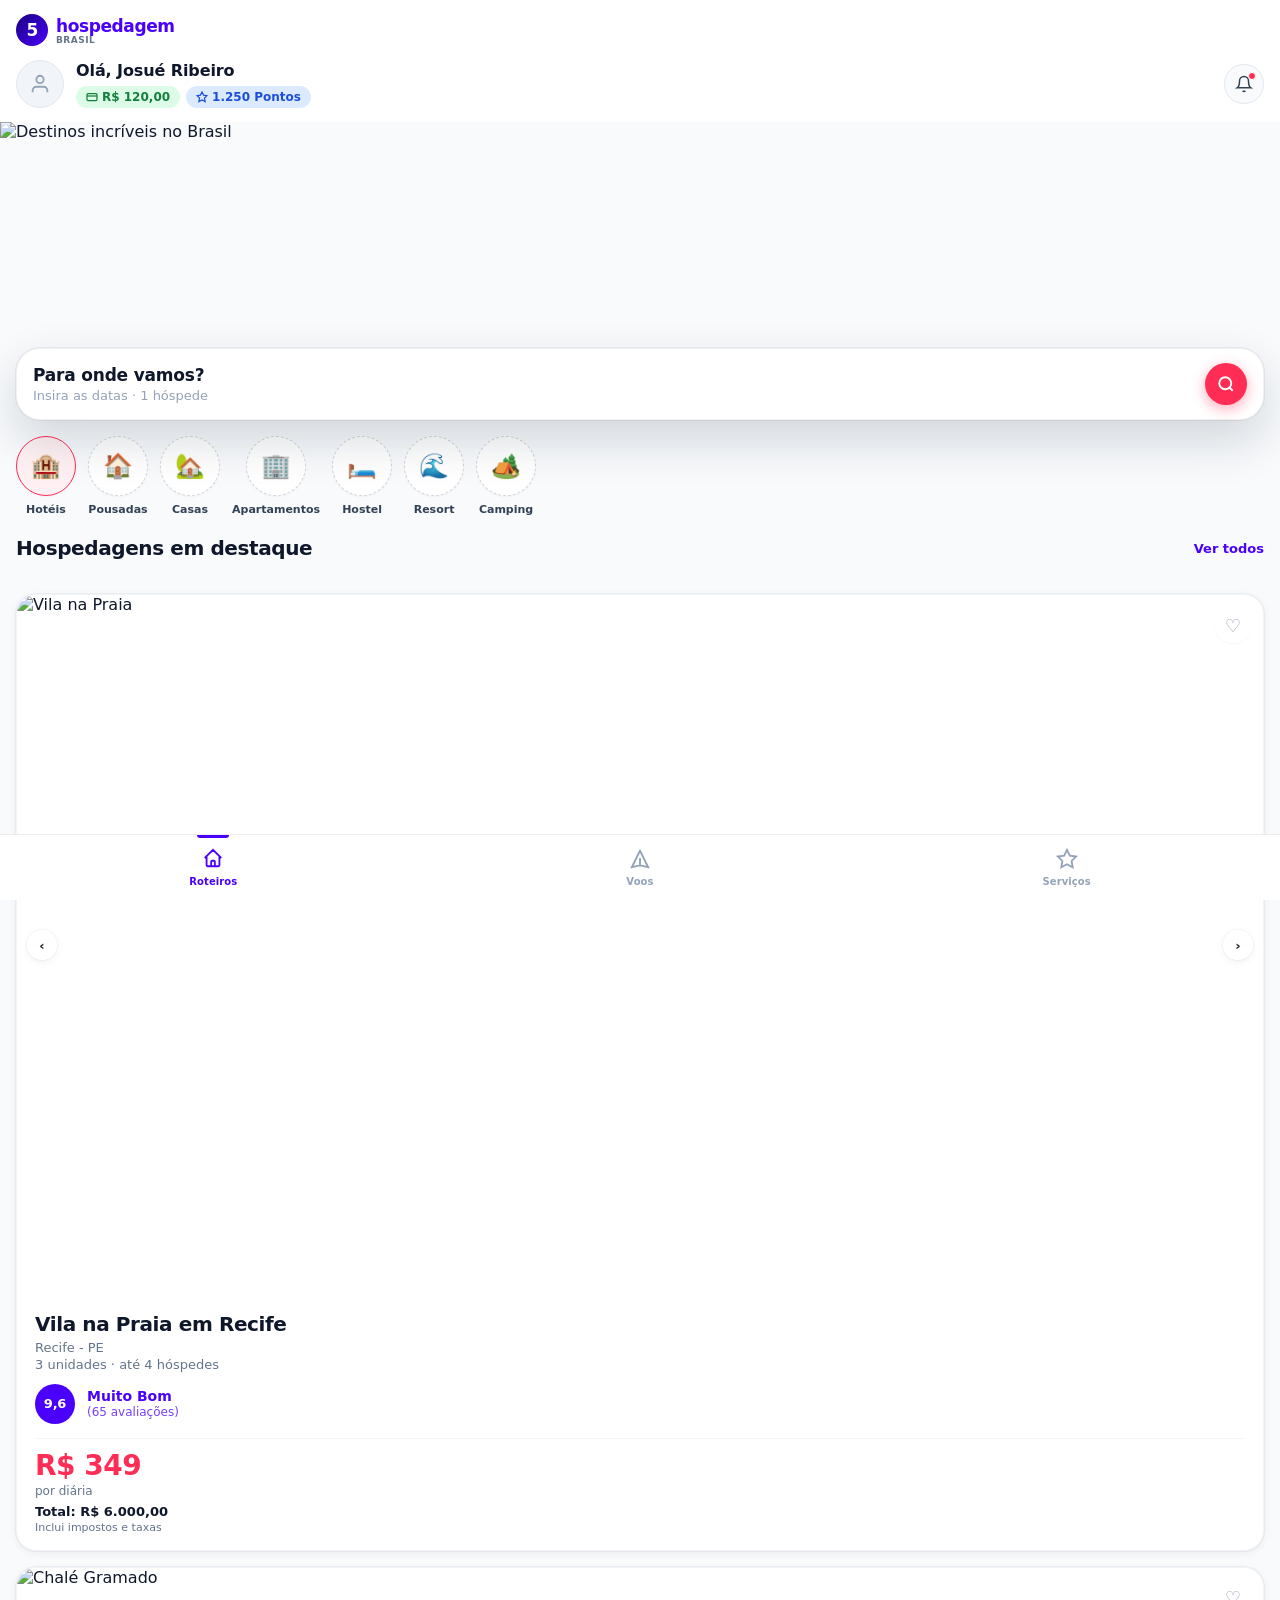
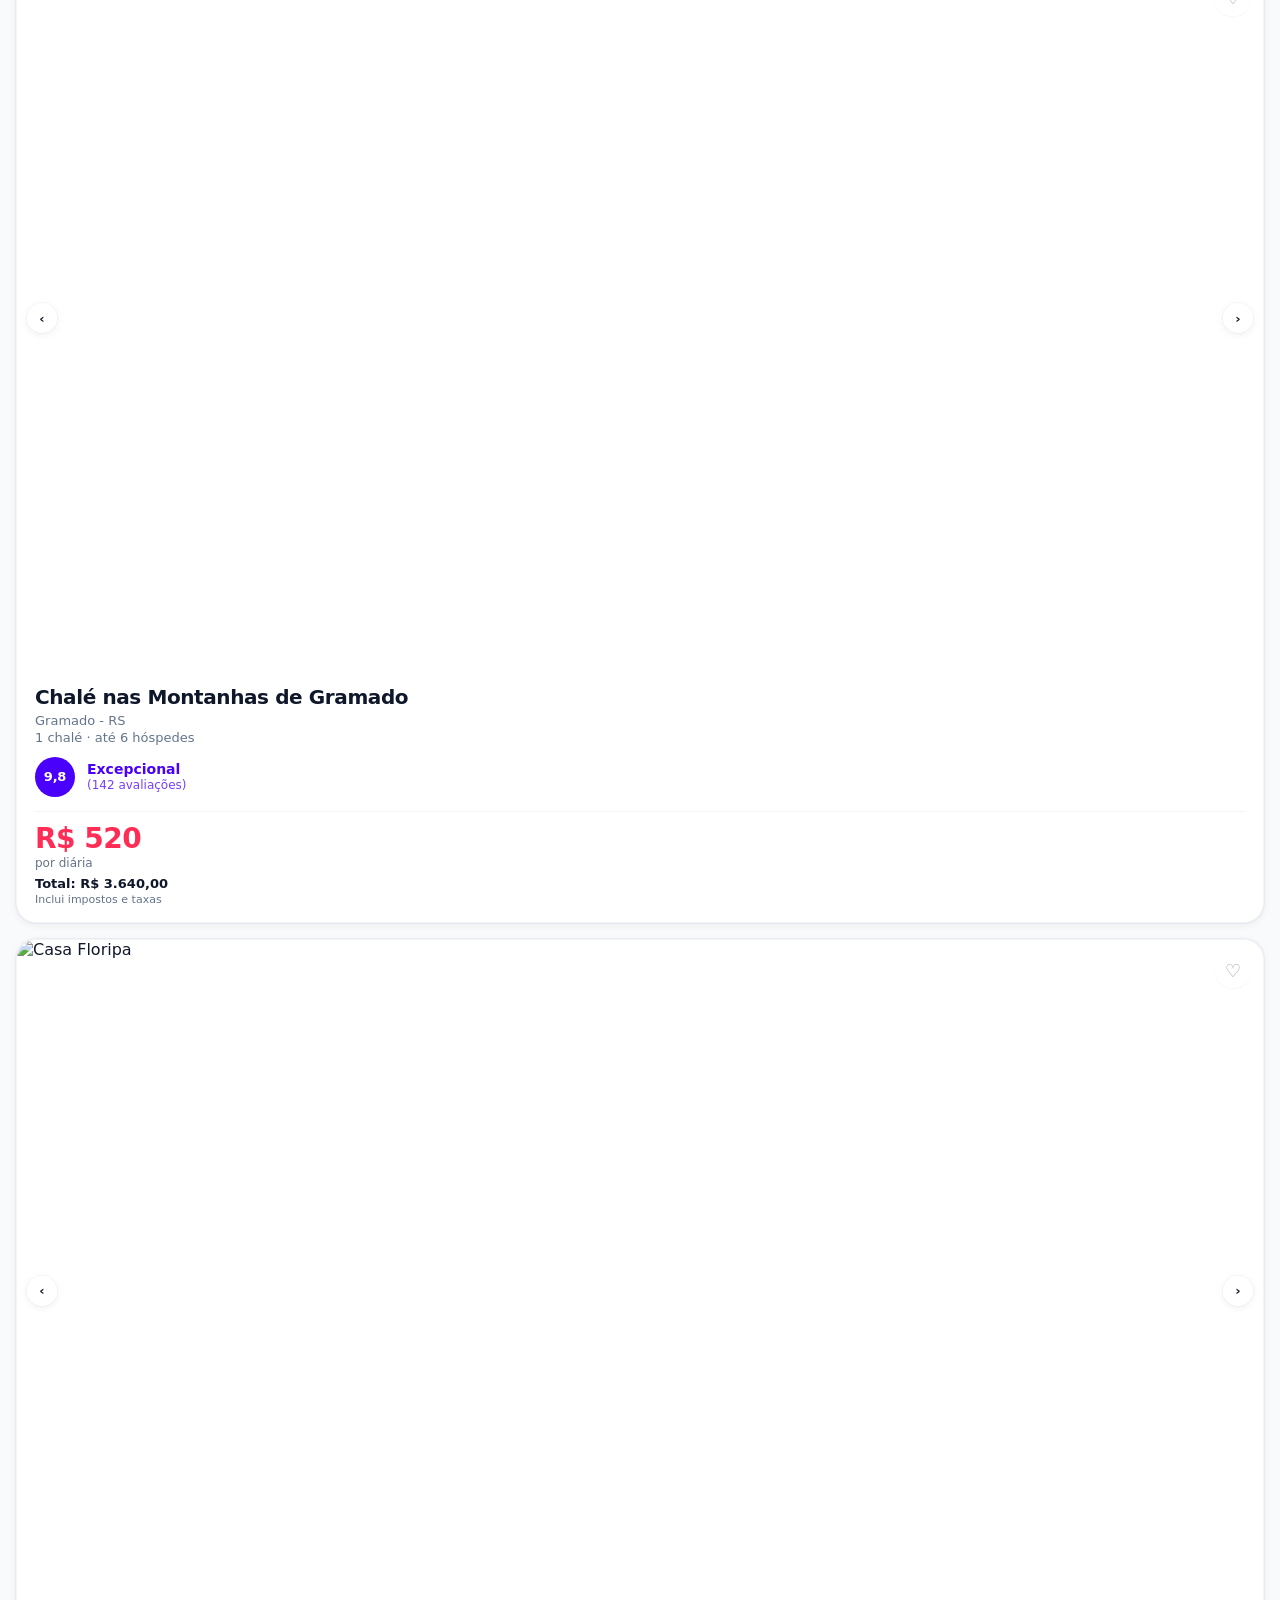
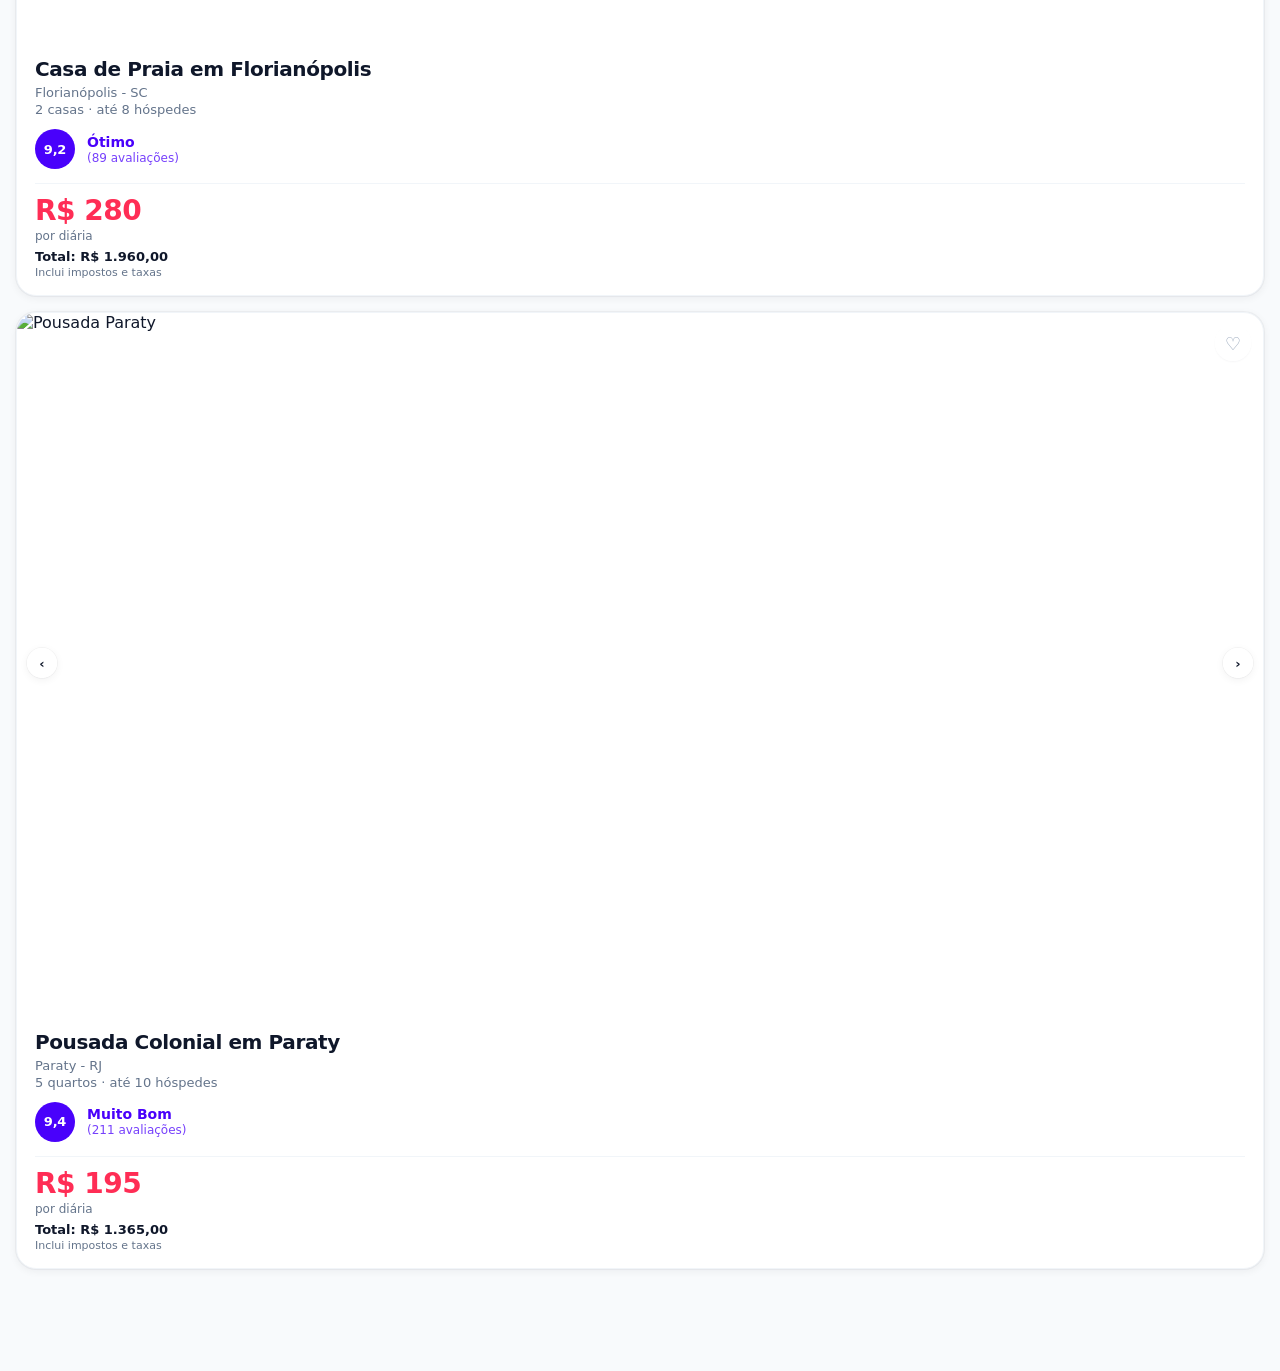
==== index.html @ b4452aac "Redesign home screen — greeting header, hero+search, icon categories, property cards Traz o padrão d" ====
<!DOCTYPE html>
<html lang="pt-BR">
<head>
  <meta charset="UTF-8">
  <meta name="viewport" content="width=device-width, initial-scale=1, viewport-fit=cover">
  <title>5S Hospedagem</title>
  <link rel="stylesheet" href="_styles.css">
</head>
<body>

<main class="app-content no-header">

  <!-- Brand Strip -->
  <div class="brand-strip">
    <img src="logo.png" alt="5S Hospedagem" class="brand-logo"
         onerror="this.style.display='none'; this.nextElementSibling.style.display='flex';">
    <div class="brand-logo-svg" style="display:none;">
      <div class="brand-mark">5</div>
      <div class="brand-text">hospedagem <span>brasil</span></div>
    </div>
  </div>

  <!-- Greeting Header -->
  <div class="greeting-header">
    <div class="greeting-avatar">
      <svg width="22" height="22" viewBox="0 0 24 24" fill="none" stroke="currentColor" stroke-width="2">
        <path d="M20 21v-2a4 4 0 0 0-4-4H8a4 4 0 0 0-4 4v2"/>
        <circle cx="12" cy="7" r="4"/>
      </svg>
    </div>
    <div class="greeting-info">
      <div class="greeting-name">Olá, Josué Ribeiro</div>
      <div class="greeting-chips">
        <span class="chip-wallet">
          <svg width="12" height="12" viewBox="0 0 24 24" fill="none" stroke="currentColor" stroke-width="2.5"><rect x="2" y="5" width="20" height="14" rx="2"/><path d="M2 10h20"/></svg>
          R$ 120,00
        </span>
        <span class="chip-points">
          <svg width="12" height="12" viewBox="0 0 24 24" fill="none" stroke="currentColor" stroke-width="2.5"><path d="M12 2l3.09 6.26L22 9.27l-5 4.87 1.18 6.88L12 17.77l-6.18 3.25L7 14.14 2 9.27l6.91-1.01L12 2z"/></svg>
          1.250 Pontos
        </span>
      </div>
    </div>
    <button class="notif-btn" aria-label="Notificações">
      <svg width="18" height="18" viewBox="0 0 24 24" fill="none" stroke="currentColor" stroke-width="2">
        <path d="M18 8A6 6 0 0 0 6 8c0 7-3 9-3 9h18s-3-2-3-9"/>
        <path d="M13.73 21a2 2 0 0 1-3.46 0"/>
      </svg>
      <span class="notif-dot"></span>
    </button>
  </div>

  <!-- Hero Banner -->
  <div class="hero-banner">
    <img src="https://picsum.photos/seed/brazil-beach-hero/800/540" alt="Destinos incríveis no Brasil">
    <div class="hero-search-card" onclick="location.href='roteiros.html'">
      <div class="hsc-body">
        <div class="hsc-main">Para onde vamos?</div>
        <div class="hsc-sub">Insira as datas · 1 hóspede</div>
      </div>
      <button class="hsc-btn" aria-label="Buscar">
        <svg width="18" height="18" viewBox="0 0 24 24" fill="none" stroke="currentColor" stroke-width="2.5">
          <circle cx="11" cy="11" r="8"/><path d="m21 21-4.35-4.35"/>
        </svg>
      </button>
    </div>
  </div>

  <!-- Category Icons -->
  <div style="padding: 44px 0 20px;">
    <div class="icon-cat-strip">
      <div class="icon-cat active" onclick="selectCat(this)">
        <div class="icon-cat-circle">🏨</div>
        <span class="icon-cat-label">Hotéis</span>
      </div>
      <div class="icon-cat" onclick="selectCat(this)">
        <div class="icon-cat-circle">🏠</div>
        <span class="icon-cat-label">Pousadas</span>
      </div>
      <div class="icon-cat" onclick="selectCat(this)">
        <div class="icon-cat-circle">🏡</div>
        <span class="icon-cat-label">Casas</span>
      </div>
      <div class="icon-cat" onclick="selectCat(this)">
        <div class="icon-cat-circle">🏢</div>
        <span class="icon-cat-label">Apartamentos</span>
      </div>
      <div class="icon-cat" onclick="selectCat(this)">
        <div class="icon-cat-circle">🛏️</div>
        <span class="icon-cat-label">Hostel</span>
      </div>
      <div class="icon-cat" onclick="selectCat(this)">
        <div class="icon-cat-circle">🌊</div>
        <span class="icon-cat-label">Resort</span>
      </div>
      <div class="icon-cat" onclick="selectCat(this)">
        <div class="icon-cat-circle">🏕️</div>
        <span class="icon-cat-label">Camping</span>
      </div>
    </div>
  </div>

  <!-- Section header -->
  <div class="section-hd" style="padding:0 var(--page-px) 16px;">
    <span class="section-hd-title">Hospedagens em destaque</span>
    <a href="roteiros.html" class="section-hd-link">Ver todos</a>
  </div>

  <!-- Property Card 1 -->
  <a href="roteiro-detalhe.html" style="display:block;">
  <div class="prop-card">
    <div class="prop-carousel" id="pc1">
      <div class="pc-track" id="track1">
        <img src="https://picsum.photos/seed/recife-vila/800/450" alt="Vila na Praia">
        <img src="https://picsum.photos/seed/recife-vila-2/800/450" alt="Vila na Praia">
        <img src="https://picsum.photos/seed/recife-vila-3/800/450" alt="Vila na Praia">
      </div>
      <div class="pc-dots" id="dots1">
        <span class="pc-dot active"></span>
        <span class="pc-dot"></span>
        <span class="pc-dot"></span>
      </div>
      <button class="pc-arrow prev" onclick="event.preventDefault(); slideCard('track1','dots1',-1)">‹</button>
      <button class="pc-arrow next" onclick="event.preventDefault(); slideCard('track1','dots1',1)">›</button>
      <button class="pc-heart" onclick="event.preventDefault(); toggleHeart(this)">♡</button>
    </div>
    <div class="prop-body">
      <div class="prop-name">Vila na Praia em Recife</div>
      <div class="prop-location">Recife - PE</div>
      <div class="prop-capacity">3 unidades · até 4 hóspedes</div>
      <div class="prop-rating-row">
        <div class="prop-score">9,6</div>
        <div>
          <div class="prop-score-label">Muito Bom</div>
          <div class="prop-score-count">(65 avaliações)</div>
        </div>
      </div>
      <div class="prop-divider"></div>
      <div class="prop-price-area">
        <div class="prop-price">R$ 349</div>
        <div class="prop-price-unit">por diária</div>
        <div class="prop-price-total">Total: R$ 6.000,00</div>
        <div class="prop-price-note">Inclui impostos e taxas</div>
      </div>
    </div>
  </div>
  </a>

  <!-- Property Card 2 -->
  <a href="roteiro-detalhe.html" style="display:block;">
  <div class="prop-card">
    <div class="prop-carousel">
      <div class="pc-track" id="track2">
        <img src="https://picsum.photos/seed/gramado-chale/800/450" alt="Chalé Gramado">
        <img src="https://picsum.photos/seed/gramado-chale-2/800/450" alt="Chalé Gramado">
        <img src="https://picsum.photos/seed/gramado-chale-3/800/450" alt="Chalé Gramado">
      </div>
      <div class="pc-dots" id="dots2">
        <span class="pc-dot active"></span>
        <span class="pc-dot"></span>
        <span class="pc-dot"></span>
      </div>
      <button class="pc-arrow prev" onclick="event.preventDefault(); slideCard('track2','dots2',-1)">‹</button>
      <button class="pc-arrow next" onclick="event.preventDefault(); slideCard('track2','dots2',1)">›</button>
      <button class="pc-heart" onclick="event.preventDefault(); toggleHeart(this)">♡</button>
    </div>
    <div class="prop-body">
      <div class="prop-name">Chalé nas Montanhas de Gramado</div>
      <div class="prop-location">Gramado - RS</div>
      <div class="prop-capacity">1 chalé · até 6 hóspedes</div>
      <div class="prop-rating-row">
        <div class="prop-score">9,8</div>
        <div>
          <div class="prop-score-label">Excepcional</div>
          <div class="prop-score-count">(142 avaliações)</div>
        </div>
      </div>
      <div class="prop-divider"></div>
      <div class="prop-price-area">
        <div class="prop-price">R$ 520</div>
        <div class="prop-price-unit">por diária</div>
        <div class="prop-price-total">Total: R$ 3.640,00</div>
        <div class="prop-price-note">Inclui impostos e taxas</div>
      </div>
    </div>
  </div>
  </a>

  <!-- Property Card 3 -->
  <a href="roteiro-detalhe.html" style="display:block;">
  <div class="prop-card">
    <div class="prop-carousel">
      <div class="pc-track" id="track3">
        <img src="https://picsum.photos/seed/floripa-casa/800/450" alt="Casa Floripa">
        <img src="https://picsum.photos/seed/floripa-casa-2/800/450" alt="Casa Floripa">
        <img src="https://picsum.photos/seed/floripa-casa-3/800/450" alt="Casa Floripa">
      </div>
      <div class="pc-dots" id="dots3">
        <span class="pc-dot active"></span>
        <span class="pc-dot"></span>
        <span class="pc-dot"></span>
      </div>
      <button class="pc-arrow prev" onclick="event.preventDefault(); slideCard('track3','dots3',-1)">‹</button>
      <button class="pc-arrow next" onclick="event.preventDefault(); slideCard('track3','dots3',1)">›</button>
      <button class="pc-heart" onclick="event.preventDefault(); toggleHeart(this)">♡</button>
    </div>
    <div class="prop-body">
      <div class="prop-name">Casa de Praia em Florianópolis</div>
      <div class="prop-location">Florianópolis - SC</div>
      <div class="prop-capacity">2 casas · até 8 hóspedes</div>
      <div class="prop-rating-row">
        <div class="prop-score">9,2</div>
        <div>
          <div class="prop-score-label">Ótimo</div>
          <div class="prop-score-count">(89 avaliações)</div>
        </div>
      </div>
      <div class="prop-divider"></div>
      <div class="prop-price-area">
        <div class="prop-price">R$ 280</div>
        <div class="prop-price-unit">por diária</div>
        <div class="prop-price-total">Total: R$ 1.960,00</div>
        <div class="prop-price-note">Inclui impostos e taxas</div>
      </div>
    </div>
  </div>
  </a>

  <!-- Property Card 4 -->
  <a href="roteiro-detalhe.html" style="display:block;">
  <div class="prop-card">
    <div class="prop-carousel">
      <div class="pc-track" id="track4">
        <img src="https://picsum.photos/seed/paraty-pousada/800/450" alt="Pousada Paraty">
        <img src="https://picsum.photos/seed/paraty-pousada-2/800/450" alt="Pousada Paraty">
        <img src="https://picsum.photos/seed/paraty-pousada-3/800/450" alt="Pousada Paraty">
      </div>
      <div class="pc-dots" id="dots4">
        <span class="pc-dot active"></span>
        <span class="pc-dot"></span>
        <span class="pc-dot"></span>
      </div>
      <button class="pc-arrow prev" onclick="event.preventDefault(); slideCard('track4','dots4',-1)">‹</button>
      <button class="pc-arrow next" onclick="event.preventDefault(); slideCard('track4','dots4',1)">›</button>
      <button class="pc-heart" onclick="event.preventDefault(); toggleHeart(this)">♡</button>
    </div>
    <div class="prop-body">
      <div class="prop-name">Pousada Colonial em Paraty</div>
      <div class="prop-location">Paraty - RJ</div>
      <div class="prop-capacity">5 quartos · até 10 hóspedes</div>
      <div class="prop-rating-row">
        <div class="prop-score">9,4</div>
        <div>
          <div class="prop-score-label">Muito Bom</div>
          <div class="prop-score-count">(211 avaliações)</div>
        </div>
      </div>
      <div class="prop-divider"></div>
      <div class="prop-price-area">
        <div class="prop-price">R$ 195</div>
        <div class="prop-price-unit">por diária</div>
        <div class="prop-price-total">Total: R$ 1.365,00</div>
        <div class="prop-price-note">Inclui impostos e taxas</div>
      </div>
    </div>
  </div>
  </a>

  <div style="height: 8px;"></div>

</main>

<!-- Bottom Nav -->
<nav class="bottom-nav">
  <a href="index.html" class="bn-item active">
    <div class="bn-icon">
      <svg width="22" height="22" viewBox="0 0 24 24" fill="none" stroke="currentColor" stroke-width="2"><path d="M3 12l2-2m0 0l7-7 7 7M5 10v10a1 1 0 001 1h3m10-11l2 2m-2-2v10a1 1 0 01-1 1h-3m-6 0a1 1 0 001-1v-4a1 1 0 011-1h2a1 1 0 011 1v4a1 1 0 001 1m-6 0h6"/></svg>
    </div>
    <span>Roteiros</span>
  </a>
  <a href="voos.html" class="bn-item">
    <div class="bn-icon">
      <svg width="22" height="22" viewBox="0 0 24 24" fill="none" stroke="currentColor" stroke-width="2"><path d="M12 19l9 2-9-18-9 18 9-2zm0 0v-8"/></svg>
    </div>
    <span>Voos</span>
  </a>
  <a href="servicos.html" class="bn-item">
    <div class="bn-icon">
      <svg width="22" height="22" viewBox="0 0 24 24" fill="none" stroke="currentColor" stroke-width="2"><path d="M12 2l3.09 6.26L22 9.27l-5 4.87 1.18 6.88L12 17.77l-6.18 3.25L7 14.14 2 9.27l6.91-1.01L12 2z"/></svg>
    </div>
    <span>Serviços</span>
  </a>
</nav>

<script>
function selectCat(el) {
  document.querySelectorAll('.icon-cat').forEach(c => c.classList.remove('active'));
  el.classList.add('active');
}

function slideCard(trackId, dotsId, dir) {
  const track = document.getElementById(trackId);
  const w = track.offsetWidth;
  track.scrollBy({ left: dir * w, behavior: 'smooth' });
  setTimeout(() => {
    const idx = Math.round(track.scrollLeft / w);
    document.getElementById(dotsId).querySelectorAll('.pc-dot').forEach((d, i) => {
      d.classList.toggle('active', i === idx);
    });
  }, 320);
}

function toggleHeart(btn) {
  btn.classList.toggle('liked');
  btn.textContent = btn.classList.contains('liked') ? '♥' : '♡';
}

document.querySelectorAll('.pc-track').forEach((track, ti) => {
  const carousel = track.closest('.prop-carousel');
  const dots = carousel.querySelectorAll('.pc-dot');
  track.addEventListener('scroll', () => {
    const idx = Math.round(track.scrollLeft / track.offsetWidth);
    dots.forEach((d, i) => d.classList.toggle('active', i === idx));
  }, { passive: true });
});
</script>
</body>
</html>
---- _styles.css ----
/* ====================================================
   5S Hospedagem · Design System v2
   Mobile-first · Premium Travel · #4901FB
   ==================================================== */

/* ── Tokens ─────────────────────────────────────────── */
:root {
  /* Brand */
  --p:        #4901FB;
  --p-dark:   #3800D0;
  --p-deep:   #2B009E;
  --p-08:     rgba(73,1,251,.08);
  --p-14:     rgba(73,1,251,.14);
  --p-24:     rgba(73,1,251,.24);
  --red:      #FF2D55;
  --red-08:   rgba(255,45,85,.08);
  --green:    #00C172;
  --amber:    #FF9500;

  /* Slate neutrals (blue-tinted, premium feel) */
  --ink:      #0F172A;
  --ink-2:    #1E293B;
  --ink-3:    #334155;
  --muted:    #64748B;
  --subtle:   #94A3B8;
  --border:   #E2E8F0;
  --border-2: #F1F5F9;
  --surface:  #FFFFFF;
  --surface-2:#F8FAFC;
  --surface-3:#F1F5F9;

  /* Radius */
  --r-xs:   4px;
  --r-sm:   8px;
  --r-md:   12px;
  --r-lg:   16px;
  --r-xl:   20px;
  --r-2xl:  24px;
  --r-3xl:  32px;
  --r-full: 9999px;

  /* Shadow — layered, soft */
  --s-1: 0 1px 2px rgba(15,23,42,.04);
  --s-2: 0 2px 8px rgba(15,23,42,.06), 0 0 0 1px rgba(15,23,42,.04);
  --s-3: 0 8px 24px rgba(15,23,42,.10), 0 0 0 1px rgba(15,23,42,.04);
  --s-4: 0 20px 48px rgba(15,23,42,.16), 0 0 0 1px rgba(15,23,42,.06);
  --s-p: 0 8px 28px rgba(73,1,251,.28);
  --s-p-sm: 0 4px 12px rgba(73,1,251,.22);

  /* Layout */
  --header-h: 56px;
  --nav-h:    66px;
  --safe-b:   env(safe-area-inset-bottom, 0px);
  --page-px:  16px;
}

/* ── Reset ───────────────────────────────────────────── */
*, *::before, *::after { margin:0; padding:0; box-sizing:border-box; }
html { -webkit-text-size-adjust:100%; scroll-behavior:smooth; }
body {
  font-family: -apple-system, BlinkMacSystemFont, 'Inter', 'SF Pro Text', 'Segoe UI', system-ui, sans-serif;
  background: var(--surface-2);
  color: var(--ink);
  -webkit-font-smoothing: antialiased;
  -moz-osx-font-smoothing: grayscale;
  overscroll-behavior-y: none;
}
a { text-decoration:none; color:inherit; -webkit-tap-highlight-color:transparent; }
img { display:block; max-width:100%; }
button { cursor:pointer; font-family:inherit; border:none; background:none; -webkit-tap-highlight-color:transparent; }
ul, ol { list-style:none; }
input, select, textarea { font-family:inherit; }

/* ── Typography ──────────────────────────────────────── */
.t-display { font-size:34px; font-weight:800; letter-spacing:-1px; line-height:1.1; }
.t-title-1 { font-size:26px; font-weight:800; letter-spacing:-.6px; line-height:1.2; }
.t-title-2 { font-size:20px; font-weight:700; letter-spacing:-.4px; line-height:1.3; }
.t-title-3 { font-size:17px; font-weight:700; letter-spacing:-.2px; line-height:1.4; }
.t-body     { font-size:15px; font-weight:400; line-height:1.6; }
.t-body-sm  { font-size:13px; font-weight:400; line-height:1.5; }
.t-caption  { font-size:11px; font-weight:600; letter-spacing:.4px; text-transform:uppercase; }
.t-label    { font-size:12px; font-weight:500; }
.fw-400 { font-weight:400; } .fw-500 { font-weight:500; }
.fw-600 { font-weight:600; } .fw-700 { font-weight:700; }
.fw-800 { font-weight:800; } .fw-900 { font-weight:900; }
.c-ink    { color:var(--ink); }
.c-muted  { color:var(--muted); }
.c-subtle { color:var(--subtle); }
.c-p      { color:var(--p); }
.c-red    { color:var(--red); }
.c-white  { color:#fff; }

/* ── App Shell ───────────────────────────────────────── */
.app-shell { display:flex; flex-direction:column; min-height:100dvh; }

.app-header {
  position: fixed; top:0; left:0; right:0; z-index:200;
  height: var(--header-h);
  background: rgba(255,255,255,.92);
  backdrop-filter: blur(24px) saturate(200%);
  -webkit-backdrop-filter: blur(24px) saturate(200%);
  border-bottom: .5px solid rgba(15,23,42,.08);
  display: flex; align-items:center;
  padding: 0 var(--page-px);
  gap: 10px;
}
.app-header.transparent {
  background: transparent;
  backdrop-filter: none;
  border-bottom: none;
  position: absolute;
}
.app-logo {
  flex: 1;
  display: flex; flex-direction:column;
}
.app-logo-name {
  font-size: 18px; font-weight: 900;
  color: var(--p); letter-spacing: -.5px;
  line-height: 1.1;
}
.app-logo-sub {
  font-size: 10px; font-weight: 500;
  color: var(--muted); letter-spacing: .1px;
}

.app-content {
  flex: 1;
  padding-top: var(--header-h);
  padding-bottom: calc(var(--nav-h) + var(--safe-b) + 12px);
}
.app-content.no-header { padding-top: 0; }

.icon-btn {
  width: 40px; height: 40px;
  border-radius: var(--r-full);
  display: flex; align-items:center; justify-content:center;
  color: var(--ink-3); font-size:18px;
  transition: background .15s;
  flex-shrink: 0;
}
.icon-btn:hover { background: var(--surface-3); }
.avatar-btn {
  width: 36px; height: 36px;
  border-radius: var(--r-full);
  background: linear-gradient(135deg, var(--p), #7c3aed);
  color: #fff; font-size: 14px; font-weight: 800;
  display: flex; align-items:center; justify-content:center;
  flex-shrink: 0;
  border: 2px solid rgba(255,255,255,.9);
  box-shadow: var(--s-p-sm);
}

/* ── Bottom Nav ──────────────────────────────────────── */
.bottom-nav {
  position: fixed; bottom:0; left:0; right:0; z-index:200;
  height: calc(var(--nav-h) + var(--safe-b));
  background: rgba(255,255,255,.94);
  backdrop-filter: blur(32px) saturate(200%);
  -webkit-backdrop-filter: blur(32px) saturate(200%);
  border-top: .5px solid rgba(15,23,42,.08);
  display: flex; align-items:flex-start;
  padding-top: 8px;
  padding-bottom: var(--safe-b);
}
.bn-item {
  flex: 1;
  display: flex; flex-direction:column;
  align-items: center; gap: 3px;
  padding: 2px 4px;
  color: var(--subtle);
  font-size: 10px; font-weight: 600;
  letter-spacing: .1px;
  position: relative;
  transition: color .2s;
}
.bn-item.active { color: var(--p); }
.bn-item.active::before {
  content: '';
  position: absolute; top: -8px;
  left: 50%; transform: translateX(-50%);
  width: 32px; height: 3px;
  background: var(--p);
  border-radius: 0 0 var(--r-full) var(--r-full);
  animation: slideIn .25s cubic-bezier(.34,1.56,.64,1) both;
}
@keyframes slideIn { from { width:0; opacity:0; } to { width:32px; opacity:1; } }
.bn-icon {
  width: 28px; height: 28px;
  display: flex; align-items:center; justify-content:center;
  transition: transform .2s cubic-bezier(.34,1.56,.64,1);
}
.bn-item.active .bn-icon { transform: translateY(-1px); }

/* ── Search Pill ─────────────────────────────────────── */
.search-pill {
  display: flex; align-items:center; gap:14px;
  background: var(--surface);
  border-radius: var(--r-full);
  box-shadow: var(--s-3);
  padding: 12px 14px 12px 16px;
  cursor: pointer;
  transition: box-shadow .2s, transform .15s;
  border: 1.5px solid transparent;
}
.search-pill:hover {
  box-shadow: var(--s-4);
  border-color: var(--p-14);
  transform: translateY(-1px);
}
.search-pill:active { transform: scale(.98); }
.sp-icon { color: var(--p); flex-shrink:0; display:flex; }
.sp-body { flex:1; min-width:0; }
.sp-main { display:block; font-size:15px; font-weight:700; color:var(--ink); letter-spacing:-.1px; }
.sp-sub  { display:block; font-size:12px; color:var(--subtle); margin-top:1px; }
.sp-btn {
  width: 38px; height: 38px;
  background: var(--p);
  border-radius: var(--r-full);
  display: flex; align-items:center; justify-content:center;
  flex-shrink: 0;
  color: #fff; font-size:16px;
  box-shadow: var(--s-p-sm);
}

/* ── Chip Row ────────────────────────────────────────── */
.chip-row {
  display: flex; gap: 8px;
  overflow-x: auto; padding: 0 var(--page-px);
  scrollbar-width: none; -webkit-overflow-scrolling: touch;
  scroll-snap-type: x mandatory;
}
.chip-row::-webkit-scrollbar { display:none; }
.chip {
  display: inline-flex; align-items:center; gap:5px;
  white-space: nowrap; flex-shrink: 0;
  background: var(--surface);
  border: 1.5px solid var(--border);
  border-radius: var(--r-full);
  padding: 8px 15px;
  font-size: 13px; font-weight: 600;
  color: var(--ink-3);
  cursor: pointer;
  transition: all .15s;
  scroll-snap-align: start;
}
.chip:hover { border-color: var(--ink-3); }
.chip:active { transform: scale(.95); }
.chip.active {
  background: var(--ink);
  border-color: var(--ink);
  color: #fff;
}

/* ── Section ─────────────────────────────────────────── */
.section { padding: 28px 0; }
.section-hd {
  display: flex; justify-content:space-between; align-items:center;
  padding: 0 var(--page-px); margin-bottom:18px;
}
.section-hd-title {
  font-size: 20px; font-weight: 800; letter-spacing:-.4px;
}
.section-hd-link {
  font-size: 13px; font-weight: 600; color: var(--p);
}
.section-hd-link:hover { text-decoration:underline; }

/* ── Hero Destination Card (full-width, tall) ────────── */
.hero-dest-card {
  margin: 0 var(--page-px);
  border-radius: var(--r-2xl);
  overflow: hidden;
  aspect-ratio: 4/5;
  position: relative;
  cursor: pointer;
  box-shadow: var(--s-3);
}
.hero-dest-card img {
  width:100%; height:100%; object-fit:cover;
  transition: transform .4s ease;
}
.hero-dest-card:hover img { transform: scale(1.03); }
.hero-dest-card::after {
  content:'';
  position:absolute; inset:0;
  background: linear-gradient(to bottom,
    rgba(15,23,42,0) 35%,
    rgba(15,23,42,.7) 75%,
    rgba(15,23,42,.92) 100%
  );
}
.hdc-content {
  position: absolute; bottom:0; left:0; right:0; z-index:2;
  padding: 24px;
}
.hdc-badge {
  display: inline-flex; align-items:center; gap:5px;
  background: rgba(255,255,255,.15);
  backdrop-filter: blur(8px);
  border: 1px solid rgba(255,255,255,.2);
  border-radius: var(--r-full);
  color: #fff; font-size:11px; font-weight:700;
  padding: 4px 12px; margin-bottom:10px;
  letter-spacing:.3px; text-transform:uppercase;
}
.hdc-state { font-size:12px; color:rgba(255,255,255,.7); margin-bottom:4px; font-weight:500; }
.hdc-title { font-size:28px; font-weight:900; color:#fff; letter-spacing:-.6px; line-height:1.1; margin-bottom:12px; }
.hdc-meta { display:flex; gap:8px; flex-wrap:wrap; }
.hdc-tag {
  background: rgba(73,1,251,.6);
  backdrop-filter: blur(8px);
  border: 1px solid rgba(73,1,251,.4);
  border-radius: var(--r-full);
  color: #fff; font-size:12px; font-weight:600;
  padding: 4px 12px;
}
.hdc-tag-white {
  background: rgba(255,255,255,.15);
  backdrop-filter: blur(8px);
  border: 1px solid rgba(255,255,255,.2);
  border-radius: var(--r-full);
  color: #fff; font-size:12px; font-weight:600;
  padding: 4px 12px;
}

/* ── Destination Card (scroll horizontal) ────────────── */
.dest-scroll {
  display: flex; gap: 14px;
  overflow-x: auto; padding: 4px var(--page-px) 4px;
  scrollbar-width:none; -webkit-overflow-scrolling:touch;
  scroll-snap-type: x mandatory;
}
.dest-scroll::-webkit-scrollbar { display:none; }
.dest-card {
  flex-shrink:0; width: 190px;
  background: var(--surface);
  border-radius: var(--r-xl);
  overflow: hidden;
  box-shadow: var(--s-2);
  cursor: pointer;
  transition: all .2s;
  scroll-snap-align: start;
  position: relative;
}
.dest-card:hover { transform:translateY(-3px); box-shadow:var(--s-3); }
.dest-card img { width:100%; height:130px; object-fit:cover; }
.dest-card-body { padding:12px 13px 14px; }
.dc-state { font-size:10px; font-weight:700; color:var(--subtle); text-transform:uppercase; letter-spacing:.5px; margin-bottom:3px; }
.dest-card h3 { font-size:15px; font-weight:800; letter-spacing:-.2px; margin-bottom:8px; }
.dc-meta { display:flex; justify-content:space-between; align-items:center; }
.dc-offers { font-size:12px; font-weight:600; color:var(--p); }
.dc-dist { font-size:11px; color:var(--subtle); }
.dest-card .heart {
  position:absolute; top:10px; right:10px;
  width:28px; height:28px;
  background:rgba(255,255,255,.85);
  backdrop-filter:blur(4px);
  border-radius:var(--r-full);
  display:flex; align-items:center; justify-content:center;
  font-size:13px; color:var(--subtle);
  box-shadow:var(--s-1);
}

/* ── Grid Cards (2-col) ──────────────────────────────── */
.dest-grid {
  display: grid; grid-template-columns:1fr 1fr;
  gap: 14px; padding: 0 var(--page-px);
}
.dest-grid-card {
  background: var(--surface);
  border-radius: var(--r-lg);
  overflow: hidden;
  box-shadow: var(--s-1);
  cursor: pointer;
  transition: all .2s;
  position: relative;
}
.dest-grid-card:hover { transform:translateY(-2px); box-shadow:var(--s-3); }
.dest-grid-card img { width:100%; aspect-ratio:1; object-fit:cover; }
.dest-grid-card::after {
  content:'';
  position:absolute; inset:0;
  background:linear-gradient(to bottom,transparent 45%,rgba(15,23,42,.7) 100%);
}
.dgc-content {
  position:absolute; bottom:0; left:0; right:0; z-index:1;
  padding:10px 12px;
}
.dgc-name { font-size:14px; font-weight:800; color:#fff; letter-spacing:-.2px; }
.dgc-sub  { font-size:11px; color:rgba(255,255,255,.7); }
.dgc-badge {
  position:absolute; top:8px; left:8px; z-index:2;
  background:rgba(255,255,255,.18);
  backdrop-filter:blur(8px);
  border:1px solid rgba(255,255,255,.25);
  color:#fff; font-size:10px; font-weight:700;
  padding:3px 8px; border-radius:var(--r-full);
  letter-spacing:.2px;
}

/* ── Experience Card (Portrait) ──────────────────────── */
.exp-grid {
  display:grid; grid-template-columns:1fr 1fr;
  gap:14px; padding:0 var(--page-px);
}
.exp-card {
  background: var(--surface);
  border-radius: var(--r-xl);
  overflow: hidden;
  box-shadow: var(--s-1);
  cursor: pointer;
  transition: all .2s;
}
.exp-card:hover { transform:translateY(-3px); box-shadow:var(--s-3); }
.exp-body { padding:13px 14px; }
.exp-cat {
  display:inline-block;
  font-size:10px; font-weight:700;
  text-transform:uppercase; letter-spacing:.5px;
  padding:3px 9px;
  border-radius:var(--r-full);
  margin-bottom:6px;
}
.exp-cat.gastro    { background:#FCE7F3; color:#9D174D; }
.exp-cat.aventura  { background:#EFF6FF; color:#1D4ED8; }
.exp-cat.spa       { background:#ECFDF5; color:#065F46; }
.exp-cat.cultura   { background:var(--p-08); color:var(--p); }
.exp-cat.natureza  { background:#F0FDF4; color:#166534; }
.exp-cat.evento    { background:#FFF7ED; color:#C2410C; }
.exp-cat.praia     { background:#E0F2FE; color:#0369A1; }
.exp-cat.serra     { background:#F1F5F9; color:#334155; }
.exp-cat.historico { background:#FEF3C7; color:#92400E; }
.exp-cat.gastro2   { background:#FEF9C3; color:#854D0E; }
.exp-card > img { width:100%; aspect-ratio:4/3; object-fit:cover; }
.exp-card h3 { font-size:14px; font-weight:700; letter-spacing:-.1px; line-height:1.35; margin-bottom:6px; }
.exp-rating { display:flex; align-items:center; gap:3px; font-size:12px; color:var(--muted); margin-bottom:8px; }
.exp-rating .star { color:#FF385C; font-size:11px; }
.exp-price { font-size:15px; font-weight:800; color:var(--ink); letter-spacing:-.2px; }
.exp-price span { font-size:11px; font-weight:400; color:var(--muted); }

/* ── Featured Card (full width highlight) ────────────── */
.featured-card {
  margin: 0 var(--page-px);
  border-radius: var(--r-2xl);
  overflow: hidden;
  position: relative;
  cursor: pointer;
  box-shadow: var(--s-3);
}
.featured-card img { width:100%; height:220px; object-fit:cover; }
.featured-card::after {
  content:'';
  position:absolute; inset:0;
  background:linear-gradient(to bottom,rgba(15,23,42,.05) 20%,rgba(15,23,42,.75) 100%);
}
.featured-content {
  position:absolute; bottom:0; left:0; right:0; z-index:2;
  padding:20px;
}
.featured-cat {
  display:inline-block;
  background:var(--p); color:#fff;
  font-size:10px; font-weight:700;
  text-transform:uppercase; letter-spacing:.6px;
  padding:3px 10px; border-radius:var(--r-full);
  margin-bottom:8px;
}
.featured-title { font-size:20px; font-weight:900; color:#fff; letter-spacing:-.4px; margin-bottom:8px; }
.featured-meta { display:flex; justify-content:space-between; align-items:center; }

/* ── Hotel/Hosp Card ─────────────────────────────────── */
.hosp-list { display:flex; flex-direction:column; gap:14px; }
.hosp-card {
  display:flex; gap:0;
  background:var(--surface);
  border-radius:var(--r-lg);
  overflow:hidden;
  box-shadow:var(--s-1);
  cursor:pointer;
  transition:all .2s;
}
.hosp-card:hover { box-shadow:var(--s-3); }
.hosp-card img { width:96px; height:96px; object-fit:cover; flex-shrink:0; }
.hosp-body { padding:12px 14px; flex:1; display:flex; flex-direction:column; min-width:0; }
.hosp-name { font-size:14px; font-weight:700; letter-spacing:-.1px; margin-bottom:2px; }
.hosp-type { font-size:12px; color:var(--muted); margin-bottom:auto; }
.hosp-footer { display:flex; justify-content:space-between; align-items:flex-end; margin-top:10px; }
.hosp-rating { font-size:12px; color:var(--muted); display:flex; align-items:center; gap:3px; }
.hosp-price { font-size:16px; font-weight:800; color:var(--ink); letter-spacing:-.3px; }
.hosp-price span { font-size:11px; font-weight:400; color:var(--muted); }

/* ── Flight Card ─────────────────────────────────────── */
.flight-list { display:flex; flex-direction:column; gap:10px; }
.flight-card {
  background:var(--surface);
  border-radius:var(--r-lg);
  padding:16px;
  box-shadow:var(--s-1);
  cursor:pointer;
  transition:all .2s;
  border:1.5px solid transparent;
  position:relative;
}
.flight-card:hover { box-shadow:var(--s-3); border-color:var(--p-14); }
.flight-card.best { border-color:var(--p); }
.flight-best-label {
  position:absolute; top:-1px; left:16px;
  background:var(--p); color:#fff;
  font-size:9px; font-weight:800;
  letter-spacing:.6px; text-transform:uppercase;
  padding:2px 8px; border-radius:0 0 var(--r-sm) var(--r-sm);
}
.fl-airline { display:flex; align-items:center; gap:10px; margin-bottom:14px; }
.fl-airline-logo {
  width:32px; height:32px;
  border-radius:var(--r-sm);
  display:flex; align-items:center; justify-content:center;
  font-size:10px; font-weight:800;
  flex-shrink:0;
}
.fl-airline-name { font-size:13px; font-weight:600; color:var(--ink-3); }
.fl-route {
  display:flex; align-items:center;
  justify-content:space-between;
  margin-bottom:12px;
}
.fl-time { font-size:20px; font-weight:800; letter-spacing:-.4px; }
.fl-mid { flex:1; text-align:center; padding:0 10px; }
.fl-mid-line {
  height:1px; background:var(--border);
  position:relative; margin:4px 0;
}
.fl-mid-line::after {
  content:'›'; position:absolute;
  right:-4px; top:50%; transform:translateY(-50%);
  font-size:14px; color:var(--subtle);
}
.fl-duration { font-size:11px; color:var(--muted); }
.fl-direct { font-size:11px; font-weight:700; color:var(--green); }
.fl-stop   { font-size:11px; font-weight:700; color:var(--amber); }
.fl-footer {
  display:flex; justify-content:space-between; align-items:center;
  padding-top:12px; border-top:1px solid var(--border-2);
}
.fl-price { font-size:22px; font-weight:900; color:var(--p); letter-spacing:-.5px; }
.fl-price-note { font-size:11px; color:var(--subtle); margin-top:1px; }
.btn-fl {
  background:var(--p); color:#fff;
  border-radius:var(--r-full);
  padding:9px 18px;
  font-size:13px; font-weight:700;
  transition:all .15s;
  box-shadow:var(--s-p-sm);
}
.btn-fl:hover { background:var(--p-dark); transform:translateY(-1px); }

/* ── Tab Nav ─────────────────────────────────────────── */
.tab-nav {
  display:flex;
  background:var(--surface);
  border-bottom:1px solid var(--border-2);
  overflow-x:auto; scrollbar-width:none;
  position:sticky; top:0; z-index:50;
}
.tab-nav::-webkit-scrollbar { display:none; }
.tab-btn {
  flex-shrink:0;
  padding:14px 20px;
  font-size:14px; font-weight:600;
  color:var(--muted);
  border:none; background:transparent;
  border-bottom:2px solid transparent;
  margin-bottom:-1px;
  cursor:pointer;
  transition:.15s;
  display:flex; align-items:center; gap:6px;
  white-space:nowrap;
}
.tab-btn:hover { color:var(--ink); }
.tab-btn.active { color:var(--p); border-bottom-color:var(--p); }
.tab-count {
  background:var(--p-08); color:var(--p);
  font-size:11px; font-weight:800;
  padding:2px 7px; border-radius:var(--r-full);
}
.tab-panel { display:none; padding:20px var(--page-px); }
.tab-panel.active { display:block; }

/* ── Voos Hero ───────────────────────────────────────── */
.voos-hero {
  background: linear-gradient(160deg, #1a0050 0%, var(--p) 55%, #7c3aed 100%);
  padding: 28px var(--page-px) 52px;
  position: relative; overflow: hidden;
}
.voos-hero::before {
  content:'';
  position:absolute; inset:0;
  background:
    radial-gradient(circle at 80% 20%, rgba(255,255,255,.06) 0%, transparent 50%),
    radial-gradient(circle at 20% 80%, rgba(255,45,85,.1) 0%, transparent 50%);
}
.voos-hero-eyebrow {
  font-size:11px; font-weight:700;
  text-transform:uppercase; letter-spacing:1.5px;
  color:rgba(255,255,255,.55); margin-bottom:6px;
}
.voos-hero h1 {
  font-size:30px; font-weight:900;
  color:#fff; letter-spacing:-.8px;
  margin-bottom:24px; position:relative;
}

/* Trip toggle */
.trip-toggle {
  display:flex;
  background:rgba(255,255,255,.1);
  border:1px solid rgba(255,255,255,.15);
  border-radius:var(--r-full);
  padding:3px; margin-bottom:16px;
  width:fit-content;
  position:relative;
}
.tt-btn {
  padding:8px 18px;
  font-size:13px; font-weight:700;
  color:rgba(255,255,255,.6);
  border-radius:var(--r-full);
  transition:.2s; white-space:nowrap;
}
.tt-btn.active { background:var(--surface); color:var(--p); box-shadow:var(--s-2); }

/* Search form card */
.search-card {
  background:var(--surface);
  border-radius:var(--r-xl);
  overflow:hidden;
  box-shadow:var(--s-4);
  position:relative; z-index:1;
}
.sc-field {
  display:flex; align-items:center; gap:12px;
  padding:16px var(--page-px);
  border-bottom:1px solid var(--border-2);
  cursor:pointer; transition:background .15s;
}
.sc-field:last-of-type { border-bottom:none; }
.sc-field:hover { background:var(--surface-2); }
.sc-field.divider { border-bottom:1px solid var(--border); }
.sc-icon { color:var(--subtle); flex-shrink:0; width:20px; display:flex; justify-content:center; }
.sc-content { flex:1; }
.sc-label { font-size:10px; font-weight:700; color:var(--subtle); text-transform:uppercase; letter-spacing:.6px; margin-bottom:2px; }
.sc-value { font-size:16px; font-weight:700; color:var(--ink); }
.sc-value.empty { font-size:15px; font-weight:400; color:var(--subtle); }
.sc-pair { display:grid; grid-template-columns:1fr 1fr; }
.sc-pair .sc-field { border-right:1px solid var(--border-2); }
.sc-pair .sc-field:last-child { border-right:none; }

/* ── Buttons ─────────────────────────────────────────── */
.btn-primary {
  display:flex; align-items:center; justify-content:center; gap:8px;
  background:var(--p); color:#fff;
  border:none; border-radius:var(--r-full);
  padding:15px 28px;
  font-size:16px; font-weight:800; letter-spacing:-.1px;
  width:100%; box-shadow:var(--s-p);
  transition:all .15s; cursor:pointer;
}
.btn-primary:hover { background:var(--p-dark); transform:translateY(-1px); box-shadow:0 12px 36px rgba(73,1,251,.35); }
.btn-primary:active { transform:scale(.97); }

.btn-outline {
  display:flex; align-items:center; justify-content:center;
  background:transparent; color:var(--ink-3);
  border:1.5px solid var(--border);
  border-radius:var(--r-full);
  padding:14px 28px;
  font-size:15px; font-weight:600;
  width:100%; cursor:pointer;
  transition:all .15s;
}
.btn-outline:hover { border-color:var(--ink-3); }

.btn-whatsapp {
  display:flex; align-items:center; justify-content:center; gap:8px;
  background:#25D366; color:#fff;
  border:none; border-radius:var(--r-full);
  padding:15px 28px;
  font-size:16px; font-weight:700;
  width:100%; cursor:pointer;
  transition:all .15s;
}
.btn-whatsapp:hover { background:#1ebe5d; }

/* ── Radius Badge ────────────────────────────────────── */
.radius-badge {
  display:inline-flex; align-items:center; gap:6px;
  background:var(--p-08); color:var(--p);
  font-size:13px; font-weight:700;
  padding:7px 16px; border-radius:var(--r-full);
  border:1px solid var(--p-14);
}

/* ── Modal / Bottom Sheet ────────────────────────────── */
.modal-backdrop {
  display:none; position:fixed; inset:0; z-index:500;
  background:rgba(15,23,42,.5);
  backdrop-filter:blur(4px);
  align-items:flex-end;
  animation:fadeIn .2s ease;
}
.modal-backdrop.open { display:flex; }
@keyframes fadeIn { from { opacity:0; } to { opacity:1; } }
.bottom-sheet {
  background:var(--surface);
  border-radius:var(--r-3xl) var(--r-3xl) 0 0;
  padding:12px 24px calc(28px + var(--safe-b));
  width:100%;
  animation:slideUp .3s cubic-bezier(.32,.72,0,1);
}
@keyframes slideUp { from { transform:translateY(100%); } to { transform:translateY(0); } }
.bs-handle {
  width:36px; height:4px;
  background:var(--border);
  border-radius:var(--r-full);
  margin:0 auto 24px;
}
.bs-icon { font-size:48px; text-align:center; margin-bottom:14px; }
.bs-title { font-size:22px; font-weight:800; letter-spacing:-.4px; text-align:center; margin-bottom:8px; }
.bs-desc { font-size:14px; color:var(--muted); text-align:center; line-height:1.65; margin-bottom:24px; }
.bs-actions { display:flex; flex-direction:column; gap:10px; }

/* ── Gallery / Detail Hero ───────────────────────────── */
.gallery {
  position:relative; height:300px; overflow:hidden;
}
.gallery img { width:100%; height:100%; object-fit:cover; }
.gallery::after {
  content:'';
  position:absolute; inset:0;
  background:linear-gradient(to bottom,rgba(15,23,42,.3) 0%,transparent 50%);
}
.gallery-actions {
  position:absolute; top:0; left:0; right:0; z-index:2;
  display:flex; justify-content:space-between; align-items:center;
  padding:16px;
}
.gallery-btn {
  width:36px; height:36px;
  background:rgba(255,255,255,.92);
  backdrop-filter:blur(8px);
  border-radius:var(--r-full);
  display:flex; align-items:center; justify-content:center;
  font-size:16px; box-shadow:var(--s-2);
  cursor:pointer;
}
.gallery-count {
  background:rgba(15,23,42,.6);
  backdrop-filter:blur(8px);
  color:#fff; font-size:12px; font-weight:600;
  padding:4px 12px; border-radius:var(--r-full);
}

/* ── Sticky Price Footer ─────────────────────────────── */
.sticky-footer {
  position:fixed; bottom:0; left:0; right:0; z-index:100;
  background:rgba(255,255,255,.95);
  backdrop-filter:blur(24px) saturate(200%);
  border-top:.5px solid rgba(15,23,42,.08);
  padding:12px var(--page-px) calc(12px + var(--safe-b));
  display:flex; align-items:center; justify-content:space-between;
  gap:16px;
}
.sf-price-label { font-size:11px; color:var(--muted); }
.sf-price-val   { font-size:24px; font-weight:900; color:var(--ink); letter-spacing:-.5px; }
.sf-price-per   { font-size:12px; font-weight:400; color:var(--muted); }
.btn-reservar {
  background:var(--p); color:#fff;
  border:none; border-radius:var(--r-full);
  padding:14px 28px;
  font-size:15px; font-weight:800;
  box-shadow:var(--s-p);
  cursor:pointer; transition:all .15s;
  white-space:nowrap;
}
.btn-reservar:hover { background:var(--p-dark); transform:translateY(-1px); }

/* ── Info Rows (detail page) ─────────────────────────── */
.info-row {
  display:flex; align-items:center; gap:12px;
  padding:14px 0; border-bottom:1px solid var(--border-2);
}
.info-row:last-child { border-bottom:none; }
.info-icon {
  width:36px; height:36px;
  background:var(--surface-3);
  border-radius:var(--r-md);
  display:flex; align-items:center; justify-content:center;
  font-size:16px; flex-shrink:0;
}
.info-label { font-size:12px; color:var(--muted); margin-bottom:1px; }
.info-value { font-size:14px; font-weight:600; }

/* ── Availability Dates ───────────────────────────────── */
.date-scroll {
  display:flex; gap:10px;
  overflow-x:auto; padding:2px 0 8px;
  scrollbar-width:none;
}
.date-scroll::-webkit-scrollbar { display:none; }
.date-chip {
  flex-shrink:0;
  border:1.5px solid var(--border);
  border-radius:var(--r-md);
  padding:10px 14px; text-align:center;
  cursor:pointer; transition:.15s;
}
.date-chip:hover { border-color:var(--p); }
.date-chip.active { border-color:var(--p); background:var(--p-08); }
.date-chip.sold { opacity:.35; cursor:not-allowed; }
.dc-weekday { font-size:10px; font-weight:700; color:var(--muted); text-transform:uppercase; }
.dc-day { font-size:20px; font-weight:900; letter-spacing:-.3px; }
.dc-month { font-size:11px; color:var(--subtle); }
.dc-sold { font-size:10px; color:var(--red); font-weight:700; }

/* ── CTA Banner ──────────────────────────────────────── */
.cta-banner {
  margin:0 var(--page-px);
  background:linear-gradient(135deg, var(--p-deep), var(--p));
  border-radius:var(--r-2xl);
  padding:24px;
  position:relative; overflow:hidden;
}
.cta-banner::before {
  content:'';
  position:absolute;
  top:-40px; right:-40px;
  width:180px; height:180px;
  background:rgba(255,255,255,.06);
  border-radius:var(--r-full);
}
.cta-banner::after {
  content:'';
  position:absolute;
  bottom:-60px; left:-20px;
  width:160px; height:160px;
  background:rgba(255,255,255,.04);
  border-radius:var(--r-full);
}

/* ── Card Carousel ───────────────────────────────────── */
.card-carousel {
  position: relative;
  overflow: hidden;
  aspect-ratio: 4/3;
}
.cc-track {
  display: flex;
  width: 100%; height: 100%;
  overflow-x: auto;
  scroll-snap-type: x mandatory;
  scrollbar-width: none;
  -webkit-overflow-scrolling: touch;
}
.cc-track::-webkit-scrollbar { display: none; }
.cc-track img {
  width: 100%; height: 100%;
  flex-shrink: 0;
  scroll-snap-align: start;
  object-fit: cover;
}
.cc-dots {
  position: absolute; bottom: 8px; left: 50%;
  transform: translateX(-50%);
  display: flex; gap: 4px; z-index: 2;
  pointer-events: none;
}
.cc-dot {
  width: 5px; height: 5px;
  border-radius: var(--r-full);
  background: rgba(255,255,255,.45);
  transition: all .25s;
  flex-shrink: 0;
}
.cc-dot.active { background: #fff; width: 14px; }
.cc-fav {
  position: absolute; top: 8px; right: 8px; z-index: 2;
  width: 28px; height: 28px;
  background: rgba(255,255,255,.88);
  backdrop-filter: blur(8px);
  border-radius: var(--r-full);
  display: flex; align-items: center; justify-content: center;
  font-size: 13px; color: var(--subtle);
  box-shadow: var(--s-1);
  border: none; cursor: pointer;
}

/* ── Greeting Header (personalizado, scrollável) ─────── */
.greeting-header {
  padding: 14px var(--page-px);
  display: flex; align-items: center; gap: 12px;
  background: var(--surface);
}
.greeting-avatar {
  width: 48px; height: 48px; border-radius: var(--r-full);
  background: var(--surface-3);
  display: flex; align-items: center; justify-content: center;
  flex-shrink: 0; border: 1.5px solid var(--border);
  overflow: hidden; color: var(--subtle);
}
.greeting-info { flex: 1; min-width: 0; }
.greeting-name {
  font-size: 16px; font-weight: 600; color: var(--ink);
  margin-bottom: 6px; letter-spacing: -.1px;
}
.greeting-chips { display: flex; gap: 6px; flex-wrap: wrap; }
.chip-wallet {
  display: inline-flex; align-items: center; gap: 4px;
  background: #DCFCE7; color: #15803D;
  border-radius: var(--r-full); padding: 4px 10px;
  font-size: 12px; font-weight: 700;
}
.chip-points {
  display: inline-flex; align-items: center; gap: 4px;
  background: #DBEAFE; color: #1D4ED8;
  border-radius: var(--r-full); padding: 4px 10px;
  font-size: 12px; font-weight: 700;
}
.notif-btn {
  width: 40px; height: 40px; border-radius: var(--r-full);
  background: var(--surface-2); border: 1px solid var(--border);
  display: flex; align-items: center; justify-content: center;
  position: relative; flex-shrink: 0; color: var(--ink-3);
  cursor: pointer; transition: background .15s;
}
.notif-btn:hover { background: var(--surface-3); }
.notif-dot {
  width: 8px; height: 8px; background: var(--red);
  border-radius: var(--r-full); position: absolute;
  top: 7px; right: 7px; border: 1.5px solid var(--surface);
}

/* ── Brand Strip (logo no topo) ──────────────────────── */
.brand-strip {
  display: flex; align-items: center;
  padding: 14px var(--page-px) 0;
  background: var(--surface);
}
.brand-logo { height: 32px; width: auto; object-fit: contain; }
.brand-logo-svg {
  display: flex; align-items: center; gap: 8px;
}
.brand-mark {
  width: 32px; height: 32px; border-radius: var(--r-full);
  background: linear-gradient(135deg, #1a0080, var(--p));
  color: #fff; font-size: 17px; font-weight: 900;
  display: flex; align-items: center; justify-content: center;
  letter-spacing: -1px; flex-shrink: 0;
}
.brand-text { font-size: 17px; font-weight: 800; color: var(--p); letter-spacing: -.4px; }
.brand-text span { font-size: 9px; font-weight: 600; color: var(--muted); display: block; letter-spacing: .5px; text-transform: uppercase; margin-top: -1px; }

/* ── Hero Search Banner ───────────────────────────────── */
.hero-banner {
  position: relative; height: 270px; overflow: visible;
}
.hero-banner > img {
  width: 100%; height: 100%; object-fit: cover; display: block;
}
.hero-search-card {
  position: absolute; bottom: -28px;
  left: var(--page-px); right: var(--page-px);
  background: var(--surface); border-radius: var(--r-2xl);
  padding: 14px 16px; box-shadow: var(--s-4);
  display: flex; align-items: center; gap: 12px;
  cursor: pointer; z-index: 10;
  border: .5px solid rgba(15,23,42,.06);
  transition: box-shadow .2s, transform .15s;
}
.hero-search-card:hover { box-shadow: 0 24px 56px rgba(15,23,42,.18); transform: translateY(-1px); }
.hsc-body { flex: 1; }
.hsc-main { font-size: 17px; font-weight: 800; color: var(--ink); letter-spacing: -.2px; }
.hsc-sub { font-size: 13px; color: var(--subtle); margin-top: 3px; }
.hsc-btn {
  width: 42px; height: 42px; background: var(--red);
  border-radius: var(--r-full); display: flex;
  align-items: center; justify-content: center;
  flex-shrink: 0; color: #fff; border: none; cursor: pointer;
  box-shadow: 0 4px 14px rgba(255,45,85,.4); transition: all .15s;
}
.hsc-btn:hover { background: #e0183a; transform: scale(1.05); }

/* ── Category Icon Strip ─────────────────────────────── */
.icon-cat-strip {
  display: flex; gap: 12px; overflow-x: auto;
  padding: 0 var(--page-px); scrollbar-width: none;
  -webkit-overflow-scrolling: touch;
}
.icon-cat-strip::-webkit-scrollbar { display: none; }
.icon-cat {
  display: flex; flex-direction: column; align-items: center;
  gap: 7px; flex-shrink: 0; cursor: pointer;
  transition: opacity .15s;
}
.icon-cat:active { opacity: .7; }
.icon-cat-circle {
  width: 60px; height: 60px; border-radius: var(--r-full);
  border: 1.5px dashed #D1D5DB; background: var(--surface);
  display: flex; align-items: center; justify-content: center;
  font-size: 24px; transition: all .15s; box-shadow: var(--s-1);
}
.icon-cat:hover .icon-cat-circle,
.icon-cat.active .icon-cat-circle {
  border-style: solid; border-color: var(--red); background: #FFF1F3;
}
.icon-cat-label {
  font-size: 11px; font-weight: 600; color: var(--ink-3); white-space: nowrap;
}

/* ── Full-Width Property Card ────────────────────────── */
.prop-card {
  background: var(--surface); border-radius: var(--r-xl);
  overflow: hidden; box-shadow: var(--s-2);
  margin: 0 var(--page-px) 16px; cursor: pointer;
  border: 1px solid var(--border-2);
  transition: transform .2s, box-shadow .2s;
}
.prop-card:hover { transform: translateY(-2px); box-shadow: var(--s-3); }

.prop-carousel { position: relative; aspect-ratio: 16/9; overflow: hidden; }
.pc-track {
  display: flex; width: 100%; height: 100%;
  overflow-x: auto; scroll-snap-type: x mandatory;
  scrollbar-width: none; -webkit-overflow-scrolling: touch;
}
.pc-track::-webkit-scrollbar { display: none; }
.pc-track img {
  width: 100%; height: 100%; flex-shrink: 0;
  scroll-snap-align: start; object-fit: cover;
}
.pc-dots {
  position: absolute; bottom: 10px; left: 50%;
  transform: translateX(-50%); display: flex; gap: 4px;
  z-index: 2; pointer-events: none;
}
.pc-dot {
  width: 6px; height: 6px; border-radius: var(--r-full);
  background: rgba(255,255,255,.5); transition: all .25s; flex-shrink: 0;
}
.pc-dot.active { background: #fff; width: 16px; }
.pc-arrow {
  position: absolute; top: 50%; transform: translateY(-50%); z-index: 3;
  width: 30px; height: 30px; background: rgba(255,255,255,.92);
  backdrop-filter: blur(8px); border-radius: var(--r-full);
  display: flex; align-items: center; justify-content: center;
  box-shadow: var(--s-2); border: none; cursor: pointer;
  color: var(--ink); font-size: 13px; font-weight: 700;
}
.pc-arrow.prev { left: 10px; }
.pc-arrow.next { right: 10px; }
.pc-heart {
  position: absolute; top: 12px; right: 12px; z-index: 3;
  width: 36px; height: 36px; background: rgba(255,255,255,.92);
  backdrop-filter: blur(8px); border-radius: var(--r-full);
  display: flex; align-items: center; justify-content: center;
  box-shadow: var(--s-1); border: none; cursor: pointer;
  font-size: 18px; color: var(--subtle); transition: all .2s;
}
.pc-heart.liked { background: var(--p); color: #fff; }

.prop-body { padding: 16px 18px; }
.prop-name {
  font-size: 20px; font-weight: 800; letter-spacing: -.4px;
  color: var(--ink); margin-bottom: 4px;
}
.prop-location { font-size: 13px; color: var(--muted); margin-bottom: 2px; }
.prop-capacity { font-size: 13px; color: var(--muted); margin-bottom: 12px; }
.prop-rating-row {
  display: flex; align-items: center; gap: 12px; margin-bottom: 14px;
}
.prop-score {
  width: 40px; height: 40px; background: var(--p); color: #fff;
  border-radius: var(--r-full); display: flex; align-items: center;
  justify-content: center; font-size: 13px; font-weight: 900;
  flex-shrink: 0; letter-spacing: -.2px;
}
.prop-score-label { font-size: 14px; font-weight: 700; color: var(--p); margin-bottom: 1px; }
.prop-score-count { font-size: 12px; color: var(--p); opacity: .75; }
.prop-divider { height: 1px; background: var(--border-2); }
.prop-price-area { padding-top: 12px; }
.prop-price {
  font-size: 28px; font-weight: 900; color: var(--red);
  letter-spacing: -.5px; line-height: 1.1;
}
.prop-price-unit { font-size: 12px; color: var(--muted); margin-top: 2px; margin-bottom: 6px; }
.prop-price-total { font-size: 13px; font-weight: 700; color: var(--ink); margin-bottom: 2px; }
.prop-price-note { font-size: 11px; color: var(--muted); }

/* ── Divider ─────────────────────────────────────────── */
.divider { height:8px; background:var(--surface-3); }
.divider-line { height:1px; background:var(--border-2); margin:0 var(--page-px); }

/* ── Result Filters ──────────────────────────────────── */
.filter-strip {
  background:var(--surface);
  border-bottom:1px solid var(--border-2);
  padding:12px 0;
}

/* ── Utilities ───────────────────────────────────────── */
.px16 { padding:0 var(--page-px); }
.py20 { padding-top:20px; padding-bottom:20px; }
.p20  { padding:20px; }
.mt4  { margin-top:4px; }
.mt8  { margin-top:8px; }
.mt12 { margin-top:12px; }
.mt16 { margin-top:16px; }
.mt20 { margin-top:20px; }
.mt24 { margin-top:24px; }
.mb8  { margin-bottom:8px; }
.mb12 { margin-bottom:12px; }
.mb16 { margin-bottom:16px; }
.mb24 { margin-bottom:24px; }
.gap8 { gap:8px; }
.flex { display:flex; }
.flex-col { display:flex; flex-direction:column; }
.items-center { align-items:center; }
.justify-between { justify-content:space-between; }
.row   { display:flex; align-items:center; gap:8px; }
.row-b { display:flex; align-items:center; justify-content:space-between; }

/* ── Animations ──────────────────────────────────────── */
@keyframes pulse-p {
  0%,100% { box-shadow:0 0 0 0 rgba(73,1,251,.3); }
  50%      { box-shadow:0 0 0 8px rgba(73,1,251,.0); }
}
@media (prefers-reduced-motion:reduce) {
  *, *::before, *::after { animation-duration:.01ms !important; transition-duration:.01ms !important; }
}
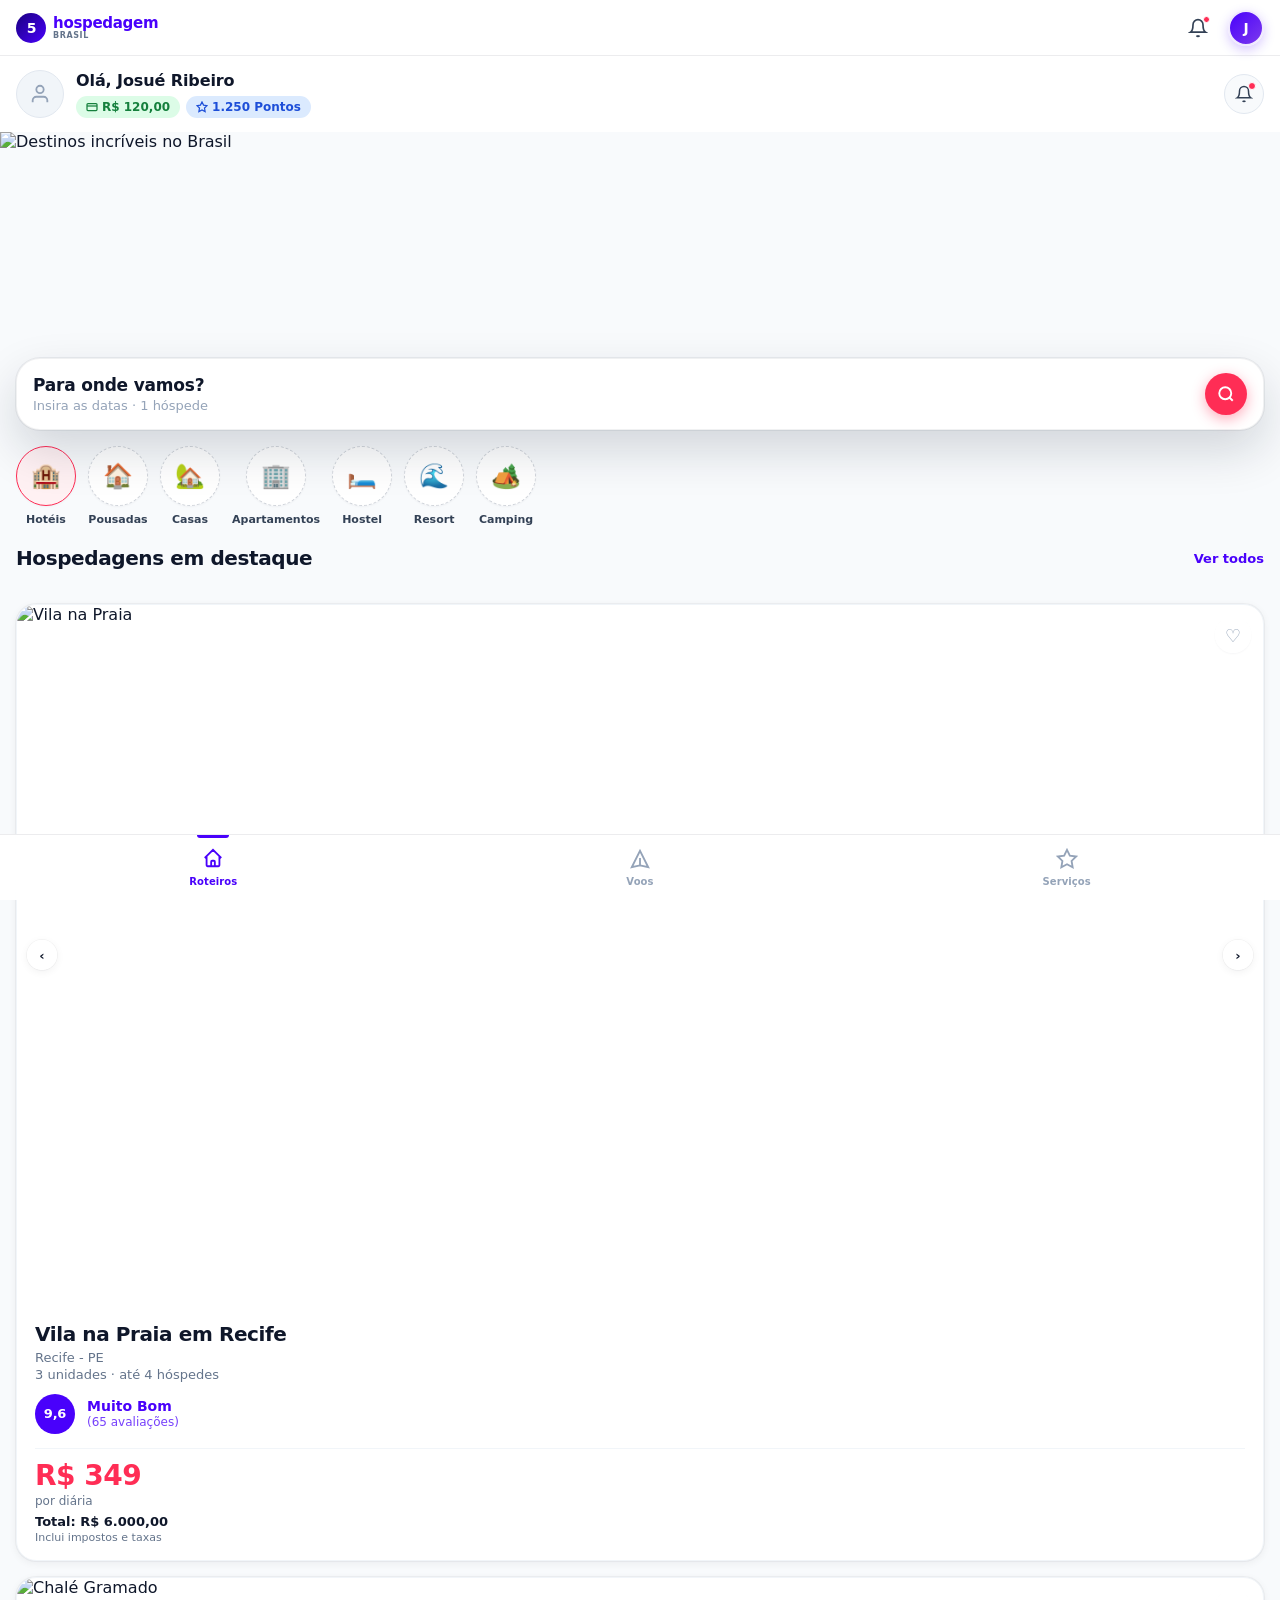
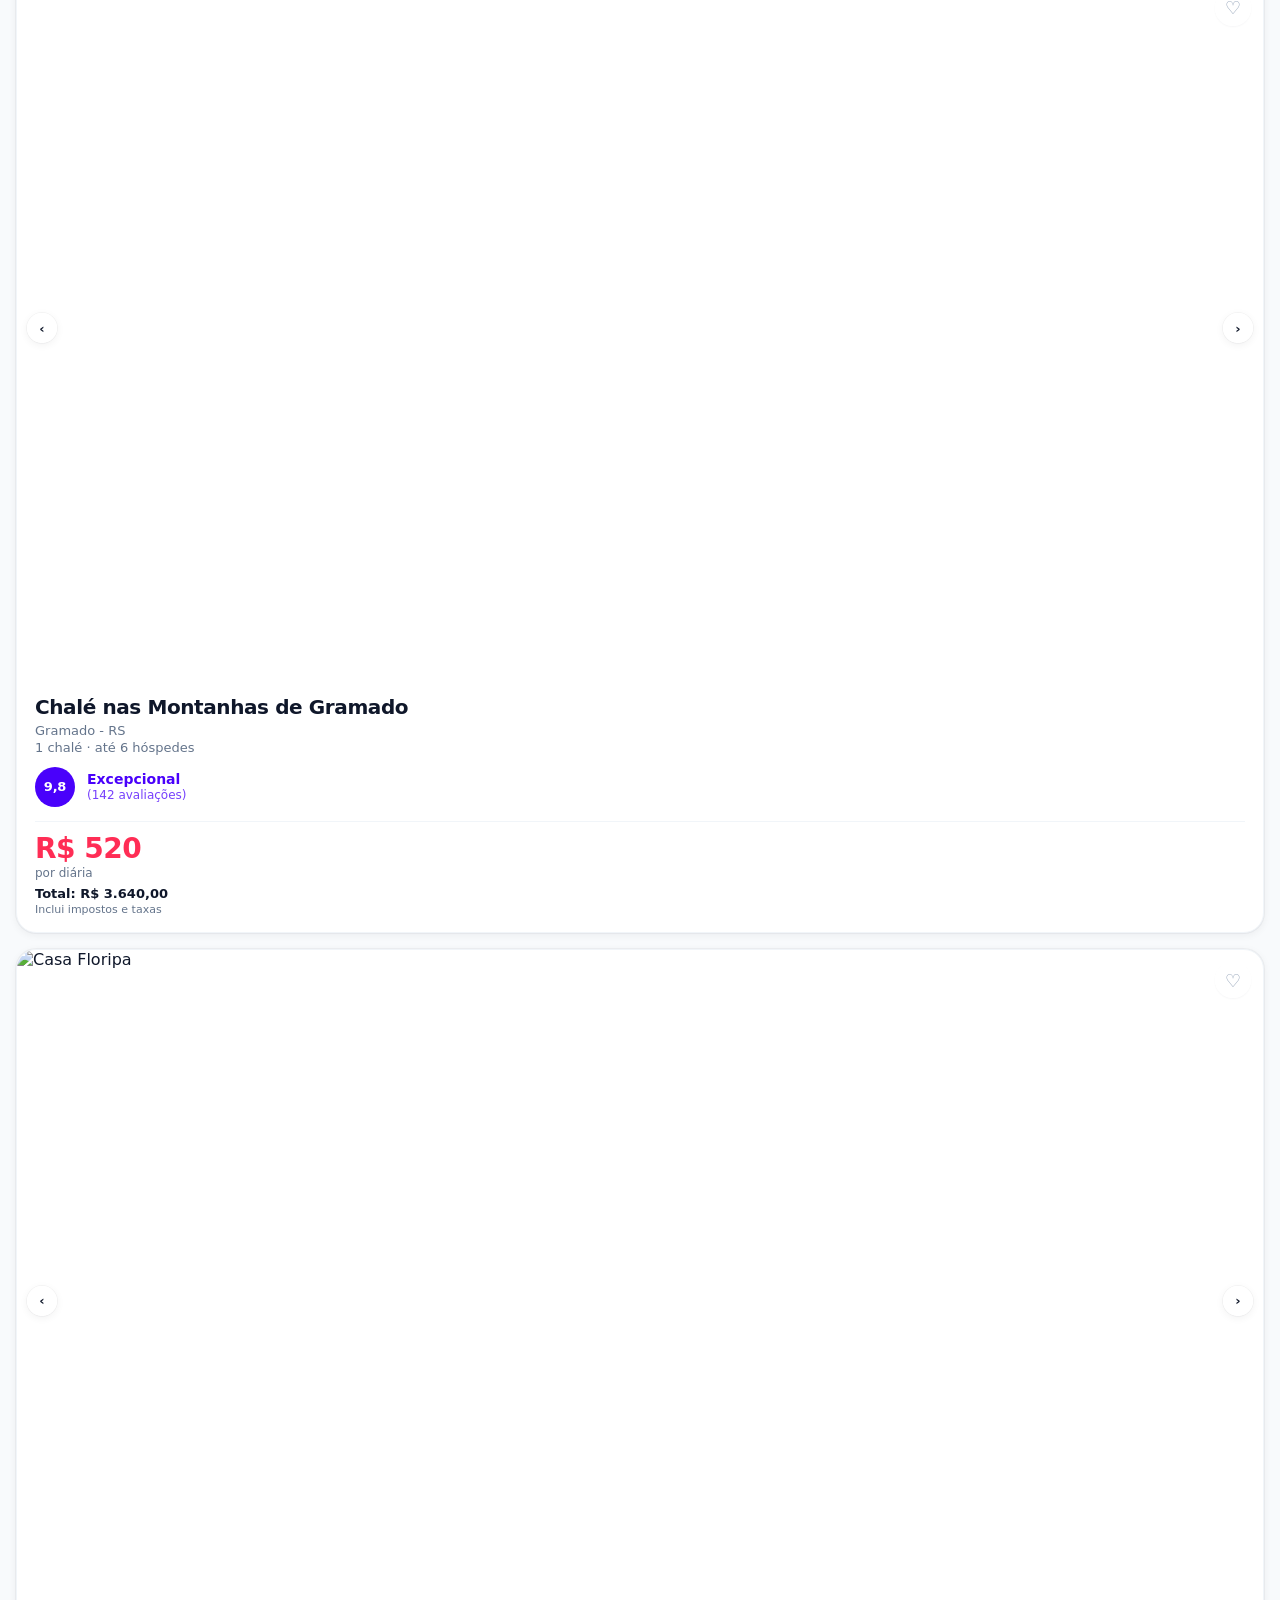
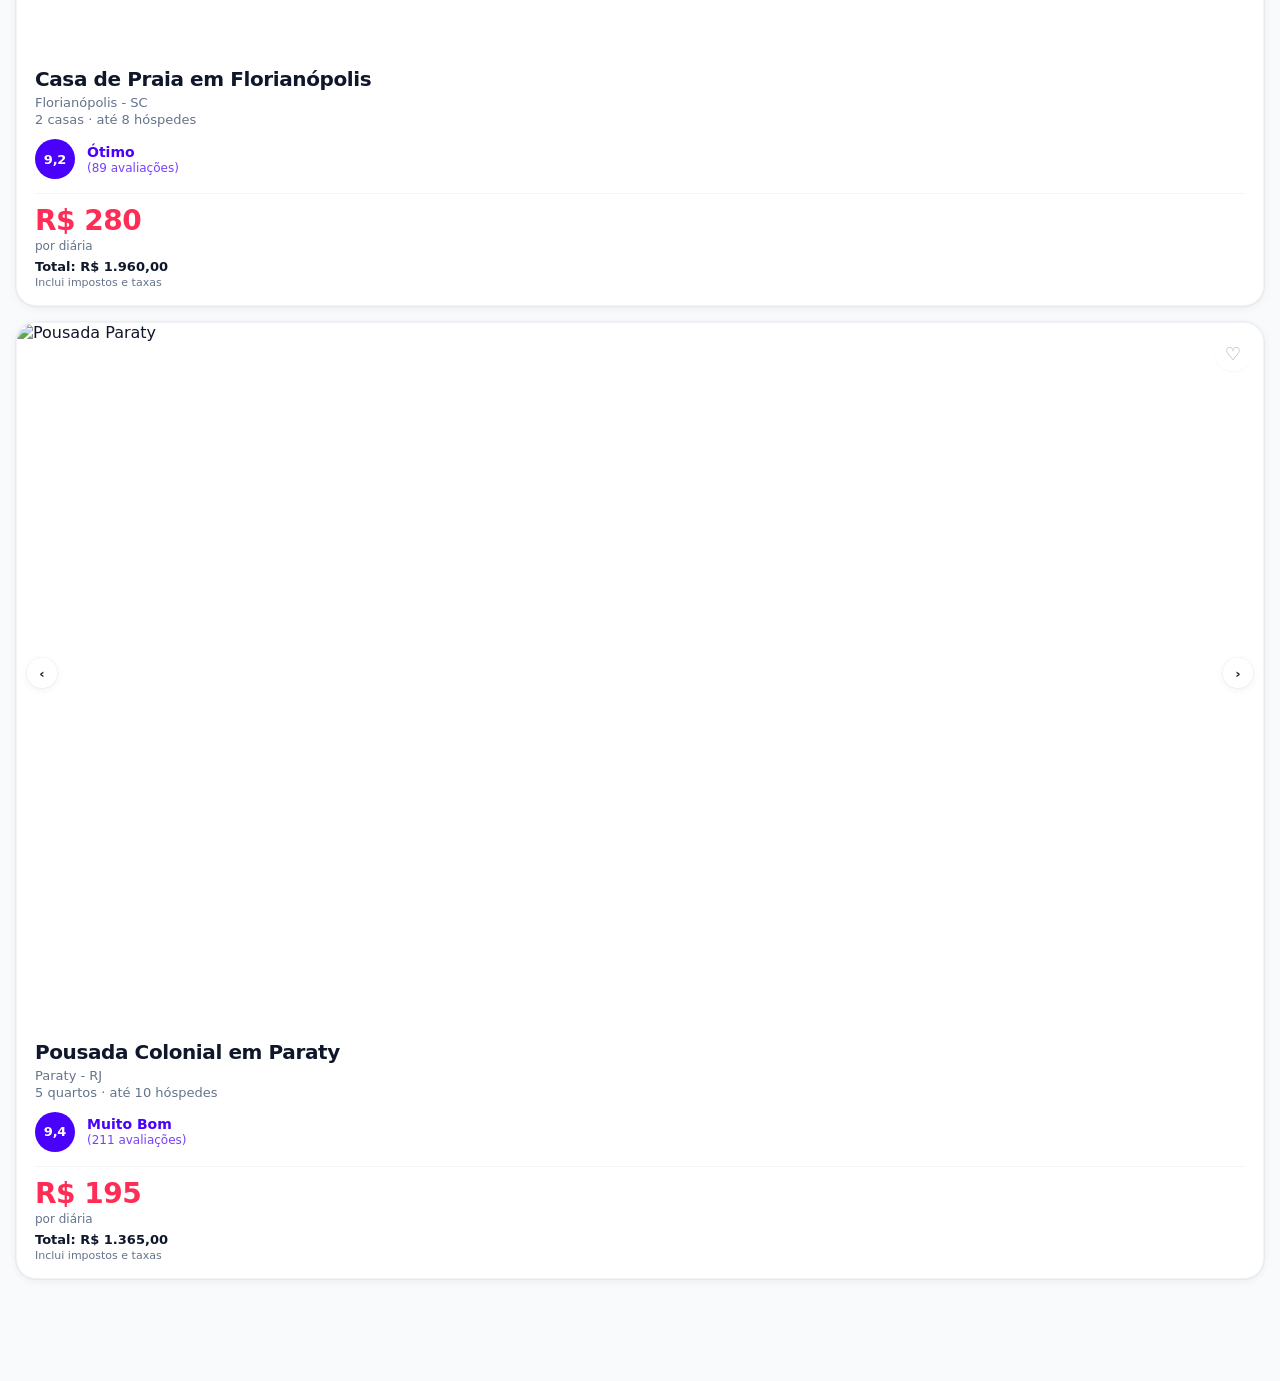
==== commit b12efe05: "Padroniza design system — logo em todos os headers, altura consistente Todos os 5 headers agora usam" ====
--- a/index.html
+++ b/index.html
@@ -8,19 +8,28 @@
 </head>
 <body>
 
-<main class="app-content no-header">
-
-  <!-- Brand Strip -->
-  <div class="brand-strip">
-    <img src="logo.png" alt="5S Hospedagem" class="brand-logo"
-         onerror="this.style.display='none'; this.nextElementSibling.style.display='flex';">
-    <div class="brand-logo-svg" style="display:none;">
-      <div class="brand-mark">5</div>
-      <div class="brand-text">hospedagem <span>brasil</span></div>
-    </div>
-  </div>
-
-  <!-- Greeting Header -->
+<header class="app-header">
+  <div class="app-logo">
+    <img src="logo.png" alt="5S Hospedagem" class="header-logo-img"
+         onerror="this.style.display='none';this.nextElementSibling.style.display='flex'">
+    <div class="header-logo-fallback">
+      <div class="header-brand-mark">5</div>
+      <div class="header-brand-text">
+        <span class="header-brand-name">hospedagem</span>
+        <span class="header-brand-sub">brasil</span>
+      </div>
+    </div>
+  </div>
+  <button class="icon-btn" aria-label="Notificações" style="position:relative;">
+    <svg width="20" height="20" viewBox="0 0 24 24" fill="none" stroke="currentColor" stroke-width="2"><path d="M18 8A6 6 0 0 0 6 8c0 7-3 9-3 9h18s-3-2-3-9"/><path d="M13.73 21a2 2 0 0 1-3.46 0"/></svg>
+    <span style="position:absolute;top:8px;right:8px;width:7px;height:7px;background:var(--red);border-radius:50%;border:1.5px solid #fff;"></span>
+  </button>
+  <div class="avatar-btn">J</div>
+</header>
+
+<main class="app-content">
+
+  <!-- Greeting -->
   <div class="greeting-header">
     <div class="greeting-avatar">
       <svg width="22" height="22" viewBox="0 0 24 24" fill="none" stroke="currentColor" stroke-width="2">
--- a/_styles.css
+++ b/_styles.css
@@ -112,16 +112,33 @@
 }
 .app-logo {
   flex: 1;
-  display: flex; flex-direction:column;
-}
-.app-logo-name {
-  font-size: 18px; font-weight: 900;
-  color: var(--p); letter-spacing: -.5px;
-  line-height: 1.1;
-}
-.app-logo-sub {
-  font-size: 10px; font-weight: 500;
-  color: var(--muted); letter-spacing: .1px;
+  display: flex; align-items: center; gap: 8px;
+}
+
+/* Logo PNG — usado em todos os headers */
+.header-logo-img {
+  height: 30px; width: auto; object-fit: contain; display: block;
+}
+/* Fallback SVG se logo.png não existir */
+.header-logo-fallback {
+  display: none; align-items: center; gap: 7px;
+}
+.header-brand-mark {
+  width: 30px; height: 30px; border-radius: var(--r-full);
+  background: linear-gradient(135deg, #1a0080, var(--p));
+  color: #fff; font-size: 14px; font-weight: 900;
+  display: flex; align-items: center; justify-content: center;
+  flex-shrink: 0; letter-spacing: -1px;
+}
+.header-brand-text { line-height: 1; }
+.header-brand-name {
+  font-size: 15px; font-weight: 800;
+  color: var(--p); letter-spacing: -.3px;
+}
+.header-brand-sub {
+  font-size: 8px; font-weight: 700;
+  color: var(--muted); text-transform: uppercase; letter-spacing: .6px;
+  margin-top: 1px; display: block;
 }
 
 .app-content {
@@ -940,25 +957,7 @@
   top: 7px; right: 7px; border: 1.5px solid var(--surface);
 }
 
-/* ── Brand Strip (logo no topo) ──────────────────────── */
-.brand-strip {
-  display: flex; align-items: center;
-  padding: 14px var(--page-px) 0;
-  background: var(--surface);
-}
-.brand-logo { height: 32px; width: auto; object-fit: contain; }
-.brand-logo-svg {
-  display: flex; align-items: center; gap: 8px;
-}
-.brand-mark {
-  width: 32px; height: 32px; border-radius: var(--r-full);
-  background: linear-gradient(135deg, #1a0080, var(--p));
-  color: #fff; font-size: 17px; font-weight: 900;
-  display: flex; align-items: center; justify-content: center;
-  letter-spacing: -1px; flex-shrink: 0;
-}
-.brand-text { font-size: 17px; font-weight: 800; color: var(--p); letter-spacing: -.4px; }
-.brand-text span { font-size: 9px; font-weight: 600; color: var(--muted); display: block; letter-spacing: .5px; text-transform: uppercase; margin-top: -1px; }
+/* brand-strip removido — logo agora vive no app-header */
 
 /* ── Hero Search Banner ───────────────────────────────── */
 .hero-banner {
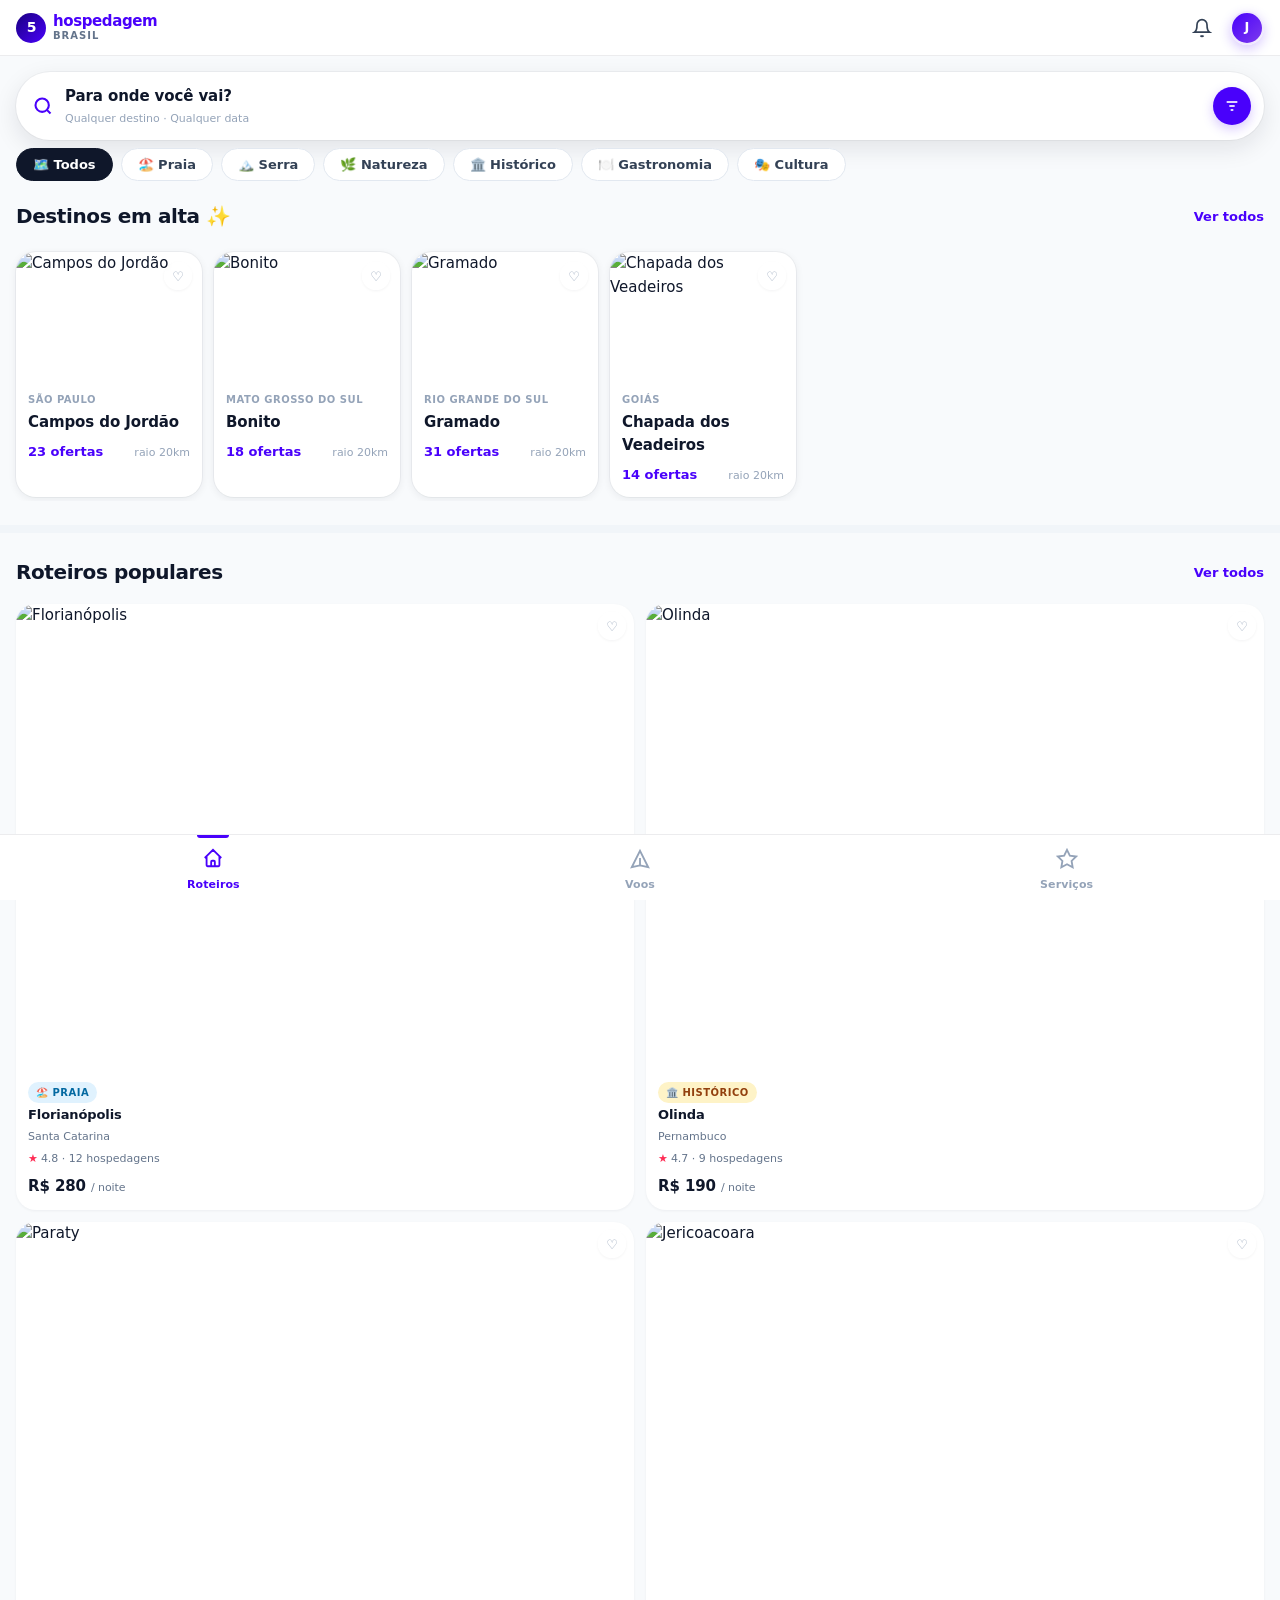
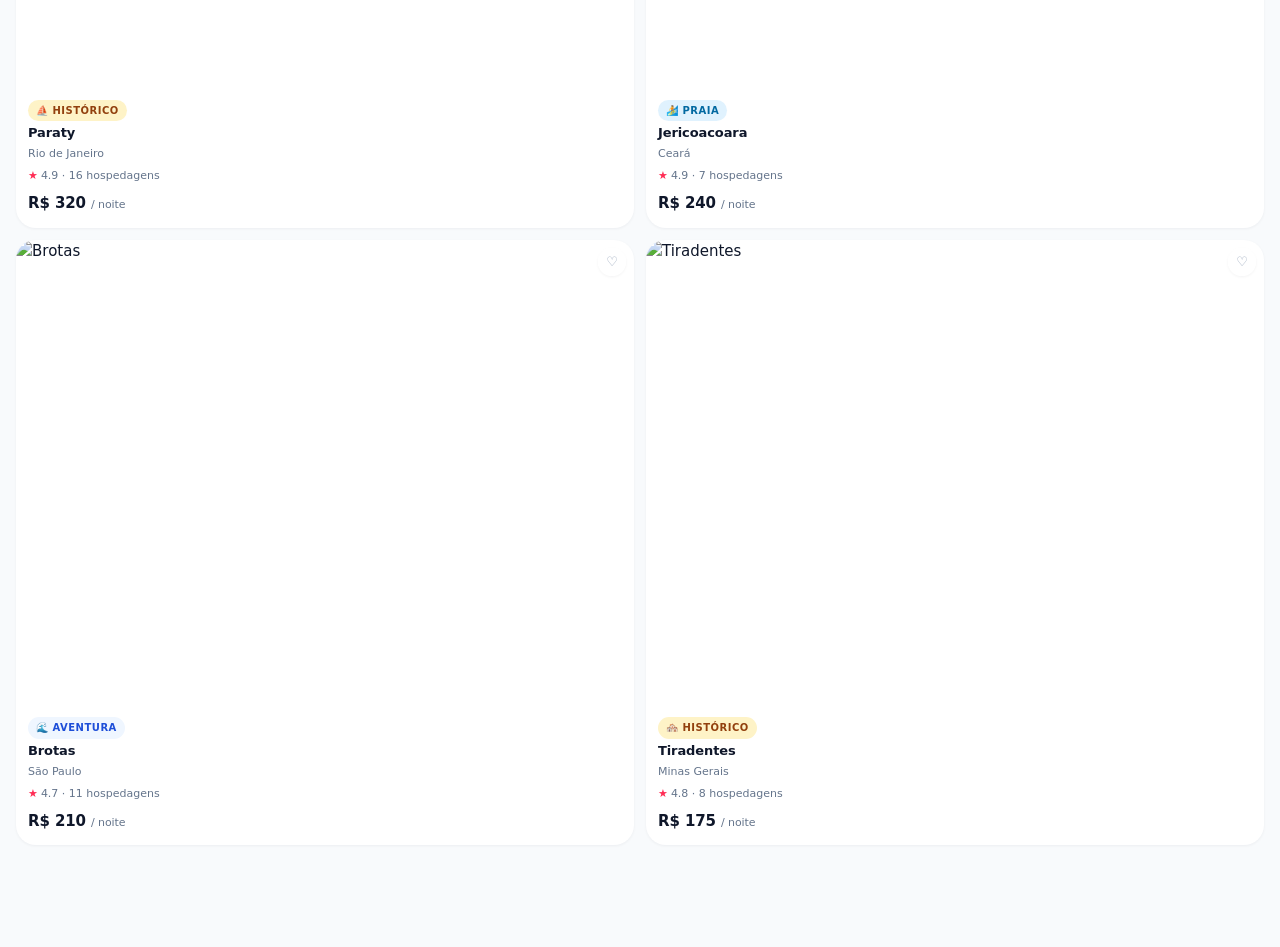
==== commit edc1d328: "Home page volta ao layout roteiros (search pill + destinos + grid) Co-Authored-By: Claude Sonnet 4.6" ====
--- a/index.html
+++ b/index.html
@@ -20,262 +20,264 @@
       </div>
     </div>
   </div>
-  <button class="icon-btn" aria-label="Notificações" style="position:relative;">
+  <button class="icon-btn" aria-label="Notificações">
     <svg width="20" height="20" viewBox="0 0 24 24" fill="none" stroke="currentColor" stroke-width="2"><path d="M18 8A6 6 0 0 0 6 8c0 7-3 9-3 9h18s-3-2-3-9"/><path d="M13.73 21a2 2 0 0 1-3.46 0"/></svg>
-    <span style="position:absolute;top:8px;right:8px;width:7px;height:7px;background:var(--red);border-radius:50%;border:1.5px solid #fff;"></span>
   </button>
   <div class="avatar-btn">J</div>
 </header>
 
 <main class="app-content">
 
-  <!-- Greeting -->
-  <div class="greeting-header">
-    <div class="greeting-avatar">
-      <svg width="22" height="22" viewBox="0 0 24 24" fill="none" stroke="currentColor" stroke-width="2">
-        <path d="M20 21v-2a4 4 0 0 0-4-4H8a4 4 0 0 0-4 4v2"/>
-        <circle cx="12" cy="7" r="4"/>
-      </svg>
-    </div>
-    <div class="greeting-info">
-      <div class="greeting-name">Olá, Josué Ribeiro</div>
-      <div class="greeting-chips">
-        <span class="chip-wallet">
-          <svg width="12" height="12" viewBox="0 0 24 24" fill="none" stroke="currentColor" stroke-width="2.5"><rect x="2" y="5" width="20" height="14" rx="2"/><path d="M2 10h20"/></svg>
-          R$ 120,00
-        </span>
-        <span class="chip-points">
-          <svg width="12" height="12" viewBox="0 0 24 24" fill="none" stroke="currentColor" stroke-width="2.5"><path d="M12 2l3.09 6.26L22 9.27l-5 4.87 1.18 6.88L12 17.77l-6.18 3.25L7 14.14 2 9.27l6.91-1.01L12 2z"/></svg>
-          1.250 Pontos
-        </span>
-      </div>
-    </div>
-    <button class="notif-btn" aria-label="Notificações">
-      <svg width="18" height="18" viewBox="0 0 24 24" fill="none" stroke="currentColor" stroke-width="2">
-        <path d="M18 8A6 6 0 0 0 6 8c0 7-3 9-3 9h18s-3-2-3-9"/>
-        <path d="M13.73 21a2 2 0 0 1-3.46 0"/>
-      </svg>
-      <span class="notif-dot"></span>
-    </button>
+  <!-- Search Pill -->
+  <div style="padding:16px 16px 8px;">
+    <div class="search-pill">
+      <span class="sp-icon">
+        <svg width="20" height="20" viewBox="0 0 24 24" fill="none" stroke="currentColor" stroke-width="2.5"><circle cx="11" cy="11" r="8"/><path d="m21 21-4.35-4.35"/></svg>
+      </span>
+      <div class="sp-body">
+        <span class="sp-main">Para onde você vai?</span>
+        <span class="sp-sub">Qualquer destino · Qualquer data</span>
+      </div>
+      <div class="sp-btn">
+        <svg width="16" height="16" viewBox="0 0 24 24" fill="none" stroke="currentColor" stroke-width="2.5"><line x1="4" y1="6" x2="20" y2="6"/><line x1="8" y1="12" x2="16" y2="12"/><line x1="10" y1="18" x2="14" y2="18"/></svg>
+      </div>
+    </div>
   </div>
 
-  <!-- Hero Banner -->
-  <div class="hero-banner">
-    <img src="https://picsum.photos/seed/brazil-beach-hero/800/540" alt="Destinos incríveis no Brasil">
-    <div class="hero-search-card" onclick="location.href='roteiros.html'">
-      <div class="hsc-body">
-        <div class="hsc-main">Para onde vamos?</div>
-        <div class="hsc-sub">Insira as datas · 1 hóspede</div>
-      </div>
-      <button class="hsc-btn" aria-label="Buscar">
-        <svg width="18" height="18" viewBox="0 0 24 24" fill="none" stroke="currentColor" stroke-width="2.5">
-          <circle cx="11" cy="11" r="8"/><path d="m21 21-4.35-4.35"/>
-        </svg>
-      </button>
+  <!-- Category Chips -->
+  <div style="padding:0 0 4px;">
+    <div class="chip-row">
+      <button class="chip active" onclick="filterChip(this)">🗺️ Todos</button>
+      <button class="chip" onclick="filterChip(this)">🏖️ Praia</button>
+      <button class="chip" onclick="filterChip(this)">🏔️ Serra</button>
+      <button class="chip" onclick="filterChip(this)">🌿 Natureza</button>
+      <button class="chip" onclick="filterChip(this)">🏛️ Histórico</button>
+      <button class="chip" onclick="filterChip(this)">🍽️ Gastronomia</button>
+      <button class="chip" onclick="filterChip(this)">🎭 Cultura</button>
     </div>
   </div>
 
-  <!-- Category Icons -->
-  <div style="padding: 44px 0 20px;">
-    <div class="icon-cat-strip">
-      <div class="icon-cat active" onclick="selectCat(this)">
-        <div class="icon-cat-circle">🏨</div>
-        <span class="icon-cat-label">Hotéis</span>
-      </div>
-      <div class="icon-cat" onclick="selectCat(this)">
-        <div class="icon-cat-circle">🏠</div>
-        <span class="icon-cat-label">Pousadas</span>
-      </div>
-      <div class="icon-cat" onclick="selectCat(this)">
-        <div class="icon-cat-circle">🏡</div>
-        <span class="icon-cat-label">Casas</span>
-      </div>
-      <div class="icon-cat" onclick="selectCat(this)">
-        <div class="icon-cat-circle">🏢</div>
-        <span class="icon-cat-label">Apartamentos</span>
-      </div>
-      <div class="icon-cat" onclick="selectCat(this)">
-        <div class="icon-cat-circle">🛏️</div>
-        <span class="icon-cat-label">Hostel</span>
-      </div>
-      <div class="icon-cat" onclick="selectCat(this)">
-        <div class="icon-cat-circle">🌊</div>
-        <span class="icon-cat-label">Resort</span>
-      </div>
-      <div class="icon-cat" onclick="selectCat(this)">
-        <div class="icon-cat-circle">🏕️</div>
-        <span class="icon-cat-label">Camping</span>
-      </div>
-    </div>
-  </div>
-
-  <!-- Section header -->
-  <div class="section-hd" style="padding:0 var(--page-px) 16px;">
-    <span class="section-hd-title">Hospedagens em destaque</span>
-    <a href="roteiros.html" class="section-hd-link">Ver todos</a>
-  </div>
-
-  <!-- Property Card 1 -->
-  <a href="roteiro-detalhe.html" style="display:block;">
-  <div class="prop-card">
-    <div class="prop-carousel" id="pc1">
-      <div class="pc-track" id="track1">
-        <img src="https://picsum.photos/seed/recife-vila/800/450" alt="Vila na Praia">
-        <img src="https://picsum.photos/seed/recife-vila-2/800/450" alt="Vila na Praia">
-        <img src="https://picsum.photos/seed/recife-vila-3/800/450" alt="Vila na Praia">
-      </div>
-      <div class="pc-dots" id="dots1">
-        <span class="pc-dot active"></span>
-        <span class="pc-dot"></span>
-        <span class="pc-dot"></span>
-      </div>
-      <button class="pc-arrow prev" onclick="event.preventDefault(); slideCard('track1','dots1',-1)">‹</button>
-      <button class="pc-arrow next" onclick="event.preventDefault(); slideCard('track1','dots1',1)">›</button>
-      <button class="pc-heart" onclick="event.preventDefault(); toggleHeart(this)">♡</button>
-    </div>
-    <div class="prop-body">
-      <div class="prop-name">Vila na Praia em Recife</div>
-      <div class="prop-location">Recife - PE</div>
-      <div class="prop-capacity">3 unidades · até 4 hóspedes</div>
-      <div class="prop-rating-row">
-        <div class="prop-score">9,6</div>
-        <div>
-          <div class="prop-score-label">Muito Bom</div>
-          <div class="prop-score-count">(65 avaliações)</div>
-        </div>
-      </div>
-      <div class="prop-divider"></div>
-      <div class="prop-price-area">
-        <div class="prop-price">R$ 349</div>
-        <div class="prop-price-unit">por diária</div>
-        <div class="prop-price-total">Total: R$ 6.000,00</div>
-        <div class="prop-price-note">Inclui impostos e taxas</div>
-      </div>
-    </div>
-  </div>
-  </a>
-
-  <!-- Property Card 2 -->
-  <a href="roteiro-detalhe.html" style="display:block;">
-  <div class="prop-card">
-    <div class="prop-carousel">
-      <div class="pc-track" id="track2">
-        <img src="https://picsum.photos/seed/gramado-chale/800/450" alt="Chalé Gramado">
-        <img src="https://picsum.photos/seed/gramado-chale-2/800/450" alt="Chalé Gramado">
-        <img src="https://picsum.photos/seed/gramado-chale-3/800/450" alt="Chalé Gramado">
-      </div>
-      <div class="pc-dots" id="dots2">
-        <span class="pc-dot active"></span>
-        <span class="pc-dot"></span>
-        <span class="pc-dot"></span>
-      </div>
-      <button class="pc-arrow prev" onclick="event.preventDefault(); slideCard('track2','dots2',-1)">‹</button>
-      <button class="pc-arrow next" onclick="event.preventDefault(); slideCard('track2','dots2',1)">›</button>
-      <button class="pc-heart" onclick="event.preventDefault(); toggleHeart(this)">♡</button>
-    </div>
-    <div class="prop-body">
-      <div class="prop-name">Chalé nas Montanhas de Gramado</div>
-      <div class="prop-location">Gramado - RS</div>
-      <div class="prop-capacity">1 chalé · até 6 hóspedes</div>
-      <div class="prop-rating-row">
-        <div class="prop-score">9,8</div>
-        <div>
-          <div class="prop-score-label">Excepcional</div>
-          <div class="prop-score-count">(142 avaliações)</div>
-        </div>
-      </div>
-      <div class="prop-divider"></div>
-      <div class="prop-price-area">
-        <div class="prop-price">R$ 520</div>
-        <div class="prop-price-unit">por diária</div>
-        <div class="prop-price-total">Total: R$ 3.640,00</div>
-        <div class="prop-price-note">Inclui impostos e taxas</div>
-      </div>
-    </div>
-  </div>
-  </a>
-
-  <!-- Property Card 3 -->
-  <a href="roteiro-detalhe.html" style="display:block;">
-  <div class="prop-card">
-    <div class="prop-carousel">
-      <div class="pc-track" id="track3">
-        <img src="https://picsum.photos/seed/floripa-casa/800/450" alt="Casa Floripa">
-        <img src="https://picsum.photos/seed/floripa-casa-2/800/450" alt="Casa Floripa">
-        <img src="https://picsum.photos/seed/floripa-casa-3/800/450" alt="Casa Floripa">
-      </div>
-      <div class="pc-dots" id="dots3">
-        <span class="pc-dot active"></span>
-        <span class="pc-dot"></span>
-        <span class="pc-dot"></span>
-      </div>
-      <button class="pc-arrow prev" onclick="event.preventDefault(); slideCard('track3','dots3',-1)">‹</button>
-      <button class="pc-arrow next" onclick="event.preventDefault(); slideCard('track3','dots3',1)">›</button>
-      <button class="pc-heart" onclick="event.preventDefault(); toggleHeart(this)">♡</button>
-    </div>
-    <div class="prop-body">
-      <div class="prop-name">Casa de Praia em Florianópolis</div>
-      <div class="prop-location">Florianópolis - SC</div>
-      <div class="prop-capacity">2 casas · até 8 hóspedes</div>
-      <div class="prop-rating-row">
-        <div class="prop-score">9,2</div>
-        <div>
-          <div class="prop-score-label">Ótimo</div>
-          <div class="prop-score-count">(89 avaliações)</div>
-        </div>
-      </div>
-      <div class="prop-divider"></div>
-      <div class="prop-price-area">
-        <div class="prop-price">R$ 280</div>
-        <div class="prop-price-unit">por diária</div>
-        <div class="prop-price-total">Total: R$ 1.960,00</div>
-        <div class="prop-price-note">Inclui impostos e taxas</div>
-      </div>
-    </div>
-  </div>
-  </a>
-
-  <!-- Property Card 4 -->
-  <a href="roteiro-detalhe.html" style="display:block;">
-  <div class="prop-card">
-    <div class="prop-carousel">
-      <div class="pc-track" id="track4">
-        <img src="https://picsum.photos/seed/paraty-pousada/800/450" alt="Pousada Paraty">
-        <img src="https://picsum.photos/seed/paraty-pousada-2/800/450" alt="Pousada Paraty">
-        <img src="https://picsum.photos/seed/paraty-pousada-3/800/450" alt="Pousada Paraty">
-      </div>
-      <div class="pc-dots" id="dots4">
-        <span class="pc-dot active"></span>
-        <span class="pc-dot"></span>
-        <span class="pc-dot"></span>
-      </div>
-      <button class="pc-arrow prev" onclick="event.preventDefault(); slideCard('track4','dots4',-1)">‹</button>
-      <button class="pc-arrow next" onclick="event.preventDefault(); slideCard('track4','dots4',1)">›</button>
-      <button class="pc-heart" onclick="event.preventDefault(); toggleHeart(this)">♡</button>
-    </div>
-    <div class="prop-body">
-      <div class="prop-name">Pousada Colonial em Paraty</div>
-      <div class="prop-location">Paraty - RJ</div>
-      <div class="prop-capacity">5 quartos · até 10 hóspedes</div>
-      <div class="prop-rating-row">
-        <div class="prop-score">9,4</div>
-        <div>
-          <div class="prop-score-label">Muito Bom</div>
-          <div class="prop-score-count">(211 avaliações)</div>
-        </div>
-      </div>
-      <div class="prop-divider"></div>
-      <div class="prop-price-area">
-        <div class="prop-price">R$ 195</div>
-        <div class="prop-price-unit">por diária</div>
-        <div class="prop-price-total">Total: R$ 1.365,00</div>
-        <div class="prop-price-note">Inclui impostos e taxas</div>
-      </div>
-    </div>
-  </div>
-  </a>
-
-  <div style="height: 8px;"></div>
+  <!-- Destinos em Alta -->
+  <section class="section" style="padding-top:16px;">
+    <div class="section-hd">
+      <span class="section-hd-title">Destinos em alta ✨</span>
+      <a href="roteiros.html" class="section-hd-link">Ver todos</a>
+    </div>
+    <div class="dest-scroll">
+
+      <a href="roteiro-detalhe.html" style="display:contents">
+      <div class="dest-card">
+        <img src="https://picsum.photos/seed/camposjordao/480/320" alt="Campos do Jordão">
+        <button class="heart">♡</button>
+        <div class="dest-card-body">
+          <div class="dc-state">São Paulo</div>
+          <h3>Campos do Jordão</h3>
+          <div class="dc-meta">
+            <span class="dc-offers"><strong>23</strong> ofertas</span>
+            <span class="dc-dist">raio 20km</span>
+          </div>
+        </div>
+      </div>
+      </a>
+
+      <a href="roteiro-detalhe.html" style="display:contents">
+      <div class="dest-card">
+        <img src="https://picsum.photos/seed/bonito-ms/480/320" alt="Bonito">
+        <button class="heart">♡</button>
+        <div class="dest-card-body">
+          <div class="dc-state">Mato Grosso do Sul</div>
+          <h3>Bonito</h3>
+          <div class="dc-meta">
+            <span class="dc-offers"><strong>18</strong> ofertas</span>
+            <span class="dc-dist">raio 20km</span>
+          </div>
+        </div>
+      </div>
+      </a>
+
+      <a href="roteiro-detalhe.html" style="display:contents">
+      <div class="dest-card">
+        <img src="https://picsum.photos/seed/gramado-rs/480/320" alt="Gramado">
+        <button class="heart">♡</button>
+        <div class="dest-card-body">
+          <div class="dc-state">Rio Grande do Sul</div>
+          <h3>Gramado</h3>
+          <div class="dc-meta">
+            <span class="dc-offers"><strong>31</strong> ofertas</span>
+            <span class="dc-dist">raio 20km</span>
+          </div>
+        </div>
+      </div>
+      </a>
+
+      <a href="roteiro-detalhe.html" style="display:contents">
+      <div class="dest-card">
+        <img src="https://picsum.photos/seed/chapada/480/320" alt="Chapada dos Veadeiros">
+        <button class="heart">♡</button>
+        <div class="dest-card-body">
+          <div class="dc-state">Goiás</div>
+          <h3>Chapada dos Veadeiros</h3>
+          <div class="dc-meta">
+            <span class="dc-offers"><strong>14</strong> ofertas</span>
+            <span class="dc-dist">raio 20km</span>
+          </div>
+        </div>
+      </div>
+      </a>
+
+    </div>
+  </section>
+
+  <div class="divider"></div>
+
+  <!-- Roteiros Populares grid -->
+  <section class="section">
+    <div class="section-hd">
+      <span class="section-hd-title">Roteiros populares</span>
+      <a href="roteiros.html" class="section-hd-link">Ver todos</a>
+    </div>
+    <div class="exp-grid">
+
+      <a href="roteiro-detalhe.html">
+      <div class="exp-card">
+        <div class="card-carousel">
+          <div class="cc-track">
+            <img src="https://picsum.photos/seed/floripa/400/300" alt="Florianópolis">
+            <img src="https://picsum.photos/seed/floripa-2/400/300" alt="Florianópolis">
+            <img src="https://picsum.photos/seed/floripa-3/400/300" alt="Florianópolis">
+          </div>
+          <div class="cc-dots">
+            <span class="cc-dot active"></span><span class="cc-dot"></span><span class="cc-dot"></span>
+          </div>
+          <button class="cc-fav" onclick="event.preventDefault()">♡</button>
+        </div>
+        <div class="exp-body">
+          <div class="exp-cat praia">🏖️ Praia</div>
+          <h3>Florianópolis</h3>
+          <div style="font-size:var(--fs-xs);color:var(--muted);margin-bottom:5px;">Santa Catarina</div>
+          <div class="exp-rating"><span class="star">★</span> 4.8 · 12 hospedagens</div>
+          <div class="exp-price">R$ 280 <span>/ noite</span></div>
+        </div>
+      </div>
+      </a>
+
+      <a href="roteiro-detalhe.html">
+      <div class="exp-card">
+        <div class="card-carousel">
+          <div class="cc-track">
+            <img src="https://picsum.photos/seed/olinda-pe/400/300" alt="Olinda">
+            <img src="https://picsum.photos/seed/olinda-2/400/300" alt="Olinda">
+            <img src="https://picsum.photos/seed/olinda-3/400/300" alt="Olinda">
+          </div>
+          <div class="cc-dots">
+            <span class="cc-dot active"></span><span class="cc-dot"></span><span class="cc-dot"></span>
+          </div>
+          <button class="cc-fav" onclick="event.preventDefault()">♡</button>
+        </div>
+        <div class="exp-body">
+          <div class="exp-cat historico">🏛️ Histórico</div>
+          <h3>Olinda</h3>
+          <div style="font-size:var(--fs-xs);color:var(--muted);margin-bottom:5px;">Pernambuco</div>
+          <div class="exp-rating"><span class="star">★</span> 4.7 · 9 hospedagens</div>
+          <div class="exp-price">R$ 190 <span>/ noite</span></div>
+        </div>
+      </div>
+      </a>
+
+      <a href="roteiro-detalhe.html">
+      <div class="exp-card">
+        <div class="card-carousel">
+          <div class="cc-track">
+            <img src="https://picsum.photos/seed/paraty-rj/400/300" alt="Paraty">
+            <img src="https://picsum.photos/seed/paraty-2/400/300" alt="Paraty">
+            <img src="https://picsum.photos/seed/paraty-3/400/300" alt="Paraty">
+          </div>
+          <div class="cc-dots">
+            <span class="cc-dot active"></span><span class="cc-dot"></span><span class="cc-dot"></span>
+          </div>
+          <button class="cc-fav" onclick="event.preventDefault()">♡</button>
+        </div>
+        <div class="exp-body">
+          <div class="exp-cat historico">⛵ Histórico</div>
+          <h3>Paraty</h3>
+          <div style="font-size:var(--fs-xs);color:var(--muted);margin-bottom:5px;">Rio de Janeiro</div>
+          <div class="exp-rating"><span class="star">★</span> 4.9 · 16 hospedagens</div>
+          <div class="exp-price">R$ 320 <span>/ noite</span></div>
+        </div>
+      </div>
+      </a>
+
+      <a href="roteiro-detalhe.html">
+      <div class="exp-card">
+        <div class="card-carousel">
+          <div class="cc-track">
+            <img src="https://picsum.photos/seed/jericoacoara/400/300" alt="Jericoacoara">
+            <img src="https://picsum.photos/seed/jericoacoara-2/400/300" alt="Jericoacoara">
+            <img src="https://picsum.photos/seed/jericoacoara-3/400/300" alt="Jericoacoara">
+          </div>
+          <div class="cc-dots">
+            <span class="cc-dot active"></span><span class="cc-dot"></span><span class="cc-dot"></span>
+          </div>
+          <button class="cc-fav" onclick="event.preventDefault()">♡</button>
+        </div>
+        <div class="exp-body">
+          <div class="exp-cat praia">🏄 Praia</div>
+          <h3>Jericoacoara</h3>
+          <div style="font-size:var(--fs-xs);color:var(--muted);margin-bottom:5px;">Ceará</div>
+          <div class="exp-rating"><span class="star">★</span> 4.9 · 7 hospedagens</div>
+          <div class="exp-price">R$ 240 <span>/ noite</span></div>
+        </div>
+      </div>
+      </a>
+
+      <a href="roteiro-detalhe.html">
+      <div class="exp-card">
+        <div class="card-carousel">
+          <div class="cc-track">
+            <img src="https://picsum.photos/seed/brotas/400/300" alt="Brotas">
+            <img src="https://picsum.photos/seed/brotas-2/400/300" alt="Brotas">
+            <img src="https://picsum.photos/seed/brotas-3/400/300" alt="Brotas">
+          </div>
+          <div class="cc-dots">
+            <span class="cc-dot active"></span><span class="cc-dot"></span><span class="cc-dot"></span>
+          </div>
+          <button class="cc-fav" onclick="event.preventDefault()">♡</button>
+        </div>
+        <div class="exp-body">
+          <div class="exp-cat aventura">🌊 Aventura</div>
+          <h3>Brotas</h3>
+          <div style="font-size:var(--fs-xs);color:var(--muted);margin-bottom:5px;">São Paulo</div>
+          <div class="exp-rating"><span class="star">★</span> 4.7 · 11 hospedagens</div>
+          <div class="exp-price">R$ 210 <span>/ noite</span></div>
+        </div>
+      </div>
+      </a>
+
+      <a href="roteiro-detalhe.html">
+      <div class="exp-card">
+        <div class="card-carousel">
+          <div class="cc-track">
+            <img src="https://picsum.photos/seed/tiradentes/400/300" alt="Tiradentes">
+            <img src="https://picsum.photos/seed/tiradentes-2/400/300" alt="Tiradentes">
+            <img src="https://picsum.photos/seed/tiradentes-3/400/300" alt="Tiradentes">
+          </div>
+          <div class="cc-dots">
+            <span class="cc-dot active"></span><span class="cc-dot"></span><span class="cc-dot"></span>
+          </div>
+          <button class="cc-fav" onclick="event.preventDefault()">♡</button>
+        </div>
+        <div class="exp-body">
+          <div class="exp-cat historico">🏘️ Histórico</div>
+          <h3>Tiradentes</h3>
+          <div style="font-size:var(--fs-xs);color:var(--muted);margin-bottom:5px;">Minas Gerais</div>
+          <div class="exp-rating"><span class="star">★</span> 4.8 · 8 hospedagens</div>
+          <div class="exp-price">R$ 175 <span>/ noite</span></div>
+        </div>
+      </div>
+      </a>
+
+    </div>
+  </section>
 
 </main>
 
@@ -302,36 +304,20 @@
 </nav>
 
 <script>
-function selectCat(el) {
-  document.querySelectorAll('.icon-cat').forEach(c => c.classList.remove('active'));
+function filterChip(el) {
+  document.querySelectorAll('.chip').forEach(c => c.classList.remove('active'));
   el.classList.add('active');
 }
-
-function slideCard(trackId, dotsId, dir) {
-  const track = document.getElementById(trackId);
-  const w = track.offsetWidth;
-  track.scrollBy({ left: dir * w, behavior: 'smooth' });
-  setTimeout(() => {
-    const idx = Math.round(track.scrollLeft / w);
-    document.getElementById(dotsId).querySelectorAll('.pc-dot').forEach((d, i) => {
-      d.classList.toggle('active', i === idx);
-    });
-  }, 320);
+function initCarousels() {
+  document.querySelectorAll('.cc-track').forEach(track => {
+    const dots = track.closest('.card-carousel').querySelectorAll('.cc-dot');
+    track.addEventListener('scroll', () => {
+      const idx = Math.round(track.scrollLeft / track.offsetWidth);
+      dots.forEach((d, i) => d.classList.toggle('active', i === idx));
+    }, { passive: true });
+  });
 }
-
-function toggleHeart(btn) {
-  btn.classList.toggle('liked');
-  btn.textContent = btn.classList.contains('liked') ? '♥' : '♡';
-}
-
-document.querySelectorAll('.pc-track').forEach((track, ti) => {
-  const carousel = track.closest('.prop-carousel');
-  const dots = carousel.querySelectorAll('.pc-dot');
-  track.addEventListener('scroll', () => {
-    const idx = Math.round(track.scrollLeft / track.offsetWidth);
-    dots.forEach((d, i) => d.classList.toggle('active', i === idx));
-  }, { passive: true });
-});
+document.addEventListener('DOMContentLoaded', initCarousels);
 </script>
 </body>
 </html>
--- a/_styles.css
+++ b/_styles.css
@@ -1,23 +1,29 @@
 /* ====================================================
-   5S Hospedagem · Design System v2
+   5S Hospedagem · Design System v3
    Mobile-first · Premium Travel · #4901FB
    ==================================================== */
 
-/* ── Tokens ─────────────────────────────────────────── */
+/* ── Design Tokens ───────────────────────────────────── */
 :root {
-  /* Brand */
+
+  /* ─ Brand Colors ─ */
   --p:        #4901FB;
   --p-dark:   #3800D0;
   --p-deep:   #2B009E;
+  --p-light:  #EEE8FF;
   --p-08:     rgba(73,1,251,.08);
   --p-14:     rgba(73,1,251,.14);
   --p-24:     rgba(73,1,251,.24);
   --red:      #FF2D55;
+  --red-soft: #FFF1F3;
   --red-08:   rgba(255,45,85,.08);
   --green:    #00C172;
+  --green-soft:#DCFCE7;
   --amber:    #FF9500;
-
-  /* Slate neutrals (blue-tinted, premium feel) */
+  --blue:     #0066FF;
+  --blue-soft:#DBEAFE;
+
+  /* ─ Neutrals (blue-tinted slate) ─ */
   --ink:      #0F172A;
   --ink-2:    #1E293B;
   --ink-3:    #334155;
@@ -29,7 +35,50 @@
   --surface-2:#F8FAFC;
   --surface-3:#F1F5F9;
 
-  /* Radius */
+  /* ─ Type Scale (mobile-optimised, ~1.2x ratio) ─ */
+  --fs-2xs:  10px;   /* badges microscópicos */
+  --fs-xs:   11px;   /* labels, captions, nav */
+  --fs-sm:   13px;   /* texto secundário, subtítulos */
+  --fs-base: 15px;   /* corpo de texto */
+  --fs-md:   17px;   /* ênfase, subtítulos maiores */
+  --fs-lg:   20px;   /* títulos de seção */
+  --fs-xl:   24px;   /* títulos de página */
+  --fs-2xl:  30px;   /* preços, display */
+  --fs-3xl:  36px;   /* hero display */
+
+  /* ─ Line Heights ─ */
+  --lh-tight: 1.1;
+  --lh-snug:  1.25;
+  --lh-base:  1.55;
+  --lh-loose: 1.7;
+
+  /* ─ Font Weights ─ */
+  --fw-regular: 400;
+  --fw-medium:  500;
+  --fw-semi:    600;
+  --fw-bold:    700;
+  --fw-heavy:   800;
+  --fw-black:   900;
+
+  /* ─ Letter Spacing ─ */
+  --ls-tight: -.4px;
+  --ls-base:  -.1px;
+  --ls-wide:   .5px;
+  --ls-wider:  1px;
+
+  /* ─ Spacing Scale (4px grid) ─ */
+  --sp-1:   4px;
+  --sp-2:   8px;
+  --sp-3:   12px;
+  --sp-4:   16px;
+  --sp-5:   20px;
+  --sp-6:   24px;
+  --sp-7:   28px;
+  --sp-8:   32px;
+  --sp-10:  40px;
+  --sp-12:  48px;
+
+  /* ─ Radius ─ */
   --r-xs:   4px;
   --r-sm:   8px;
   --r-md:   12px;
@@ -39,15 +88,15 @@
   --r-3xl:  32px;
   --r-full: 9999px;
 
-  /* Shadow — layered, soft */
-  --s-1: 0 1px 2px rgba(15,23,42,.04);
-  --s-2: 0 2px 8px rgba(15,23,42,.06), 0 0 0 1px rgba(15,23,42,.04);
+  /* ─ Shadows ─ */
+  --s-1: 0 1px 3px rgba(15,23,42,.05);
+  --s-2: 0 2px 8px rgba(15,23,42,.07), 0 0 0 1px rgba(15,23,42,.04);
   --s-3: 0 8px 24px rgba(15,23,42,.10), 0 0 0 1px rgba(15,23,42,.04);
   --s-4: 0 20px 48px rgba(15,23,42,.16), 0 0 0 1px rgba(15,23,42,.06);
-  --s-p: 0 8px 28px rgba(73,1,251,.28);
+  --s-p:    0 8px 28px rgba(73,1,251,.28);
   --s-p-sm: 0 4px 12px rgba(73,1,251,.22);
 
-  /* Layout */
+  /* ─ Layout ─ */
   --header-h: 56px;
   --nav-h:    66px;
   --safe-b:   env(safe-area-inset-bottom, 0px);
@@ -61,6 +110,8 @@
   font-family: -apple-system, BlinkMacSystemFont, 'Inter', 'SF Pro Text', 'Segoe UI', system-ui, sans-serif;
   background: var(--surface-2);
   color: var(--ink);
+  font-size: var(--fs-base);
+  line-height: var(--lh-base);
   -webkit-font-smoothing: antialiased;
   -moz-osx-font-smoothing: grayscale;
   overscroll-behavior-y: none;
@@ -72,37 +123,80 @@
 input, select, textarea { font-family:inherit; }
 
 /* ── Typography ──────────────────────────────────────── */
-.t-display { font-size:34px; font-weight:800; letter-spacing:-1px; line-height:1.1; }
-.t-title-1 { font-size:26px; font-weight:800; letter-spacing:-.6px; line-height:1.2; }
-.t-title-2 { font-size:20px; font-weight:700; letter-spacing:-.4px; line-height:1.3; }
-.t-title-3 { font-size:17px; font-weight:700; letter-spacing:-.2px; line-height:1.4; }
-.t-body     { font-size:15px; font-weight:400; line-height:1.6; }
-.t-body-sm  { font-size:13px; font-weight:400; line-height:1.5; }
-.t-caption  { font-size:11px; font-weight:600; letter-spacing:.4px; text-transform:uppercase; }
-.t-label    { font-size:12px; font-weight:500; }
-.fw-400 { font-weight:400; } .fw-500 { font-weight:500; }
-.fw-600 { font-weight:600; } .fw-700 { font-weight:700; }
-.fw-800 { font-weight:800; } .fw-900 { font-weight:900; }
-.c-ink    { color:var(--ink); }
-.c-muted  { color:var(--muted); }
-.c-subtle { color:var(--subtle); }
-.c-p      { color:var(--p); }
-.c-red    { color:var(--red); }
-.c-white  { color:#fff; }
+/* Classes utilitárias — use diretamente no HTML */
+.t-display {
+  font-size: var(--fs-3xl); font-weight: var(--fw-black);
+  letter-spacing: -1px; line-height: var(--lh-tight);
+}
+.t-hero {
+  font-size: var(--fs-2xl); font-weight: var(--fw-black);
+  letter-spacing: var(--ls-tight); line-height: var(--lh-tight);
+}
+.t-title {
+  font-size: var(--fs-xl); font-weight: var(--fw-heavy);
+  letter-spacing: var(--ls-tight); line-height: var(--lh-snug);
+}
+.t-section {
+  font-size: var(--fs-lg); font-weight: var(--fw-heavy);
+  letter-spacing: var(--ls-tight); line-height: var(--lh-snug);
+}
+.t-heading {
+  font-size: var(--fs-md); font-weight: var(--fw-bold);
+  letter-spacing: var(--ls-base); line-height: var(--lh-snug);
+}
+.t-body {
+  font-size: var(--fs-base); font-weight: var(--fw-regular);
+  line-height: var(--lh-base);
+}
+.t-secondary {
+  font-size: var(--fs-sm); font-weight: var(--fw-regular);
+  color: var(--muted); line-height: var(--lh-base);
+}
+.t-label {
+  font-size: var(--fs-sm); font-weight: var(--fw-semi);
+  line-height: 1;
+}
+.t-caption {
+  font-size: var(--fs-xs); font-weight: var(--fw-semi);
+  letter-spacing: var(--ls-wide); text-transform: uppercase;
+  line-height: 1;
+}
+.t-micro {
+  font-size: var(--fs-2xs); font-weight: var(--fw-bold);
+  letter-spacing: var(--ls-wide); text-transform: uppercase;
+}
+
+/* Pesos */
+.fw-4 { font-weight: var(--fw-regular); }
+.fw-5 { font-weight: var(--fw-medium); }
+.fw-6 { font-weight: var(--fw-semi); }
+.fw-7 { font-weight: var(--fw-bold); }
+.fw-8 { font-weight: var(--fw-heavy); }
+.fw-9 { font-weight: var(--fw-black); }
+
+/* Cores semânticas */
+.c-ink    { color: var(--ink); }
+.c-muted  { color: var(--muted); }
+.c-subtle { color: var(--subtle); }
+.c-p      { color: var(--p); }
+.c-red    { color: var(--red); }
+.c-green  { color: var(--green); }
+.c-white  { color: #fff; }
 
 /* ── App Shell ───────────────────────────────────────── */
 .app-shell { display:flex; flex-direction:column; min-height:100dvh; }
 
+/* ── App Header ──────────────────────────────────────── */
 .app-header {
   position: fixed; top:0; left:0; right:0; z-index:200;
   height: var(--header-h);
-  background: rgba(255,255,255,.92);
+  background: rgba(255,255,255,.94);
   backdrop-filter: blur(24px) saturate(200%);
   -webkit-backdrop-filter: blur(24px) saturate(200%);
   border-bottom: .5px solid rgba(15,23,42,.08);
   display: flex; align-items:center;
   padding: 0 var(--page-px);
-  gap: 10px;
+  gap: var(--sp-2);
 }
 .app-header.transparent {
   background: transparent;
@@ -110,35 +204,36 @@
   border-bottom: none;
   position: absolute;
 }
+
+/* Logo no header (padrão em todas as telas) */
 .app-logo {
   flex: 1;
-  display: flex; align-items: center; gap: 8px;
-}
-
-/* Logo PNG — usado em todos os headers */
+  display: flex; align-items: center; gap: var(--sp-2);
+}
 .header-logo-img {
   height: 30px; width: auto; object-fit: contain; display: block;
 }
-/* Fallback SVG se logo.png não existir */
 .header-logo-fallback {
   display: none; align-items: center; gap: 7px;
 }
 .header-brand-mark {
   width: 30px; height: 30px; border-radius: var(--r-full);
   background: linear-gradient(135deg, #1a0080, var(--p));
-  color: #fff; font-size: 14px; font-weight: 900;
+  color: #fff; font-size: 14px; font-weight: var(--fw-black);
   display: flex; align-items: center; justify-content: center;
   flex-shrink: 0; letter-spacing: -1px;
 }
 .header-brand-text { line-height: 1; }
 .header-brand-name {
-  font-size: 15px; font-weight: 800;
-  color: var(--p); letter-spacing: -.3px;
+  display: block;
+  font-size: var(--fs-base); font-weight: var(--fw-heavy);
+  color: var(--p); letter-spacing: var(--ls-tight);
 }
 .header-brand-sub {
-  font-size: 8px; font-weight: 700;
-  color: var(--muted); text-transform: uppercase; letter-spacing: .6px;
-  margin-top: 1px; display: block;
+  display: block;
+  font-size: var(--fs-2xs); font-weight: var(--fw-bold);
+  color: var(--muted); text-transform: uppercase;
+  letter-spacing: var(--ls-wider); margin-top: 2px;
 }
 
 .app-content {
@@ -148,20 +243,23 @@
 }
 .app-content.no-header { padding-top: 0; }
 
+/* Botões de ícone */
 .icon-btn {
   width: 40px; height: 40px;
   border-radius: var(--r-full);
   display: flex; align-items:center; justify-content:center;
-  color: var(--ink-3); font-size:18px;
-  transition: background .15s;
+  color: var(--ink-3); transition: background .15s;
   flex-shrink: 0;
 }
 .icon-btn:hover { background: var(--surface-3); }
+
+/* Avatar */
 .avatar-btn {
-  width: 36px; height: 36px;
+  width: 34px; height: 34px;
   border-radius: var(--r-full);
   background: linear-gradient(135deg, var(--p), #7c3aed);
-  color: #fff; font-size: 14px; font-weight: 800;
+  color: #fff;
+  font-size: var(--fs-sm); font-weight: var(--fw-heavy);
   display: flex; align-items:center; justify-content:center;
   flex-shrink: 0;
   border: 2px solid rgba(255,255,255,.9);
@@ -172,24 +270,23 @@
 .bottom-nav {
   position: fixed; bottom:0; left:0; right:0; z-index:200;
   height: calc(var(--nav-h) + var(--safe-b));
-  background: rgba(255,255,255,.94);
+  background: rgba(255,255,255,.96);
   backdrop-filter: blur(32px) saturate(200%);
   -webkit-backdrop-filter: blur(32px) saturate(200%);
   border-top: .5px solid rgba(15,23,42,.08);
   display: flex; align-items:flex-start;
-  padding-top: 8px;
+  padding-top: var(--sp-2);
   padding-bottom: var(--safe-b);
 }
 .bn-item {
   flex: 1;
   display: flex; flex-direction:column;
   align-items: center; gap: 3px;
-  padding: 2px 4px;
+  padding: 2px var(--sp-1);
   color: var(--subtle);
-  font-size: 10px; font-weight: 600;
+  font-size: var(--fs-xs); font-weight: var(--fw-semi);
   letter-spacing: .1px;
-  position: relative;
-  transition: color .2s;
+  position: relative; transition: color .2s;
 }
 .bn-item.active { color: var(--p); }
 .bn-item.active::before {
@@ -211,11 +308,11 @@
 
 /* ── Search Pill ─────────────────────────────────────── */
 .search-pill {
-  display: flex; align-items:center; gap:14px;
+  display: flex; align-items:center; gap: var(--sp-3);
   background: var(--surface);
   border-radius: var(--r-full);
   box-shadow: var(--s-3);
-  padding: 12px 14px 12px 16px;
+  padding: var(--sp-3) var(--sp-3) var(--sp-3) var(--sp-4);
   cursor: pointer;
   transition: box-shadow .2s, transform .15s;
   border: 1.5px solid transparent;
@@ -228,38 +325,41 @@
 .search-pill:active { transform: scale(.98); }
 .sp-icon { color: var(--p); flex-shrink:0; display:flex; }
 .sp-body { flex:1; min-width:0; }
-.sp-main { display:block; font-size:15px; font-weight:700; color:var(--ink); letter-spacing:-.1px; }
-.sp-sub  { display:block; font-size:12px; color:var(--subtle); margin-top:1px; }
+.sp-main {
+  display:block;
+  font-size: var(--fs-base); font-weight: var(--fw-bold);
+  color: var(--ink); letter-spacing: var(--ls-base);
+}
+.sp-sub {
+  display:block;
+  font-size: var(--fs-xs); color: var(--subtle); margin-top: 2px;
+}
 .sp-btn {
   width: 38px; height: 38px;
   background: var(--p);
   border-radius: var(--r-full);
   display: flex; align-items:center; justify-content:center;
-  flex-shrink: 0;
-  color: #fff; font-size:16px;
+  flex-shrink: 0; color: #fff;
   box-shadow: var(--s-p-sm);
 }
 
 /* ── Chip Row ────────────────────────────────────────── */
 .chip-row {
-  display: flex; gap: 8px;
+  display: flex; gap: var(--sp-2);
   overflow-x: auto; padding: 0 var(--page-px);
   scrollbar-width: none; -webkit-overflow-scrolling: touch;
-  scroll-snap-type: x mandatory;
 }
 .chip-row::-webkit-scrollbar { display:none; }
 .chip {
-  display: inline-flex; align-items:center; gap:5px;
+  display: inline-flex; align-items:center; gap: 5px;
   white-space: nowrap; flex-shrink: 0;
   background: var(--surface);
   border: 1.5px solid var(--border);
   border-radius: var(--r-full);
-  padding: 8px 15px;
-  font-size: 13px; font-weight: 600;
-  color: var(--ink-3);
-  cursor: pointer;
+  padding: var(--sp-2) var(--sp-4);
+  font-size: var(--fs-sm); font-weight: var(--fw-semi);
+  color: var(--ink-3); cursor: pointer;
   transition: all .15s;
-  scroll-snap-align: start;
 }
 .chip:hover { border-color: var(--ink-3); }
 .chip:active { transform: scale(.95); }
@@ -270,174 +370,163 @@
 }
 
 /* ── Section ─────────────────────────────────────────── */
-.section { padding: 28px 0; }
+.section { padding: var(--sp-6) 0; }
 .section-hd {
   display: flex; justify-content:space-between; align-items:center;
-  padding: 0 var(--page-px); margin-bottom:18px;
+  padding: 0 var(--page-px); margin-bottom: var(--sp-4);
 }
 .section-hd-title {
-  font-size: 20px; font-weight: 800; letter-spacing:-.4px;
+  font-size: var(--fs-lg); font-weight: var(--fw-heavy);
+  letter-spacing: var(--ls-tight); color: var(--ink);
 }
 .section-hd-link {
-  font-size: 13px; font-weight: 600; color: var(--p);
+  font-size: var(--fs-sm); font-weight: var(--fw-semi); color: var(--p);
 }
 .section-hd-link:hover { text-decoration:underline; }
 
-/* ── Hero Destination Card (full-width, tall) ────────── */
+/* ── Hero Destination Card ───────────────────────────── */
 .hero-dest-card {
   margin: 0 var(--page-px);
   border-radius: var(--r-2xl);
-  overflow: hidden;
-  aspect-ratio: 4/5;
-  position: relative;
-  cursor: pointer;
-  box-shadow: var(--s-3);
-}
-.hero-dest-card img {
-  width:100%; height:100%; object-fit:cover;
-  transition: transform .4s ease;
-}
+  overflow: hidden; aspect-ratio: 4/5;
+  position: relative; cursor: pointer; box-shadow: var(--s-3);
+}
+.hero-dest-card img { width:100%; height:100%; object-fit:cover; transition: transform .4s ease; }
 .hero-dest-card:hover img { transform: scale(1.03); }
 .hero-dest-card::after {
-  content:'';
-  position:absolute; inset:0;
-  background: linear-gradient(to bottom,
-    rgba(15,23,42,0) 35%,
-    rgba(15,23,42,.7) 75%,
-    rgba(15,23,42,.92) 100%
-  );
+  content:''; position:absolute; inset:0;
+  background: linear-gradient(to bottom, rgba(15,23,42,0) 35%, rgba(15,23,42,.7) 75%, rgba(15,23,42,.92) 100%);
 }
 .hdc-content {
   position: absolute; bottom:0; left:0; right:0; z-index:2;
-  padding: 24px;
+  padding: var(--sp-6);
 }
 .hdc-badge {
-  display: inline-flex; align-items:center; gap:5px;
-  background: rgba(255,255,255,.15);
-  backdrop-filter: blur(8px);
+  display: inline-flex; align-items:center; gap: 5px;
+  background: rgba(255,255,255,.15); backdrop-filter: blur(8px);
   border: 1px solid rgba(255,255,255,.2);
-  border-radius: var(--r-full);
-  color: #fff; font-size:11px; font-weight:700;
-  padding: 4px 12px; margin-bottom:10px;
-  letter-spacing:.3px; text-transform:uppercase;
-}
-.hdc-state { font-size:12px; color:rgba(255,255,255,.7); margin-bottom:4px; font-weight:500; }
-.hdc-title { font-size:28px; font-weight:900; color:#fff; letter-spacing:-.6px; line-height:1.1; margin-bottom:12px; }
-.hdc-meta { display:flex; gap:8px; flex-wrap:wrap; }
+  border-radius: var(--r-full); color: #fff;
+  font-size: var(--fs-xs); font-weight: var(--fw-bold);
+  padding: 4px var(--sp-3); margin-bottom: var(--sp-2);
+  letter-spacing: var(--ls-wide); text-transform: uppercase;
+}
+.hdc-state {
+  font-size: var(--fs-sm); color: rgba(255,255,255,.7);
+  margin-bottom: 4px; font-weight: var(--fw-medium);
+}
+.hdc-title {
+  font-size: 28px; font-weight: var(--fw-black);
+  color: #fff; letter-spacing: var(--ls-tight);
+  line-height: var(--lh-tight); margin-bottom: var(--sp-3);
+}
+.hdc-meta { display:flex; gap: var(--sp-2); flex-wrap:wrap; }
 .hdc-tag {
-  background: rgba(73,1,251,.6);
-  backdrop-filter: blur(8px);
-  border: 1px solid rgba(73,1,251,.4);
-  border-radius: var(--r-full);
-  color: #fff; font-size:12px; font-weight:600;
-  padding: 4px 12px;
+  background: rgba(73,1,251,.6); backdrop-filter: blur(8px);
+  border: 1px solid rgba(73,1,251,.4); border-radius: var(--r-full);
+  color: #fff; font-size: var(--fs-sm); font-weight: var(--fw-semi);
+  padding: 4px var(--sp-3);
 }
 .hdc-tag-white {
-  background: rgba(255,255,255,.15);
-  backdrop-filter: blur(8px);
-  border: 1px solid rgba(255,255,255,.2);
-  border-radius: var(--r-full);
-  color: #fff; font-size:12px; font-weight:600;
-  padding: 4px 12px;
+  background: rgba(255,255,255,.15); backdrop-filter: blur(8px);
+  border: 1px solid rgba(255,255,255,.2); border-radius: var(--r-full);
+  color: #fff; font-size: var(--fs-sm); font-weight: var(--fw-semi);
+  padding: 4px var(--sp-3);
 }
 
 /* ── Destination Card (scroll horizontal) ────────────── */
 .dest-scroll {
-  display: flex; gap: 14px;
+  display: flex; gap: var(--sp-3);
   overflow-x: auto; padding: 4px var(--page-px) 4px;
   scrollbar-width:none; -webkit-overflow-scrolling:touch;
   scroll-snap-type: x mandatory;
 }
 .dest-scroll::-webkit-scrollbar { display:none; }
 .dest-card {
-  flex-shrink:0; width: 190px;
+  flex-shrink:0; width: 186px;
   background: var(--surface);
   border-radius: var(--r-xl);
-  overflow: hidden;
-  box-shadow: var(--s-2);
-  cursor: pointer;
-  transition: all .2s;
-  scroll-snap-align: start;
-  position: relative;
+  overflow: hidden; box-shadow: var(--s-2);
+  cursor: pointer; transition: all .2s;
+  scroll-snap-align: start; position: relative;
 }
 .dest-card:hover { transform:translateY(-3px); box-shadow:var(--s-3); }
-.dest-card img { width:100%; height:130px; object-fit:cover; }
-.dest-card-body { padding:12px 13px 14px; }
-.dc-state { font-size:10px; font-weight:700; color:var(--subtle); text-transform:uppercase; letter-spacing:.5px; margin-bottom:3px; }
-.dest-card h3 { font-size:15px; font-weight:800; letter-spacing:-.2px; margin-bottom:8px; }
+.dest-card img { width:100%; height:128px; object-fit:cover; }
+.dest-card-body { padding: var(--sp-3) var(--sp-3) var(--sp-3); }
+.dc-state {
+  font-size: var(--fs-2xs); font-weight: var(--fw-bold);
+  color: var(--subtle); text-transform: uppercase;
+  letter-spacing: var(--ls-wide); margin-bottom: 3px;
+}
+.dest-card h3 {
+  font-size: var(--fs-base); font-weight: var(--fw-heavy);
+  letter-spacing: var(--ls-base); margin-bottom: var(--sp-2);
+}
 .dc-meta { display:flex; justify-content:space-between; align-items:center; }
-.dc-offers { font-size:12px; font-weight:600; color:var(--p); }
-.dc-dist { font-size:11px; color:var(--subtle); }
+.dc-offers {
+  font-size: var(--fs-sm); font-weight: var(--fw-semi); color: var(--p);
+}
+.dc-dist { font-size: var(--fs-xs); color: var(--subtle); }
 .dest-card .heart {
   position:absolute; top:10px; right:10px;
-  width:28px; height:28px;
-  background:rgba(255,255,255,.85);
-  backdrop-filter:blur(4px);
-  border-radius:var(--r-full);
-  display:flex; align-items:center; justify-content:center;
-  font-size:13px; color:var(--subtle);
-  box-shadow:var(--s-1);
+  width: 28px; height: 28px;
+  background: rgba(255,255,255,.88); backdrop-filter: blur(4px);
+  border-radius: var(--r-full);
+  display: flex; align-items:center; justify-content:center;
+  font-size: var(--fs-sm); color: var(--subtle); box-shadow: var(--s-1);
 }
 
 /* ── Grid Cards (2-col) ──────────────────────────────── */
 .dest-grid {
   display: grid; grid-template-columns:1fr 1fr;
-  gap: 14px; padding: 0 var(--page-px);
+  gap: var(--sp-3); padding: 0 var(--page-px);
 }
 .dest-grid-card {
-  background: var(--surface);
-  border-radius: var(--r-lg);
-  overflow: hidden;
-  box-shadow: var(--s-1);
-  cursor: pointer;
-  transition: all .2s;
-  position: relative;
+  background: var(--surface); border-radius: var(--r-lg);
+  overflow: hidden; box-shadow: var(--s-1);
+  cursor: pointer; transition: all .2s; position: relative;
 }
 .dest-grid-card:hover { transform:translateY(-2px); box-shadow:var(--s-3); }
 .dest-grid-card img { width:100%; aspect-ratio:1; object-fit:cover; }
 .dest-grid-card::after {
-  content:'';
-  position:absolute; inset:0;
+  content:''; position:absolute; inset:0;
   background:linear-gradient(to bottom,transparent 45%,rgba(15,23,42,.7) 100%);
 }
 .dgc-content {
   position:absolute; bottom:0; left:0; right:0; z-index:1;
-  padding:10px 12px;
-}
-.dgc-name { font-size:14px; font-weight:800; color:#fff; letter-spacing:-.2px; }
-.dgc-sub  { font-size:11px; color:rgba(255,255,255,.7); }
+  padding: var(--sp-2) var(--sp-3);
+}
+.dgc-name {
+  font-size: var(--fs-base); font-weight: var(--fw-heavy);
+  color: #fff; letter-spacing: var(--ls-base);
+}
+.dgc-sub { font-size: var(--fs-sm); color: rgba(255,255,255,.7); }
 .dgc-badge {
   position:absolute; top:8px; left:8px; z-index:2;
-  background:rgba(255,255,255,.18);
-  backdrop-filter:blur(8px);
-  border:1px solid rgba(255,255,255,.25);
-  color:#fff; font-size:10px; font-weight:700;
-  padding:3px 8px; border-radius:var(--r-full);
-  letter-spacing:.2px;
-}
-
-/* ── Experience Card (Portrait) ──────────────────────── */
+  background: rgba(255,255,255,.18); backdrop-filter: blur(8px);
+  border: 1px solid rgba(255,255,255,.25);
+  color:#fff; font-size: var(--fs-2xs); font-weight: var(--fw-bold);
+  padding: 3px var(--sp-2); border-radius: var(--r-full);
+  letter-spacing: var(--ls-base);
+}
+
+/* ── Experience / Roteiro Card (2-col grid) ──────────── */
 .exp-grid {
   display:grid; grid-template-columns:1fr 1fr;
-  gap:14px; padding:0 var(--page-px);
+  gap: var(--sp-3); padding: 0 var(--page-px);
 }
 .exp-card {
-  background: var(--surface);
-  border-radius: var(--r-xl);
-  overflow: hidden;
-  box-shadow: var(--s-1);
-  cursor: pointer;
-  transition: all .2s;
+  background: var(--surface); border-radius: var(--r-xl);
+  overflow: hidden; box-shadow: var(--s-1);
+  cursor: pointer; transition: all .2s;
 }
 .exp-card:hover { transform:translateY(-3px); box-shadow:var(--s-3); }
-.exp-body { padding:13px 14px; }
+.exp-body { padding: var(--sp-3) var(--sp-3) var(--sp-3); }
 .exp-cat {
   display:inline-block;
-  font-size:10px; font-weight:700;
-  text-transform:uppercase; letter-spacing:.5px;
-  padding:3px 9px;
-  border-radius:var(--r-full);
-  margin-bottom:6px;
+  font-size: var(--fs-2xs); font-weight: var(--fw-bold);
+  text-transform: uppercase; letter-spacing: var(--ls-wide);
+  padding: 3px var(--sp-2); border-radius: var(--r-full);
+  margin-bottom: var(--sp-1);
 }
 .exp-cat.gastro    { background:#FCE7F3; color:#9D174D; }
 .exp-cat.aventura  { background:#EFF6FF; color:#1D4ED8; }
@@ -448,217 +537,256 @@
 .exp-cat.praia     { background:#E0F2FE; color:#0369A1; }
 .exp-cat.serra     { background:#F1F5F9; color:#334155; }
 .exp-cat.historico { background:#FEF3C7; color:#92400E; }
-.exp-cat.gastro2   { background:#FEF9C3; color:#854D0E; }
 .exp-card > img { width:100%; aspect-ratio:4/3; object-fit:cover; }
-.exp-card h3 { font-size:14px; font-weight:700; letter-spacing:-.1px; line-height:1.35; margin-bottom:6px; }
-.exp-rating { display:flex; align-items:center; gap:3px; font-size:12px; color:var(--muted); margin-bottom:8px; }
-.exp-rating .star { color:#FF385C; font-size:11px; }
-.exp-price { font-size:15px; font-weight:800; color:var(--ink); letter-spacing:-.2px; }
-.exp-price span { font-size:11px; font-weight:400; color:var(--muted); }
+.exp-card h3 {
+  font-size: var(--fs-sm); font-weight: var(--fw-bold);
+  letter-spacing: var(--ls-base); line-height: var(--lh-snug);
+  margin-bottom: var(--sp-1);
+}
+.exp-rating {
+  display:flex; align-items:center; gap: 3px;
+  font-size: var(--fs-xs); color: var(--muted);
+  margin-bottom: var(--sp-2);
+}
+.exp-rating .star { color: var(--red); }
+.exp-price {
+  font-size: var(--fs-base); font-weight: var(--fw-heavy);
+  color: var(--ink); letter-spacing: var(--ls-base);
+}
+.exp-price span {
+  font-size: var(--fs-xs); font-weight: var(--fw-regular); color: var(--muted);
+}
+
+/* ── Card Carousel ───────────────────────────────────── */
+.card-carousel { position: relative; overflow: hidden; aspect-ratio: 4/3; }
+.cc-track {
+  display: flex; width: 100%; height: 100%;
+  overflow-x: auto; scroll-snap-type: x mandatory;
+  scrollbar-width: none; -webkit-overflow-scrolling: touch;
+}
+.cc-track::-webkit-scrollbar { display: none; }
+.cc-track img {
+  width: 100%; height: 100%; flex-shrink: 0;
+  scroll-snap-align: start; object-fit: cover;
+}
+.cc-dots {
+  position: absolute; bottom: 8px; left: 50%;
+  transform: translateX(-50%);
+  display: flex; gap: 4px; z-index: 2; pointer-events: none;
+}
+.cc-dot {
+  width: 5px; height: 5px; border-radius: var(--r-full);
+  background: rgba(255,255,255,.45); transition: all .25s; flex-shrink: 0;
+}
+.cc-dot.active { background: #fff; width: 14px; }
+.cc-fav {
+  position: absolute; top: 8px; right: 8px; z-index: 2;
+  width: 28px; height: 28px;
+  background: rgba(255,255,255,.88); backdrop-filter: blur(8px);
+  border-radius: var(--r-full);
+  display: flex; align-items: center; justify-content: center;
+  font-size: var(--fs-sm); color: var(--subtle);
+  box-shadow: var(--s-1); border: none; cursor: pointer;
+}
 
 /* ── Featured Card (full width highlight) ────────────── */
 .featured-card {
   margin: 0 var(--page-px);
   border-radius: var(--r-2xl);
-  overflow: hidden;
-  position: relative;
-  cursor: pointer;
-  box-shadow: var(--s-3);
+  overflow: hidden; position: relative;
+  cursor: pointer; box-shadow: var(--s-3);
 }
 .featured-card img { width:100%; height:220px; object-fit:cover; }
 .featured-card::after {
-  content:'';
-  position:absolute; inset:0;
+  content:''; position:absolute; inset:0;
   background:linear-gradient(to bottom,rgba(15,23,42,.05) 20%,rgba(15,23,42,.75) 100%);
 }
 .featured-content {
   position:absolute; bottom:0; left:0; right:0; z-index:2;
-  padding:20px;
+  padding: var(--sp-5);
 }
 .featured-cat {
-  display:inline-block;
-  background:var(--p); color:#fff;
-  font-size:10px; font-weight:700;
-  text-transform:uppercase; letter-spacing:.6px;
-  padding:3px 10px; border-radius:var(--r-full);
-  margin-bottom:8px;
-}
-.featured-title { font-size:20px; font-weight:900; color:#fff; letter-spacing:-.4px; margin-bottom:8px; }
+  display:inline-block; background:var(--p); color:#fff;
+  font-size: var(--fs-2xs); font-weight: var(--fw-bold);
+  text-transform: uppercase; letter-spacing: var(--ls-wide);
+  padding: 3px var(--sp-2); border-radius: var(--r-full);
+  margin-bottom: var(--sp-2);
+}
+.featured-title {
+  font-size: var(--fs-lg); font-weight: var(--fw-black);
+  color: #fff; letter-spacing: var(--ls-tight); margin-bottom: var(--sp-2);
+}
 .featured-meta { display:flex; justify-content:space-between; align-items:center; }
 
-/* ── Hotel/Hosp Card ─────────────────────────────────── */
-.hosp-list { display:flex; flex-direction:column; gap:14px; }
+/* ── Hotel Card (horizontal, small) ─────────────────── */
+.hosp-list { display:flex; flex-direction:column; gap: var(--sp-3); }
 .hosp-card {
-  display:flex; gap:0;
-  background:var(--surface);
-  border-radius:var(--r-lg);
-  overflow:hidden;
-  box-shadow:var(--s-1);
-  cursor:pointer;
-  transition:all .2s;
+  display:flex; gap:0; background:var(--surface);
+  border-radius: var(--r-lg); overflow:hidden;
+  box-shadow: var(--s-1); cursor:pointer; transition:all .2s;
 }
 .hosp-card:hover { box-shadow:var(--s-3); }
 .hosp-card img { width:96px; height:96px; object-fit:cover; flex-shrink:0; }
-.hosp-body { padding:12px 14px; flex:1; display:flex; flex-direction:column; min-width:0; }
-.hosp-name { font-size:14px; font-weight:700; letter-spacing:-.1px; margin-bottom:2px; }
-.hosp-type { font-size:12px; color:var(--muted); margin-bottom:auto; }
-.hosp-footer { display:flex; justify-content:space-between; align-items:flex-end; margin-top:10px; }
-.hosp-rating { font-size:12px; color:var(--muted); display:flex; align-items:center; gap:3px; }
-.hosp-price { font-size:16px; font-weight:800; color:var(--ink); letter-spacing:-.3px; }
-.hosp-price span { font-size:11px; font-weight:400; color:var(--muted); }
+.hosp-body {
+  padding: var(--sp-3) var(--sp-3); flex:1;
+  display:flex; flex-direction:column; min-width:0;
+}
+.hosp-name {
+  font-size: var(--fs-sm); font-weight: var(--fw-bold);
+  letter-spacing: var(--ls-base); margin-bottom: 2px;
+}
+.hosp-type { font-size: var(--fs-sm); color: var(--muted); margin-bottom: auto; }
+.hosp-footer {
+  display:flex; justify-content:space-between; align-items:flex-end;
+  margin-top: var(--sp-2);
+}
+.hosp-rating {
+  font-size: var(--fs-xs); color: var(--muted);
+  display:flex; align-items:center; gap: 3px;
+}
+.hosp-price {
+  font-size: var(--fs-md); font-weight: var(--fw-heavy);
+  color: var(--ink); letter-spacing: var(--ls-tight);
+}
+.hosp-price span {
+  font-size: var(--fs-xs); font-weight: var(--fw-regular); color: var(--muted);
+}
 
 /* ── Flight Card ─────────────────────────────────────── */
-.flight-list { display:flex; flex-direction:column; gap:10px; }
+.flight-list { display:flex; flex-direction:column; gap: var(--sp-2); }
 .flight-card {
-  background:var(--surface);
-  border-radius:var(--r-lg);
-  padding:16px;
-  box-shadow:var(--s-1);
-  cursor:pointer;
-  transition:all .2s;
-  border:1.5px solid transparent;
-  position:relative;
+  background: var(--surface); border-radius: var(--r-lg);
+  padding: var(--sp-4); box-shadow: var(--s-1);
+  cursor:pointer; transition:all .2s;
+  border: 1.5px solid transparent; position:relative;
 }
 .flight-card:hover { box-shadow:var(--s-3); border-color:var(--p-14); }
 .flight-card.best { border-color:var(--p); }
 .flight-best-label {
-  position:absolute; top:-1px; left:16px;
+  position:absolute; top:-1px; left: var(--sp-4);
   background:var(--p); color:#fff;
-  font-size:9px; font-weight:800;
-  letter-spacing:.6px; text-transform:uppercase;
-  padding:2px 8px; border-radius:0 0 var(--r-sm) var(--r-sm);
-}
-.fl-airline { display:flex; align-items:center; gap:10px; margin-bottom:14px; }
+  font-size: var(--fs-2xs); font-weight: var(--fw-heavy);
+  letter-spacing: var(--ls-wide); text-transform:uppercase;
+  padding: 2px var(--sp-2); border-radius:0 0 var(--r-sm) var(--r-sm);
+}
+.fl-airline { display:flex; align-items:center; gap: var(--sp-2); margin-bottom: var(--sp-3); }
 .fl-airline-logo {
-  width:32px; height:32px;
-  border-radius:var(--r-sm);
+  width: 32px; height: 32px; border-radius: var(--r-sm);
   display:flex; align-items:center; justify-content:center;
-  font-size:10px; font-weight:800;
-  flex-shrink:0;
-}
-.fl-airline-name { font-size:13px; font-weight:600; color:var(--ink-3); }
+  font-size: var(--fs-xs); font-weight: var(--fw-heavy); flex-shrink:0;
+}
+.fl-airline-name {
+  font-size: var(--fs-sm); font-weight: var(--fw-semi); color: var(--ink-3);
+}
 .fl-route {
   display:flex; align-items:center;
-  justify-content:space-between;
-  margin-bottom:12px;
-}
-.fl-time { font-size:20px; font-weight:800; letter-spacing:-.4px; }
-.fl-mid { flex:1; text-align:center; padding:0 10px; }
+  justify-content:space-between; margin-bottom: var(--sp-3);
+}
+.fl-time {
+  font-size: var(--fs-xl); font-weight: var(--fw-heavy); letter-spacing: var(--ls-tight);
+}
+.fl-mid { flex:1; text-align:center; padding: 0 var(--sp-2); }
 .fl-mid-line {
-  height:1px; background:var(--border);
-  position:relative; margin:4px 0;
+  height:1px; background:var(--border); position:relative; margin: 4px 0;
 }
 .fl-mid-line::after {
-  content:'›'; position:absolute;
-  right:-4px; top:50%; transform:translateY(-50%);
-  font-size:14px; color:var(--subtle);
-}
-.fl-duration { font-size:11px; color:var(--muted); }
-.fl-direct { font-size:11px; font-weight:700; color:var(--green); }
-.fl-stop   { font-size:11px; font-weight:700; color:var(--amber); }
+  content:'›'; position:absolute; right:-4px; top:50%;
+  transform:translateY(-50%); font-size: var(--fs-base); color:var(--subtle);
+}
+.fl-duration { font-size: var(--fs-xs); color: var(--muted); }
+.fl-direct   { font-size: var(--fs-xs); font-weight: var(--fw-bold); color: var(--green); }
+.fl-stop     { font-size: var(--fs-xs); font-weight: var(--fw-bold); color: var(--amber); }
 .fl-footer {
   display:flex; justify-content:space-between; align-items:center;
-  padding-top:12px; border-top:1px solid var(--border-2);
-}
-.fl-price { font-size:22px; font-weight:900; color:var(--p); letter-spacing:-.5px; }
-.fl-price-note { font-size:11px; color:var(--subtle); margin-top:1px; }
+  padding-top: var(--sp-3); border-top: 1px solid var(--border-2);
+}
+.fl-price {
+  font-size: var(--fs-xl); font-weight: var(--fw-black);
+  color: var(--p); letter-spacing: var(--ls-tight);
+}
+.fl-price-note { font-size: var(--fs-xs); color: var(--subtle); margin-top: 2px; }
 .btn-fl {
   background:var(--p); color:#fff;
-  border-radius:var(--r-full);
-  padding:9px 18px;
-  font-size:13px; font-weight:700;
-  transition:all .15s;
-  box-shadow:var(--s-p-sm);
+  border-radius:var(--r-full); padding: 9px var(--sp-4);
+  font-size: var(--fs-sm); font-weight: var(--fw-bold);
+  transition:all .15s; box-shadow:var(--s-p-sm);
 }
 .btn-fl:hover { background:var(--p-dark); transform:translateY(-1px); }
 
 /* ── Tab Nav ─────────────────────────────────────────── */
 .tab-nav {
-  display:flex;
-  background:var(--surface);
-  border-bottom:1px solid var(--border-2);
+  display:flex; background:var(--surface);
+  border-bottom: 1px solid var(--border-2);
   overflow-x:auto; scrollbar-width:none;
   position:sticky; top:0; z-index:50;
 }
 .tab-nav::-webkit-scrollbar { display:none; }
 .tab-btn {
   flex-shrink:0;
-  padding:14px 20px;
-  font-size:14px; font-weight:600;
-  color:var(--muted);
-  border:none; background:transparent;
-  border-bottom:2px solid transparent;
-  margin-bottom:-1px;
-  cursor:pointer;
-  transition:.15s;
-  display:flex; align-items:center; gap:6px;
-  white-space:nowrap;
+  padding: var(--sp-3) var(--sp-5);
+  font-size: var(--fs-sm); font-weight: var(--fw-semi);
+  color: var(--muted); border:none; background:transparent;
+  border-bottom: 2px solid transparent; margin-bottom:-1px;
+  cursor:pointer; transition:.15s;
+  display:flex; align-items:center; gap: var(--sp-1); white-space:nowrap;
 }
 .tab-btn:hover { color:var(--ink); }
 .tab-btn.active { color:var(--p); border-bottom-color:var(--p); }
 .tab-count {
   background:var(--p-08); color:var(--p);
-  font-size:11px; font-weight:800;
-  padding:2px 7px; border-radius:var(--r-full);
-}
-.tab-panel { display:none; padding:20px var(--page-px); }
+  font-size: var(--fs-xs); font-weight: var(--fw-heavy);
+  padding: 2px 7px; border-radius:var(--r-full);
+}
+.tab-panel { display:none; padding: var(--sp-5) var(--page-px); }
 .tab-panel.active { display:block; }
 
 /* ── Voos Hero ───────────────────────────────────────── */
 .voos-hero {
   background: linear-gradient(160deg, #1a0050 0%, var(--p) 55%, #7c3aed 100%);
-  padding: 28px var(--page-px) 52px;
+  padding: var(--sp-7) var(--page-px) var(--sp-12);
   position: relative; overflow: hidden;
 }
 .voos-hero::before {
-  content:'';
-  position:absolute; inset:0;
+  content:''; position:absolute; inset:0;
   background:
     radial-gradient(circle at 80% 20%, rgba(255,255,255,.06) 0%, transparent 50%),
     radial-gradient(circle at 20% 80%, rgba(255,45,85,.1) 0%, transparent 50%);
 }
 .voos-hero-eyebrow {
-  font-size:11px; font-weight:700;
-  text-transform:uppercase; letter-spacing:1.5px;
-  color:rgba(255,255,255,.55); margin-bottom:6px;
+  font-size: var(--fs-xs); font-weight: var(--fw-bold);
+  text-transform: uppercase; letter-spacing: var(--ls-wider);
+  color:rgba(255,255,255,.55); margin-bottom: var(--sp-1); position:relative;
 }
 .voos-hero h1 {
-  font-size:30px; font-weight:900;
-  color:#fff; letter-spacing:-.8px;
-  margin-bottom:24px; position:relative;
+  font-size: 30px; font-weight: var(--fw-black);
+  color:#fff; letter-spacing: var(--ls-tight);
+  margin-bottom: var(--sp-6); position:relative;
 }
 
 /* Trip toggle */
 .trip-toggle {
-  display:flex;
-  background:rgba(255,255,255,.1);
+  display:flex; background:rgba(255,255,255,.1);
   border:1px solid rgba(255,255,255,.15);
-  border-radius:var(--r-full);
-  padding:3px; margin-bottom:16px;
-  width:fit-content;
-  position:relative;
+  border-radius:var(--r-full); padding: 3px;
+  margin-bottom: var(--sp-4); width:fit-content; position:relative;
 }
 .tt-btn {
-  padding:8px 18px;
-  font-size:13px; font-weight:700;
-  color:rgba(255,255,255,.6);
-  border-radius:var(--r-full);
+  padding: var(--sp-2) var(--sp-4);
+  font-size: var(--fs-sm); font-weight: var(--fw-bold);
+  color:rgba(255,255,255,.6); border-radius:var(--r-full);
   transition:.2s; white-space:nowrap;
 }
 .tt-btn.active { background:var(--surface); color:var(--p); box-shadow:var(--s-2); }
 
 /* Search form card */
 .search-card {
-  background:var(--surface);
-  border-radius:var(--r-xl);
-  overflow:hidden;
-  box-shadow:var(--s-4);
-  position:relative; z-index:1;
+  background:var(--surface); border-radius:var(--r-xl);
+  overflow:hidden; box-shadow:var(--s-4); position:relative; z-index:1;
 }
 .sc-field {
-  display:flex; align-items:center; gap:12px;
-  padding:16px var(--page-px);
-  border-bottom:1px solid var(--border-2);
+  display:flex; align-items:center; gap: var(--sp-3);
+  padding: var(--sp-4) var(--page-px);
+  border-bottom: 1px solid var(--border-2);
   cursor:pointer; transition:background .15s;
 }
 .sc-field:last-of-type { border-bottom:none; }
@@ -666,22 +794,26 @@
 .sc-field.divider { border-bottom:1px solid var(--border); }
 .sc-icon { color:var(--subtle); flex-shrink:0; width:20px; display:flex; justify-content:center; }
 .sc-content { flex:1; }
-.sc-label { font-size:10px; font-weight:700; color:var(--subtle); text-transform:uppercase; letter-spacing:.6px; margin-bottom:2px; }
-.sc-value { font-size:16px; font-weight:700; color:var(--ink); }
-.sc-value.empty { font-size:15px; font-weight:400; color:var(--subtle); }
+.sc-label {
+  font-size: var(--fs-2xs); font-weight: var(--fw-bold);
+  color:var(--subtle); text-transform:uppercase;
+  letter-spacing: var(--ls-wide); margin-bottom: 2px;
+}
+.sc-value { font-size: var(--fs-md); font-weight: var(--fw-bold); color:var(--ink); }
+.sc-value.empty { font-size: var(--fs-base); font-weight: var(--fw-regular); color:var(--subtle); }
 .sc-pair { display:grid; grid-template-columns:1fr 1fr; }
 .sc-pair .sc-field { border-right:1px solid var(--border-2); }
 .sc-pair .sc-field:last-child { border-right:none; }
 
 /* ── Buttons ─────────────────────────────────────────── */
 .btn-primary {
-  display:flex; align-items:center; justify-content:center; gap:8px;
+  display:flex; align-items:center; justify-content:center; gap: var(--sp-2);
   background:var(--p); color:#fff;
   border:none; border-radius:var(--r-full);
-  padding:15px 28px;
-  font-size:16px; font-weight:800; letter-spacing:-.1px;
-  width:100%; box-shadow:var(--s-p);
-  transition:all .15s; cursor:pointer;
+  padding: 15px var(--sp-7);
+  font-size: var(--fs-base); font-weight: var(--fw-heavy);
+  letter-spacing: var(--ls-base); width:100%;
+  box-shadow:var(--s-p); transition:all .15s; cursor:pointer;
 }
 .btn-primary:hover { background:var(--p-dark); transform:translateY(-1px); box-shadow:0 12px 36px rgba(73,1,251,.35); }
 .btn-primary:active { transform:scale(.97); }
@@ -689,237 +821,185 @@
 .btn-outline {
   display:flex; align-items:center; justify-content:center;
   background:transparent; color:var(--ink-3);
-  border:1.5px solid var(--border);
-  border-radius:var(--r-full);
-  padding:14px 28px;
-  font-size:15px; font-weight:600;
-  width:100%; cursor:pointer;
-  transition:all .15s;
+  border: 1.5px solid var(--border); border-radius:var(--r-full);
+  padding: 14px var(--sp-7);
+  font-size: var(--fs-base); font-weight: var(--fw-semi);
+  width:100%; cursor:pointer; transition:all .15s;
 }
 .btn-outline:hover { border-color:var(--ink-3); }
 
 .btn-whatsapp {
-  display:flex; align-items:center; justify-content:center; gap:8px;
+  display:flex; align-items:center; justify-content:center; gap: var(--sp-2);
   background:#25D366; color:#fff;
   border:none; border-radius:var(--r-full);
-  padding:15px 28px;
-  font-size:16px; font-weight:700;
-  width:100%; cursor:pointer;
-  transition:all .15s;
+  padding: 15px var(--sp-7);
+  font-size: var(--fs-base); font-weight: var(--fw-bold);
+  width:100%; cursor:pointer; transition:all .15s;
 }
 .btn-whatsapp:hover { background:#1ebe5d; }
-
-/* ── Radius Badge ────────────────────────────────────── */
-.radius-badge {
-  display:inline-flex; align-items:center; gap:6px;
-  background:var(--p-08); color:var(--p);
-  font-size:13px; font-weight:700;
-  padding:7px 16px; border-radius:var(--r-full);
-  border:1px solid var(--p-14);
-}
 
 /* ── Modal / Bottom Sheet ────────────────────────────── */
 .modal-backdrop {
   display:none; position:fixed; inset:0; z-index:500;
-  background:rgba(15,23,42,.5);
-  backdrop-filter:blur(4px);
-  align-items:flex-end;
-  animation:fadeIn .2s ease;
+  background:rgba(15,23,42,.5); backdrop-filter:blur(4px);
+  align-items:flex-end; animation:fadeIn .2s ease;
 }
 .modal-backdrop.open { display:flex; }
 @keyframes fadeIn { from { opacity:0; } to { opacity:1; } }
 .bottom-sheet {
   background:var(--surface);
   border-radius:var(--r-3xl) var(--r-3xl) 0 0;
-  padding:12px 24px calc(28px + var(--safe-b));
-  width:100%;
-  animation:slideUp .3s cubic-bezier(.32,.72,0,1);
+  padding: var(--sp-3) var(--sp-6) calc(var(--sp-7) + var(--safe-b));
+  width:100%; animation:slideUp .3s cubic-bezier(.32,.72,0,1);
 }
 @keyframes slideUp { from { transform:translateY(100%); } to { transform:translateY(0); } }
 .bs-handle {
-  width:36px; height:4px;
-  background:var(--border);
-  border-radius:var(--r-full);
-  margin:0 auto 24px;
-}
-.bs-icon { font-size:48px; text-align:center; margin-bottom:14px; }
-.bs-title { font-size:22px; font-weight:800; letter-spacing:-.4px; text-align:center; margin-bottom:8px; }
-.bs-desc { font-size:14px; color:var(--muted); text-align:center; line-height:1.65; margin-bottom:24px; }
-.bs-actions { display:flex; flex-direction:column; gap:10px; }
+  width:36px; height:4px; background:var(--border);
+  border-radius:var(--r-full); margin: 0 auto var(--sp-6);
+}
+.bs-icon { font-size: 48px; text-align:center; margin-bottom: var(--sp-3); }
+.bs-title {
+  font-size: var(--fs-xl); font-weight: var(--fw-heavy);
+  letter-spacing: var(--ls-tight); text-align:center; margin-bottom: var(--sp-2);
+}
+.bs-desc {
+  font-size: var(--fs-sm); color:var(--muted);
+  text-align:center; line-height: var(--lh-loose); margin-bottom: var(--sp-6);
+}
+.bs-actions { display:flex; flex-direction:column; gap: var(--sp-2); }
 
 /* ── Gallery / Detail Hero ───────────────────────────── */
-.gallery {
-  position:relative; height:300px; overflow:hidden;
-}
+.gallery { position:relative; height:300px; overflow:hidden; }
 .gallery img { width:100%; height:100%; object-fit:cover; }
 .gallery::after {
-  content:'';
-  position:absolute; inset:0;
+  content:''; position:absolute; inset:0;
   background:linear-gradient(to bottom,rgba(15,23,42,.3) 0%,transparent 50%);
 }
 .gallery-actions {
   position:absolute; top:0; left:0; right:0; z-index:2;
   display:flex; justify-content:space-between; align-items:center;
-  padding:16px;
+  padding: var(--sp-4);
 }
 .gallery-btn {
   width:36px; height:36px;
-  background:rgba(255,255,255,.92);
-  backdrop-filter:blur(8px);
+  background:rgba(255,255,255,.92); backdrop-filter:blur(8px);
   border-radius:var(--r-full);
   display:flex; align-items:center; justify-content:center;
-  font-size:16px; box-shadow:var(--s-2);
-  cursor:pointer;
+  font-size: var(--fs-base); box-shadow:var(--s-2); cursor:pointer;
 }
 .gallery-count {
-  background:rgba(15,23,42,.6);
-  backdrop-filter:blur(8px);
-  color:#fff; font-size:12px; font-weight:600;
-  padding:4px 12px; border-radius:var(--r-full);
+  background:rgba(15,23,42,.6); backdrop-filter:blur(8px);
+  color:#fff; font-size: var(--fs-xs); font-weight: var(--fw-semi);
+  padding: 4px var(--sp-3); border-radius:var(--r-full);
 }
 
 /* ── Sticky Price Footer ─────────────────────────────── */
 .sticky-footer {
   position:fixed; bottom:0; left:0; right:0; z-index:100;
-  background:rgba(255,255,255,.95);
-  backdrop-filter:blur(24px) saturate(200%);
+  background:rgba(255,255,255,.95); backdrop-filter:blur(24px) saturate(200%);
   border-top:.5px solid rgba(15,23,42,.08);
-  padding:12px var(--page-px) calc(12px + var(--safe-b));
+  padding: var(--sp-3) var(--page-px) calc(var(--sp-3) + var(--safe-b));
   display:flex; align-items:center; justify-content:space-between;
-  gap:16px;
-}
-.sf-price-label { font-size:11px; color:var(--muted); }
-.sf-price-val   { font-size:24px; font-weight:900; color:var(--ink); letter-spacing:-.5px; }
-.sf-price-per   { font-size:12px; font-weight:400; color:var(--muted); }
+  gap: var(--sp-4);
+}
+.sf-price-label { font-size: var(--fs-xs); color:var(--muted); }
+.sf-price-val {
+  font-size: var(--fs-xl); font-weight: var(--fw-black);
+  color:var(--ink); letter-spacing: var(--ls-tight);
+}
+.sf-price-per { font-size: var(--fs-sm); font-weight: var(--fw-regular); color:var(--muted); }
 .btn-reservar {
   background:var(--p); color:#fff;
   border:none; border-radius:var(--r-full);
-  padding:14px 28px;
-  font-size:15px; font-weight:800;
-  box-shadow:var(--s-p);
-  cursor:pointer; transition:all .15s;
-  white-space:nowrap;
+  padding: 13px var(--sp-7);
+  font-size: var(--fs-base); font-weight: var(--fw-heavy);
+  box-shadow:var(--s-p); cursor:pointer; transition:all .15s; white-space:nowrap;
 }
 .btn-reservar:hover { background:var(--p-dark); transform:translateY(-1px); }
 
-/* ── Info Rows (detail page) ─────────────────────────── */
+/* ── Info Rows ───────────────────────────────────────── */
 .info-row {
-  display:flex; align-items:center; gap:12px;
-  padding:14px 0; border-bottom:1px solid var(--border-2);
+  display:flex; align-items:center; gap: var(--sp-3);
+  padding: var(--sp-3) 0; border-bottom: 1px solid var(--border-2);
 }
 .info-row:last-child { border-bottom:none; }
 .info-icon {
-  width:36px; height:36px;
-  background:var(--surface-3);
+  width:36px; height:36px; background:var(--surface-3);
   border-radius:var(--r-md);
   display:flex; align-items:center; justify-content:center;
-  font-size:16px; flex-shrink:0;
-}
-.info-label { font-size:12px; color:var(--muted); margin-bottom:1px; }
-.info-value { font-size:14px; font-weight:600; }
-
-/* ── Availability Dates ───────────────────────────────── */
+  font-size: var(--fs-base); flex-shrink:0;
+}
+.info-label { font-size: var(--fs-xs); color:var(--muted); margin-bottom: 2px; }
+.info-value { font-size: var(--fs-sm); font-weight: var(--fw-semi); }
+
+/* ── Availability Dates ──────────────────────────────── */
 .date-scroll {
-  display:flex; gap:10px;
-  overflow-x:auto; padding:2px 0 8px;
+  display:flex; gap: var(--sp-2);
+  overflow-x:auto; padding: 2px 0 var(--sp-2);
   scrollbar-width:none;
 }
 .date-scroll::-webkit-scrollbar { display:none; }
 .date-chip {
-  flex-shrink:0;
-  border:1.5px solid var(--border);
+  flex-shrink:0; border: 1.5px solid var(--border);
   border-radius:var(--r-md);
-  padding:10px 14px; text-align:center;
+  padding: var(--sp-2) var(--sp-3); text-align:center;
   cursor:pointer; transition:.15s;
 }
 .date-chip:hover { border-color:var(--p); }
 .date-chip.active { border-color:var(--p); background:var(--p-08); }
 .date-chip.sold { opacity:.35; cursor:not-allowed; }
-.dc-weekday { font-size:10px; font-weight:700; color:var(--muted); text-transform:uppercase; }
-.dc-day { font-size:20px; font-weight:900; letter-spacing:-.3px; }
-.dc-month { font-size:11px; color:var(--subtle); }
-.dc-sold { font-size:10px; color:var(--red); font-weight:700; }
+.dc-weekday {
+  font-size: var(--fs-2xs); font-weight: var(--fw-bold);
+  color:var(--muted); text-transform:uppercase; letter-spacing: var(--ls-wide);
+}
+.dc-day {
+  font-size: var(--fs-xl); font-weight: var(--fw-black); letter-spacing: var(--ls-tight);
+}
+.dc-month { font-size: var(--fs-xs); color:var(--subtle); }
+.dc-sold { font-size: var(--fs-xs); color:var(--red); font-weight: var(--fw-bold); }
 
 /* ── CTA Banner ──────────────────────────────────────── */
 .cta-banner {
-  margin:0 var(--page-px);
+  margin: 0 var(--page-px);
   background:linear-gradient(135deg, var(--p-deep), var(--p));
-  border-radius:var(--r-2xl);
-  padding:24px;
+  border-radius:var(--r-2xl); padding: var(--sp-6);
   position:relative; overflow:hidden;
 }
 .cta-banner::before {
-  content:'';
-  position:absolute;
-  top:-40px; right:-40px;
+  content:''; position:absolute; top:-40px; right:-40px;
   width:180px; height:180px;
-  background:rgba(255,255,255,.06);
-  border-radius:var(--r-full);
+  background:rgba(255,255,255,.06); border-radius:var(--r-full);
 }
 .cta-banner::after {
-  content:'';
-  position:absolute;
-  bottom:-60px; left:-20px;
+  content:''; position:absolute; bottom:-60px; left:-20px;
   width:160px; height:160px;
-  background:rgba(255,255,255,.04);
-  border-radius:var(--r-full);
-}
-
-/* ── Card Carousel ───────────────────────────────────── */
-.card-carousel {
-  position: relative;
-  overflow: hidden;
-  aspect-ratio: 4/3;
-}
-.cc-track {
-  display: flex;
-  width: 100%; height: 100%;
-  overflow-x: auto;
-  scroll-snap-type: x mandatory;
-  scrollbar-width: none;
-  -webkit-overflow-scrolling: touch;
-}
-.cc-track::-webkit-scrollbar { display: none; }
-.cc-track img {
-  width: 100%; height: 100%;
-  flex-shrink: 0;
-  scroll-snap-align: start;
-  object-fit: cover;
-}
-.cc-dots {
-  position: absolute; bottom: 8px; left: 50%;
-  transform: translateX(-50%);
-  display: flex; gap: 4px; z-index: 2;
-  pointer-events: none;
-}
-.cc-dot {
-  width: 5px; height: 5px;
-  border-radius: var(--r-full);
-  background: rgba(255,255,255,.45);
-  transition: all .25s;
-  flex-shrink: 0;
-}
-.cc-dot.active { background: #fff; width: 14px; }
-.cc-fav {
-  position: absolute; top: 8px; right: 8px; z-index: 2;
-  width: 28px; height: 28px;
-  background: rgba(255,255,255,.88);
-  backdrop-filter: blur(8px);
-  border-radius: var(--r-full);
-  display: flex; align-items: center; justify-content: center;
-  font-size: 13px; color: var(--subtle);
-  box-shadow: var(--s-1);
-  border: none; cursor: pointer;
-}
-
-/* ── Greeting Header (personalizado, scrollável) ─────── */
+  background:rgba(255,255,255,.04); border-radius:var(--r-full);
+}
+
+/* ── Radius Badge ────────────────────────────────────── */
+.radius-badge {
+  display:inline-flex; align-items:center; gap: var(--sp-1);
+  background:var(--p-08); color:var(--p);
+  font-size: var(--fs-sm); font-weight: var(--fw-bold);
+  padding: 7px var(--sp-4); border-radius:var(--r-full);
+  border: 1px solid var(--p-14);
+}
+
+/* ── Result Filters ──────────────────────────────────── */
+.filter-strip {
+  background:var(--surface);
+  border-bottom: 1px solid var(--border-2);
+  padding: var(--sp-3) 0;
+}
+
+/* ── Greeting Header (index.html) ────────────────────── */
 .greeting-header {
-  padding: 14px var(--page-px);
-  display: flex; align-items: center; gap: 12px;
+  padding: var(--sp-3) var(--page-px) var(--sp-4);
+  display: flex; align-items: center; gap: var(--sp-3);
   background: var(--surface);
 }
 .greeting-avatar {
-  width: 48px; height: 48px; border-radius: var(--r-full);
+  width: 46px; height: 46px; border-radius: var(--r-full);
   background: var(--surface-3);
   display: flex; align-items: center; justify-content: center;
   flex-shrink: 0; border: 1.5px solid var(--border);
@@ -927,21 +1007,21 @@
 }
 .greeting-info { flex: 1; min-width: 0; }
 .greeting-name {
-  font-size: 16px; font-weight: 600; color: var(--ink);
-  margin-bottom: 6px; letter-spacing: -.1px;
-}
-.greeting-chips { display: flex; gap: 6px; flex-wrap: wrap; }
+  font-size: var(--fs-base); font-weight: var(--fw-semi);
+  color: var(--ink); margin-bottom: var(--sp-1);
+}
+.greeting-chips { display: flex; gap: var(--sp-1); flex-wrap: wrap; }
 .chip-wallet {
   display: inline-flex; align-items: center; gap: 4px;
-  background: #DCFCE7; color: #15803D;
-  border-radius: var(--r-full); padding: 4px 10px;
-  font-size: 12px; font-weight: 700;
+  background: var(--green-soft); color: #15803D;
+  border-radius: var(--r-full); padding: 4px var(--sp-2);
+  font-size: var(--fs-xs); font-weight: var(--fw-bold);
 }
 .chip-points {
   display: inline-flex; align-items: center; gap: 4px;
-  background: #DBEAFE; color: #1D4ED8;
-  border-radius: var(--r-full); padding: 4px 10px;
-  font-size: 12px; font-weight: 700;
+  background: var(--blue-soft); color: #1D4ED8;
+  border-radius: var(--r-full); padding: 4px var(--sp-2);
+  font-size: var(--fs-xs); font-weight: var(--fw-bold);
 }
 .notif-btn {
   width: 40px; height: 40px; border-radius: var(--r-full);
@@ -957,12 +1037,8 @@
   top: 7px; right: 7px; border: 1.5px solid var(--surface);
 }
 
-/* brand-strip removido — logo agora vive no app-header */
-
 /* ── Hero Search Banner ───────────────────────────────── */
-.hero-banner {
-  position: relative; height: 270px; overflow: visible;
-}
+.hero-banner { position: relative; height: 270px; overflow: visible; }
 .hero-banner > img {
   width: 100%; height: 100%; object-fit: cover; display: block;
 }
@@ -970,16 +1046,19 @@
   position: absolute; bottom: -28px;
   left: var(--page-px); right: var(--page-px);
   background: var(--surface); border-radius: var(--r-2xl);
-  padding: 14px 16px; box-shadow: var(--s-4);
-  display: flex; align-items: center; gap: 12px;
+  padding: var(--sp-3) var(--sp-4); box-shadow: var(--s-4);
+  display: flex; align-items: center; gap: var(--sp-3);
   cursor: pointer; z-index: 10;
   border: .5px solid rgba(15,23,42,.06);
   transition: box-shadow .2s, transform .15s;
 }
 .hero-search-card:hover { box-shadow: 0 24px 56px rgba(15,23,42,.18); transform: translateY(-1px); }
 .hsc-body { flex: 1; }
-.hsc-main { font-size: 17px; font-weight: 800; color: var(--ink); letter-spacing: -.2px; }
-.hsc-sub { font-size: 13px; color: var(--subtle); margin-top: 3px; }
+.hsc-main {
+  font-size: var(--fs-md); font-weight: var(--fw-heavy);
+  color: var(--ink); letter-spacing: var(--ls-base);
+}
+.hsc-sub { font-size: var(--fs-sm); color: var(--subtle); margin-top: 3px; }
 .hsc-btn {
   width: 42px; height: 42px; background: var(--red);
   border-radius: var(--r-full); display: flex;
@@ -991,36 +1070,37 @@
 
 /* ── Category Icon Strip ─────────────────────────────── */
 .icon-cat-strip {
-  display: flex; gap: 12px; overflow-x: auto;
+  display: flex; gap: var(--sp-3); overflow-x: auto;
   padding: 0 var(--page-px); scrollbar-width: none;
   -webkit-overflow-scrolling: touch;
 }
 .icon-cat-strip::-webkit-scrollbar { display: none; }
 .icon-cat {
   display: flex; flex-direction: column; align-items: center;
-  gap: 7px; flex-shrink: 0; cursor: pointer;
+  gap: var(--sp-2); flex-shrink: 0; cursor: pointer;
   transition: opacity .15s;
 }
 .icon-cat:active { opacity: .7; }
 .icon-cat-circle {
   width: 60px; height: 60px; border-radius: var(--r-full);
-  border: 1.5px dashed #D1D5DB; background: var(--surface);
+  border: 1.5px dashed var(--border); background: var(--surface);
   display: flex; align-items: center; justify-content: center;
   font-size: 24px; transition: all .15s; box-shadow: var(--s-1);
 }
 .icon-cat:hover .icon-cat-circle,
 .icon-cat.active .icon-cat-circle {
-  border-style: solid; border-color: var(--red); background: #FFF1F3;
+  border-style: solid; border-color: var(--red); background: var(--red-soft);
 }
 .icon-cat-label {
-  font-size: 11px; font-weight: 600; color: var(--ink-3); white-space: nowrap;
+  font-size: var(--fs-xs); font-weight: var(--fw-semi);
+  color: var(--ink-3); white-space: nowrap;
 }
 
 /* ── Full-Width Property Card ────────────────────────── */
 .prop-card {
   background: var(--surface); border-radius: var(--r-xl);
   overflow: hidden; box-shadow: var(--s-2);
-  margin: 0 var(--page-px) 16px; cursor: pointer;
+  margin: 0 var(--page-px) var(--sp-4); cursor: pointer;
   border: 1px solid var(--border-2);
   transition: transform .2s, box-shadow .2s;
 }
@@ -1053,12 +1133,12 @@
   backdrop-filter: blur(8px); border-radius: var(--r-full);
   display: flex; align-items: center; justify-content: center;
   box-shadow: var(--s-2); border: none; cursor: pointer;
-  color: var(--ink); font-size: 13px; font-weight: 700;
+  color: var(--ink); font-size: var(--fs-sm); font-weight: var(--fw-bold);
 }
 .pc-arrow.prev { left: 10px; }
 .pc-arrow.next { right: 10px; }
 .pc-heart {
-  position: absolute; top: 12px; right: 12px; z-index: 3;
+  position: absolute; top: var(--sp-3); right: var(--sp-3); z-index: 3;
   width: 36px; height: 36px; background: rgba(255,255,255,.92);
   backdrop-filter: blur(8px); border-radius: var(--r-full);
   display: flex; align-items: center; justify-content: center;
@@ -1067,66 +1147,64 @@
 }
 .pc-heart.liked { background: var(--p); color: #fff; }
 
-.prop-body { padding: 16px 18px; }
+.prop-body { padding: var(--sp-4); }
 .prop-name {
-  font-size: 20px; font-weight: 800; letter-spacing: -.4px;
-  color: var(--ink); margin-bottom: 4px;
-}
-.prop-location { font-size: 13px; color: var(--muted); margin-bottom: 2px; }
-.prop-capacity { font-size: 13px; color: var(--muted); margin-bottom: 12px; }
+  font-size: var(--fs-lg); font-weight: var(--fw-heavy);
+  letter-spacing: var(--ls-tight); color: var(--ink);
+  margin-bottom: var(--sp-1);
+}
+.prop-location { font-size: var(--fs-sm); color: var(--muted); margin-bottom: 2px; }
+.prop-capacity { font-size: var(--fs-sm); color: var(--muted); margin-bottom: var(--sp-3); }
 .prop-rating-row {
-  display: flex; align-items: center; gap: 12px; margin-bottom: 14px;
+  display: flex; align-items: center; gap: var(--sp-3);
+  margin-bottom: var(--sp-3);
 }
 .prop-score {
   width: 40px; height: 40px; background: var(--p); color: #fff;
   border-radius: var(--r-full); display: flex; align-items: center;
-  justify-content: center; font-size: 13px; font-weight: 900;
-  flex-shrink: 0; letter-spacing: -.2px;
-}
-.prop-score-label { font-size: 14px; font-weight: 700; color: var(--p); margin-bottom: 1px; }
-.prop-score-count { font-size: 12px; color: var(--p); opacity: .75; }
+  justify-content: center;
+  font-size: var(--fs-sm); font-weight: var(--fw-black);
+  flex-shrink: 0; letter-spacing: var(--ls-base);
+}
+.prop-score-label {
+  font-size: var(--fs-sm); font-weight: var(--fw-bold); color: var(--p); margin-bottom: 2px;
+}
+.prop-score-count { font-size: var(--fs-xs); color: var(--p); opacity: .75; }
 .prop-divider { height: 1px; background: var(--border-2); }
-.prop-price-area { padding-top: 12px; }
+.prop-price-area { padding-top: var(--sp-3); }
 .prop-price {
-  font-size: 28px; font-weight: 900; color: var(--red);
-  letter-spacing: -.5px; line-height: 1.1;
-}
-.prop-price-unit { font-size: 12px; color: var(--muted); margin-top: 2px; margin-bottom: 6px; }
-.prop-price-total { font-size: 13px; font-weight: 700; color: var(--ink); margin-bottom: 2px; }
-.prop-price-note { font-size: 11px; color: var(--muted); }
+  font-size: var(--fs-2xl); font-weight: var(--fw-black);
+  color: var(--red); letter-spacing: var(--ls-tight); line-height: 1.1;
+}
+.prop-price-unit { font-size: var(--fs-sm); color: var(--muted); margin-top: 2px; margin-bottom: var(--sp-1); }
+.prop-price-total { font-size: var(--fs-sm); font-weight: var(--fw-bold); color: var(--ink); margin-bottom: 2px; }
+.prop-price-note { font-size: var(--fs-xs); color: var(--muted); }
 
 /* ── Divider ─────────────────────────────────────────── */
-.divider { height:8px; background:var(--surface-3); }
-.divider-line { height:1px; background:var(--border-2); margin:0 var(--page-px); }
-
-/* ── Result Filters ──────────────────────────────────── */
-.filter-strip {
-  background:var(--surface);
-  border-bottom:1px solid var(--border-2);
-  padding:12px 0;
-}
+.divider { height: 8px; background: var(--surface-3); }
+.divider-line { height: 1px; background: var(--border-2); margin: 0 var(--page-px); }
 
 /* ── Utilities ───────────────────────────────────────── */
-.px16 { padding:0 var(--page-px); }
-.py20 { padding-top:20px; padding-bottom:20px; }
-.p20  { padding:20px; }
-.mt4  { margin-top:4px; }
-.mt8  { margin-top:8px; }
-.mt12 { margin-top:12px; }
-.mt16 { margin-top:16px; }
-.mt20 { margin-top:20px; }
-.mt24 { margin-top:24px; }
-.mb8  { margin-bottom:8px; }
-.mb12 { margin-bottom:12px; }
-.mb16 { margin-bottom:16px; }
-.mb24 { margin-bottom:24px; }
-.gap8 { gap:8px; }
+.px16 { padding: 0 var(--page-px); }
+.py20 { padding-top: var(--sp-5); padding-bottom: var(--sp-5); }
+.p20  { padding: var(--sp-5); }
 .flex { display:flex; }
 .flex-col { display:flex; flex-direction:column; }
 .items-center { align-items:center; }
 .justify-between { justify-content:space-between; }
-.row   { display:flex; align-items:center; gap:8px; }
+.row   { display:flex; align-items:center; gap: var(--sp-2); }
 .row-b { display:flex; align-items:center; justify-content:space-between; }
+.mt4  { margin-top: var(--sp-1); }
+.mt8  { margin-top: var(--sp-2); }
+.mt12 { margin-top: var(--sp-3); }
+.mt16 { margin-top: var(--sp-4); }
+.mt20 { margin-top: var(--sp-5); }
+.mt24 { margin-top: var(--sp-6); }
+.mb8  { margin-bottom: var(--sp-2); }
+.mb12 { margin-bottom: var(--sp-3); }
+.mb16 { margin-bottom: var(--sp-4); }
+.mb24 { margin-bottom: var(--sp-6); }
+.gap8 { gap: var(--sp-2); }
 
 /* ── Animations ──────────────────────────────────────── */
 @keyframes pulse-p {
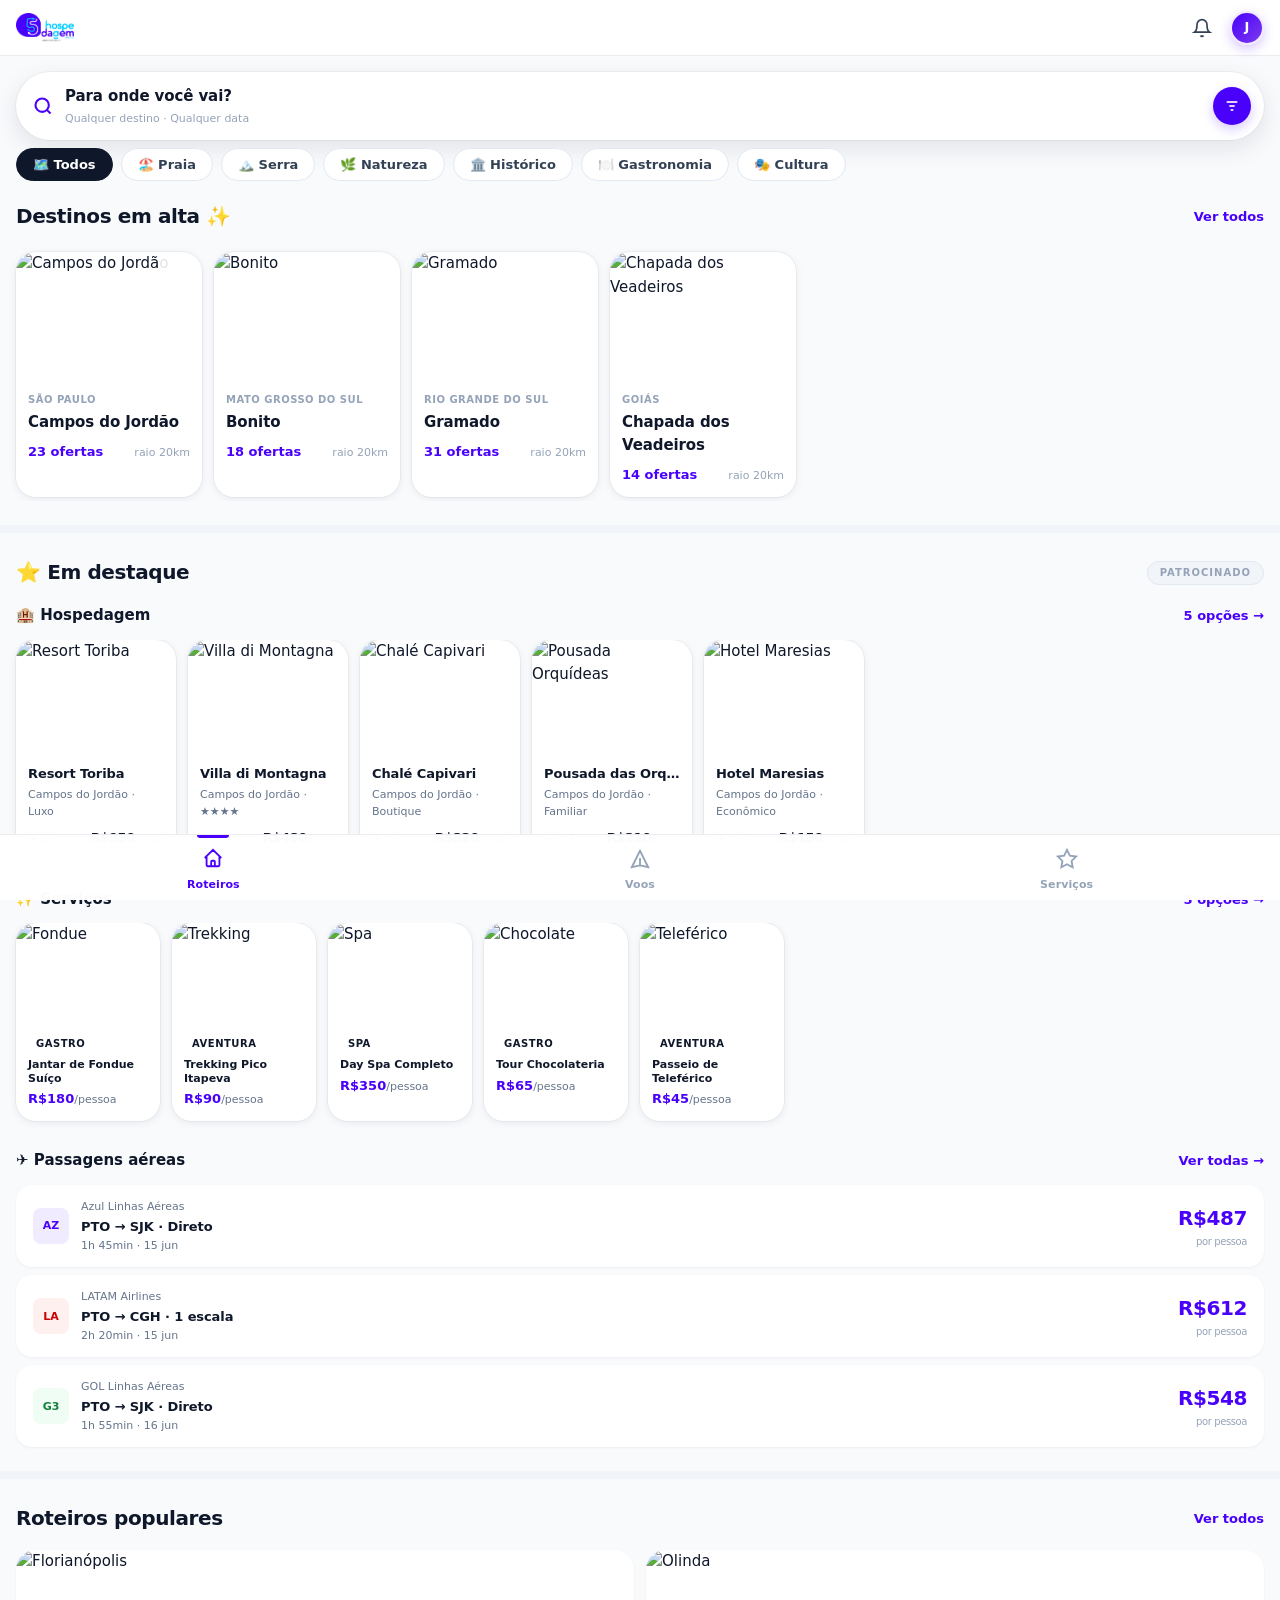
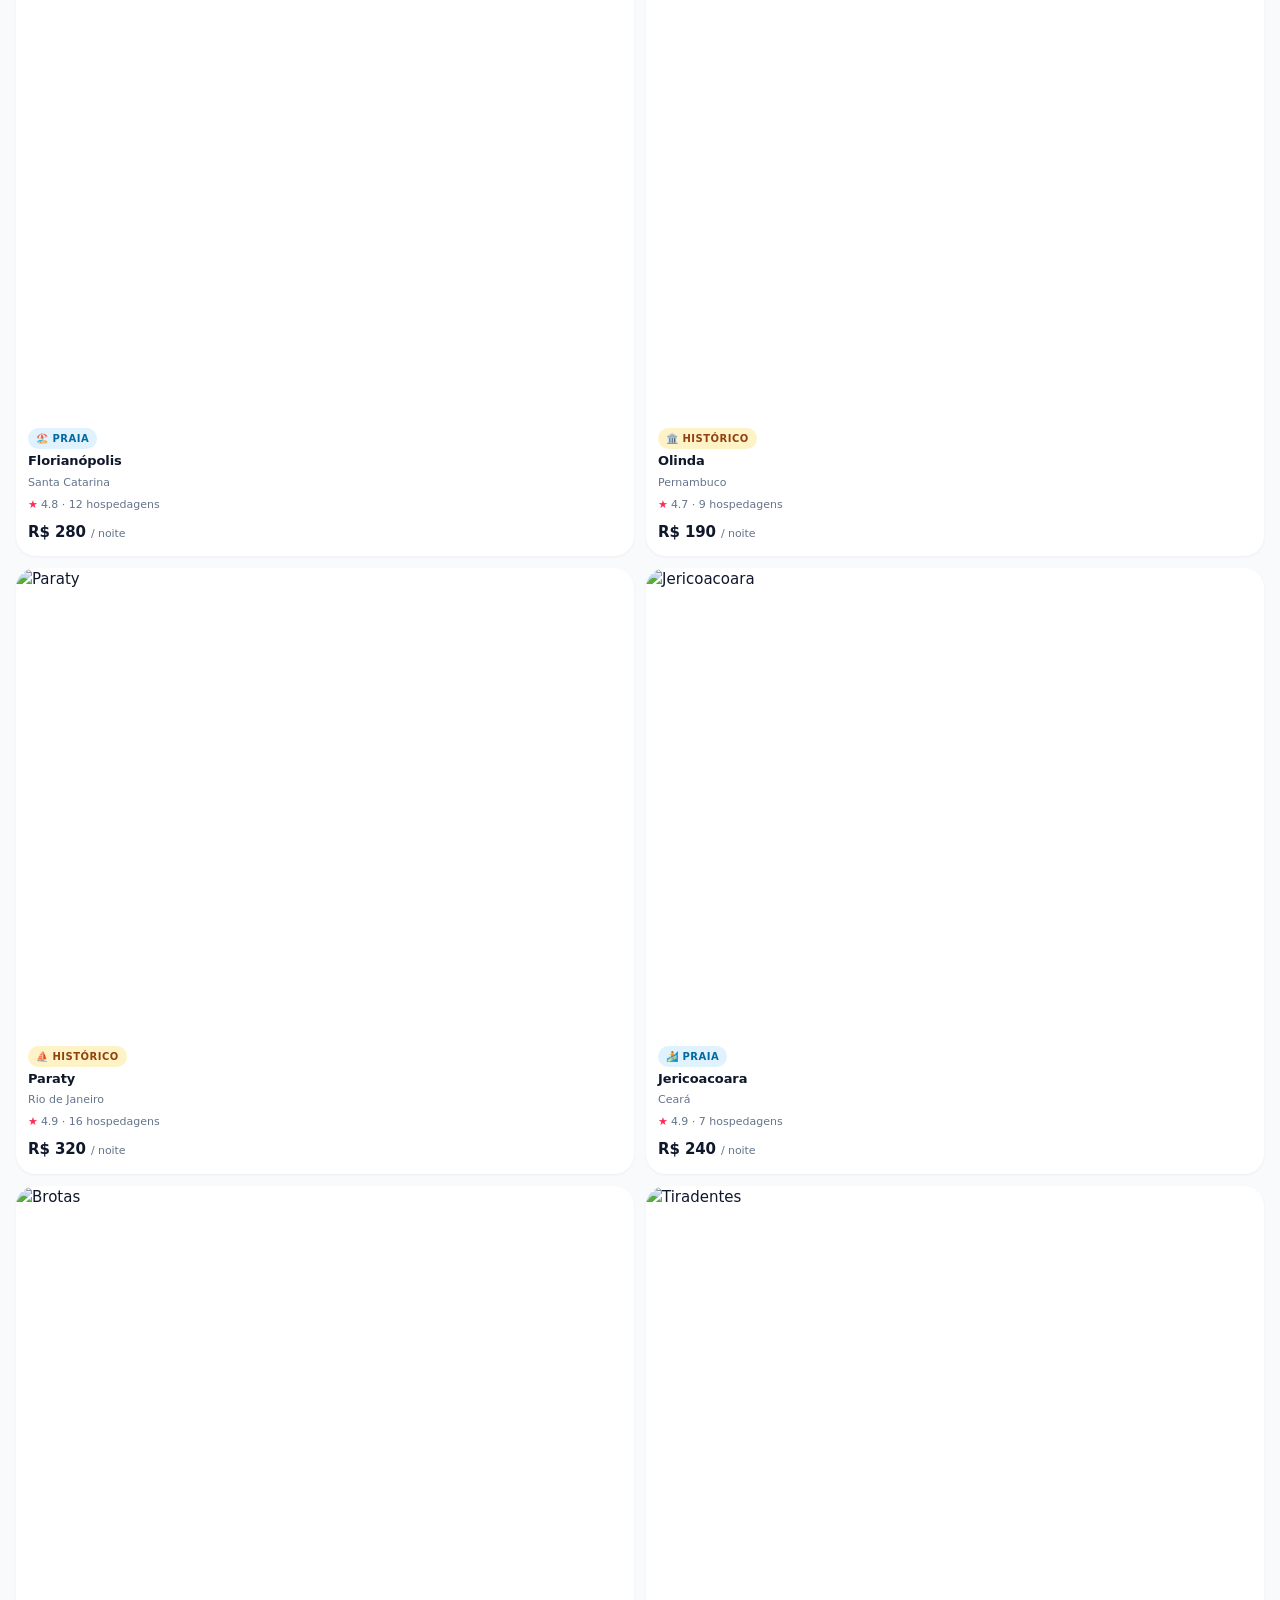
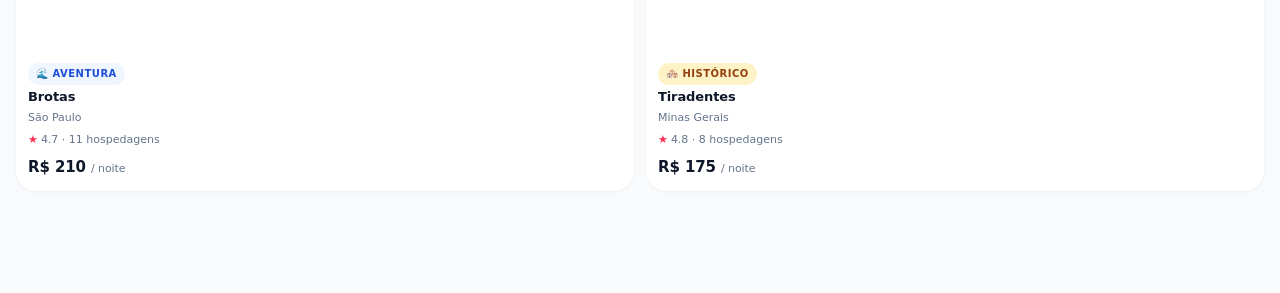
==== commit 27d2c1ee: "Seção patrocinada na home + roteiro editorial com pontos fortes Home (index.html): - Seção "Em desta" ====
--- a/index.html
+++ b/index.html
@@ -10,7 +10,7 @@
 
 <header class="app-header">
   <div class="app-logo">
-    <img src="logo.png" alt="5S Hospedagem" class="header-logo-img"
+    <img src="Group 1000002897.png" alt="5S Hospedagem" class="header-logo-img"
          onerror="this.style.display='none';this.nextElementSibling.style.display='flex'">
     <div class="header-logo-fallback">
       <div class="header-brand-mark">5</div>
@@ -125,6 +125,188 @@
       </div>
       </a>
 
+    </div>
+  </section>
+
+  <div class="divider"></div>
+
+  <!-- Em destaque: patrocinados -->
+  <section class="section" style="padding-bottom:0;">
+    <div class="section-hd">
+      <span class="section-hd-title">⭐ Em destaque</span>
+      <span class="patrocinio-badge">Patrocinado</span>
+    </div>
+
+    <!-- 🏨 Hospedagem -->
+    <div class="spon-cat-hd">
+      <span>🏨 Hospedagem</span>
+      <a href="roteiro-detalhe.html">5 opções →</a>
+    </div>
+    <div class="spon-strip">
+      <a href="roteiro-detalhe.html" style="display:contents">
+      <div class="spon-hosp">
+        <img src="https://picsum.photos/seed/spon-h1/320/220" alt="Resort Toriba">
+        <div class="spon-hosp-body">
+          <div class="spon-hosp-name">Resort Toriba</div>
+          <div class="spon-hosp-type">Campos do Jordão · Luxo</div>
+          <div class="spon-hosp-footer">
+            <div class="spon-hosp-rating">★ 4.9</div>
+            <div class="spon-hosp-price">R$950<span>/noite</span></div>
+          </div>
+        </div>
+      </div>
+      </a>
+      <a href="roteiro-detalhe.html" style="display:contents">
+      <div class="spon-hosp">
+        <img src="https://picsum.photos/seed/spon-h2/320/220" alt="Villa di Montagna">
+        <div class="spon-hosp-body">
+          <div class="spon-hosp-name">Villa di Montagna</div>
+          <div class="spon-hosp-type">Campos do Jordão · ★★★★</div>
+          <div class="spon-hosp-footer">
+            <div class="spon-hosp-rating">★ 4.9</div>
+            <div class="spon-hosp-price">R$480<span>/noite</span></div>
+          </div>
+        </div>
+      </div>
+      </a>
+      <a href="roteiro-detalhe.html" style="display:contents">
+      <div class="spon-hosp">
+        <img src="https://picsum.photos/seed/spon-h3/320/220" alt="Chalé Capivari">
+        <div class="spon-hosp-body">
+          <div class="spon-hosp-name">Chalé Capivari</div>
+          <div class="spon-hosp-type">Campos do Jordão · Boutique</div>
+          <div class="spon-hosp-footer">
+            <div class="spon-hosp-rating">★ 4.8</div>
+            <div class="spon-hosp-price">R$320<span>/noite</span></div>
+          </div>
+        </div>
+      </div>
+      </a>
+      <a href="roteiro-detalhe.html" style="display:contents">
+      <div class="spon-hosp">
+        <img src="https://picsum.photos/seed/spon-h4/320/220" alt="Pousada Orquídeas">
+        <div class="spon-hosp-body">
+          <div class="spon-hosp-name">Pousada das Orquídeas</div>
+          <div class="spon-hosp-type">Campos do Jordão · Familiar</div>
+          <div class="spon-hosp-footer">
+            <div class="spon-hosp-rating">★ 4.7</div>
+            <div class="spon-hosp-price">R$210<span>/noite</span></div>
+          </div>
+        </div>
+      </div>
+      </a>
+      <a href="roteiro-detalhe.html" style="display:contents">
+      <div class="spon-hosp">
+        <img src="https://picsum.photos/seed/spon-h5/320/220" alt="Hotel Maresias">
+        <div class="spon-hosp-body">
+          <div class="spon-hosp-name">Hotel Maresias</div>
+          <div class="spon-hosp-type">Campos do Jordão · Econômico</div>
+          <div class="spon-hosp-footer">
+            <div class="spon-hosp-rating">★ 4.5</div>
+            <div class="spon-hosp-price">R$150<span>/noite</span></div>
+          </div>
+        </div>
+      </div>
+      </a>
+    </div>
+
+    <!-- ✨ Serviços -->
+    <div class="spon-cat-hd" style="margin-top:var(--sp-5);">
+      <span>✨ Serviços</span>
+      <a href="servicos.html">5 opções →</a>
+    </div>
+    <div class="spon-strip">
+      <a href="servico-detalhe.html" style="display:contents">
+      <div class="spon-srv">
+        <img src="https://picsum.photos/seed/spon-s1/300/200" alt="Fondue">
+        <div class="spon-srv-body">
+          <span class="spon-srv-cat gastro">Gastro</span>
+          <div class="spon-srv-name">Jantar de Fondue Suíço</div>
+          <div class="spon-srv-price">R$180<span>/pessoa</span></div>
+        </div>
+      </div>
+      </a>
+      <a href="servico-detalhe.html" style="display:contents">
+      <div class="spon-srv">
+        <img src="https://picsum.photos/seed/spon-s2/300/200" alt="Trekking">
+        <div class="spon-srv-body">
+          <span class="spon-srv-cat aventura">Aventura</span>
+          <div class="spon-srv-name">Trekking Pico Itapeva</div>
+          <div class="spon-srv-price">R$90<span>/pessoa</span></div>
+        </div>
+      </div>
+      </a>
+      <a href="servico-detalhe.html" style="display:contents">
+      <div class="spon-srv">
+        <img src="https://picsum.photos/seed/spon-s3/300/200" alt="Spa">
+        <div class="spon-srv-body">
+          <span class="spon-srv-cat spa">Spa</span>
+          <div class="spon-srv-name">Day Spa Completo</div>
+          <div class="spon-srv-price">R$350<span>/pessoa</span></div>
+        </div>
+      </div>
+      </a>
+      <a href="servico-detalhe.html" style="display:contents">
+      <div class="spon-srv">
+        <img src="https://picsum.photos/seed/spon-s4/300/200" alt="Chocolate">
+        <div class="spon-srv-body">
+          <span class="spon-srv-cat gastro">Gastro</span>
+          <div class="spon-srv-name">Tour Chocolateria</div>
+          <div class="spon-srv-price">R$65<span>/pessoa</span></div>
+        </div>
+      </div>
+      </a>
+      <a href="servico-detalhe.html" style="display:contents">
+      <div class="spon-srv">
+        <img src="https://picsum.photos/seed/spon-s5/300/200" alt="Teleférico">
+        <div class="spon-srv-body">
+          <span class="spon-srv-cat aventura">Aventura</span>
+          <div class="spon-srv-name">Passeio de Teleférico</div>
+          <div class="spon-srv-price">R$45<span>/pessoa</span></div>
+        </div>
+      </div>
+      </a>
+    </div>
+
+    <!-- ✈️ Passagens aéreas -->
+    <div class="spon-cat-hd" style="margin-top:var(--sp-5);">
+      <span>✈️ Passagens aéreas</span>
+      <a href="voos.html">Ver todas →</a>
+    </div>
+    <div style="display:flex;flex-direction:column;gap:var(--sp-2);padding:0 var(--page-px);padding-bottom:var(--sp-6);">
+      <a href="voos-resultados.html" style="display:contents">
+      <div class="spon-voo">
+        <div class="spon-voo-logo" style="background:var(--p-08);color:var(--p);">AZ</div>
+        <div class="spon-voo-info">
+          <div class="spon-voo-airline">Azul Linhas Aéreas</div>
+          <div class="spon-voo-route">PTO → SJK · Direto</div>
+          <div class="spon-voo-detail">1h 45min · 15 jun</div>
+        </div>
+        <div class="spon-voo-price">R$487<span class="spon-voo-per">por pessoa</span></div>
+      </div>
+      </a>
+      <a href="voos-resultados.html" style="display:contents">
+      <div class="spon-voo">
+        <div class="spon-voo-logo" style="background:#fff0f0;color:#c00;">LA</div>
+        <div class="spon-voo-info">
+          <div class="spon-voo-airline">LATAM Airlines</div>
+          <div class="spon-voo-route">PTO → CGH · 1 escala</div>
+          <div class="spon-voo-detail">2h 20min · 15 jun</div>
+        </div>
+        <div class="spon-voo-price">R$612<span class="spon-voo-per">por pessoa</span></div>
+      </div>
+      </a>
+      <a href="voos-resultados.html" style="display:contents">
+      <div class="spon-voo">
+        <div class="spon-voo-logo" style="background:#f0fdf4;color:#15803d;">G3</div>
+        <div class="spon-voo-info">
+          <div class="spon-voo-airline">GOL Linhas Aéreas</div>
+          <div class="spon-voo-route">PTO → SJK · Direto</div>
+          <div class="spon-voo-detail">1h 55min · 16 jun</div>
+        </div>
+        <div class="spon-voo-price">R$548<span class="spon-voo-per">por pessoa</span></div>
+      </div>
+      </a>
     </div>
   </section>
 
--- a/_styles.css
+++ b/_styles.css
@@ -1206,6 +1206,161 @@
 .mb24 { margin-bottom: var(--sp-6); }
 .gap8 { gap: var(--sp-2); }
 
+/* ── Patrocínio / Em Destaque ────────────────────────── */
+.patrocinio-badge {
+  font-size: var(--fs-2xs); font-weight: var(--fw-bold);
+  color: var(--subtle); text-transform: uppercase;
+  letter-spacing: var(--ls-wider); background: var(--surface-3);
+  border: 1px solid var(--border); padding: 3px var(--sp-3);
+  border-radius: var(--r-full);
+}
+.spon-cat-hd {
+  display: flex; justify-content: space-between; align-items: center;
+  padding: 0 var(--page-px); margin-bottom: var(--sp-3);
+}
+.spon-cat-hd > span {
+  font-size: var(--fs-base); font-weight: var(--fw-heavy); color: var(--ink);
+}
+.spon-cat-hd > a {
+  font-size: var(--fs-sm); font-weight: var(--fw-semi); color: var(--p);
+}
+.spon-strip {
+  display: flex; gap: var(--sp-3);
+  overflow-x: auto; padding: 0 var(--page-px) var(--sp-2);
+  scrollbar-width: none; -webkit-overflow-scrolling: touch;
+}
+.spon-strip::-webkit-scrollbar { display: none; }
+
+/* Hotel card — strip */
+.spon-hosp {
+  flex-shrink: 0; width: 160px;
+  background: var(--surface); border-radius: var(--r-xl);
+  overflow: hidden; box-shadow: var(--s-2);
+  cursor: pointer; transition: all .2s;
+}
+.spon-hosp:hover { transform: translateY(-3px); box-shadow: var(--s-3); }
+.spon-hosp > img { width: 100%; height: 112px; object-fit: cover; }
+.spon-hosp-body { padding: var(--sp-3); }
+.spon-hosp-name {
+  font-size: var(--fs-sm); font-weight: var(--fw-bold);
+  letter-spacing: var(--ls-base); margin-bottom: 2px;
+  white-space: nowrap; overflow: hidden; text-overflow: ellipsis;
+}
+.spon-hosp-type { font-size: var(--fs-xs); color: var(--muted); margin-bottom: var(--sp-2); }
+.spon-hosp-footer { display: flex; justify-content: space-between; align-items: flex-end; }
+.spon-hosp-rating { font-size: var(--fs-xs); color: var(--muted); }
+.spon-hosp-price {
+  font-size: var(--fs-sm); font-weight: var(--fw-heavy); color: var(--ink); letter-spacing: var(--ls-tight);
+}
+.spon-hosp-price span { font-size: var(--fs-xs); font-weight: var(--fw-regular); color: var(--muted); }
+
+/* Serviço card — strip */
+.spon-srv {
+  flex-shrink: 0; width: 144px;
+  background: var(--surface); border-radius: var(--r-xl);
+  overflow: hidden; box-shadow: var(--s-2);
+  cursor: pointer; transition: all .2s;
+}
+.spon-srv:hover { transform: translateY(-3px); box-shadow: var(--s-3); }
+.spon-srv > img { width: 100%; height: 100px; object-fit: cover; }
+.spon-srv-body { padding: var(--sp-2) var(--sp-3) var(--sp-3); }
+.spon-srv-cat {
+  font-size: var(--fs-2xs); font-weight: var(--fw-bold);
+  text-transform: uppercase; letter-spacing: var(--ls-wide);
+  padding: 2px var(--sp-2); border-radius: var(--r-full);
+  margin-bottom: var(--sp-1); display: inline-block;
+}
+.spon-srv-name {
+  font-size: var(--fs-xs); font-weight: var(--fw-bold);
+  line-height: var(--lh-snug); margin-bottom: var(--sp-1);
+}
+.spon-srv-price { font-size: var(--fs-sm); font-weight: var(--fw-heavy); color: var(--p); }
+.spon-srv-price span { font-size: var(--fs-xs); font-weight: var(--fw-regular); color: var(--muted); }
+
+/* Voo compacto — lista patrocinada */
+.spon-voo {
+  display: flex; align-items: center; gap: var(--sp-3);
+  background: var(--surface); border-radius: var(--r-lg);
+  padding: var(--sp-3) var(--sp-4); box-shadow: var(--s-1);
+  cursor: pointer; transition: all .2s; border: 1.5px solid transparent;
+}
+.spon-voo:hover { box-shadow: var(--s-3); border-color: var(--p-14); }
+.spon-voo-logo {
+  width: 36px; height: 36px; border-radius: var(--r-sm);
+  display: flex; align-items: center; justify-content: center;
+  font-size: var(--fs-xs); font-weight: var(--fw-heavy); flex-shrink: 0;
+}
+.spon-voo-info { flex: 1; min-width: 0; }
+.spon-voo-airline { font-size: var(--fs-xs); color: var(--muted); margin-bottom: 2px; }
+.spon-voo-route { font-size: var(--fs-sm); font-weight: var(--fw-bold); letter-spacing: var(--ls-base); }
+.spon-voo-detail { font-size: var(--fs-xs); color: var(--muted); }
+.spon-voo-price {
+  font-size: var(--fs-lg); font-weight: var(--fw-black);
+  color: var(--p); letter-spacing: var(--ls-tight); flex-shrink: 0; text-align: right;
+}
+.spon-voo-per {
+  display: block; font-size: var(--fs-2xs); font-weight: var(--fw-regular); color: var(--subtle);
+}
+
+/* ── Pontos Fortes ────────────────────────────────────── */
+.pf-strip {
+  display: flex; gap: var(--sp-3);
+  overflow-x: auto; padding: 0 var(--page-px) var(--sp-2);
+  scrollbar-width: none; -webkit-overflow-scrolling: touch;
+}
+.pf-strip::-webkit-scrollbar { display: none; }
+.pf-card {
+  flex-shrink: 0; width: 136px;
+  background: var(--surface); border-radius: var(--r-xl);
+  padding: var(--sp-4); box-shadow: var(--s-1);
+  border: 1px solid var(--border-2);
+}
+.pf-icon { font-size: 26px; margin-bottom: var(--sp-2); }
+.pf-title {
+  font-size: var(--fs-sm); font-weight: var(--fw-heavy);
+  color: var(--ink); letter-spacing: var(--ls-base); margin-bottom: var(--sp-1);
+}
+.pf-desc { font-size: var(--fs-xs); color: var(--muted); line-height: var(--lh-base); }
+
+/* ── Editorial / Matéria ──────────────────────────────── */
+.editorial-lead {
+  font-size: var(--fs-md); color: var(--ink-3);
+  line-height: var(--lh-loose); font-style: italic;
+  margin-bottom: var(--sp-4); font-weight: var(--fw-regular);
+}
+.editorial-body {
+  font-size: var(--fs-base); color: var(--ink-3);
+  line-height: var(--lh-loose); margin-bottom: var(--sp-4);
+}
+.pull-quote {
+  border-left: 3px solid var(--p);
+  padding: var(--sp-3) var(--sp-4);
+  margin: var(--sp-4) 0;
+  background: var(--p-08); border-radius: 0 var(--r-md) var(--r-md) 0;
+  font-size: var(--fs-base); font-style: italic; font-weight: var(--fw-medium);
+  color: var(--p-dark); line-height: var(--lh-base);
+}
+.sobre-section-title {
+  font-size: var(--fs-md); font-weight: var(--fw-heavy);
+  letter-spacing: var(--ls-tight); color: var(--ink);
+  margin-bottom: var(--sp-3);
+}
+.sobre-product-preview {
+  background: var(--surface-2); border-radius: var(--r-xl);
+  padding: var(--sp-4); margin-bottom: var(--sp-2);
+  border: 1px solid var(--border-2);
+}
+.sobre-product-hd {
+  display: flex; justify-content: space-between; align-items: center;
+  margin-bottom: var(--sp-3);
+}
+.sobre-product-hd span {
+  font-size: var(--fs-sm); font-weight: var(--fw-heavy); color: var(--ink);
+}
+.sobre-product-hd a {
+  font-size: var(--fs-xs); font-weight: var(--fw-semi); color: var(--p);
+}
+
 /* ── Animations ──────────────────────────────────────── */
 @keyframes pulse-p {
   0%,100% { box-shadow:0 0 0 0 rgba(73,1,251,.3); }
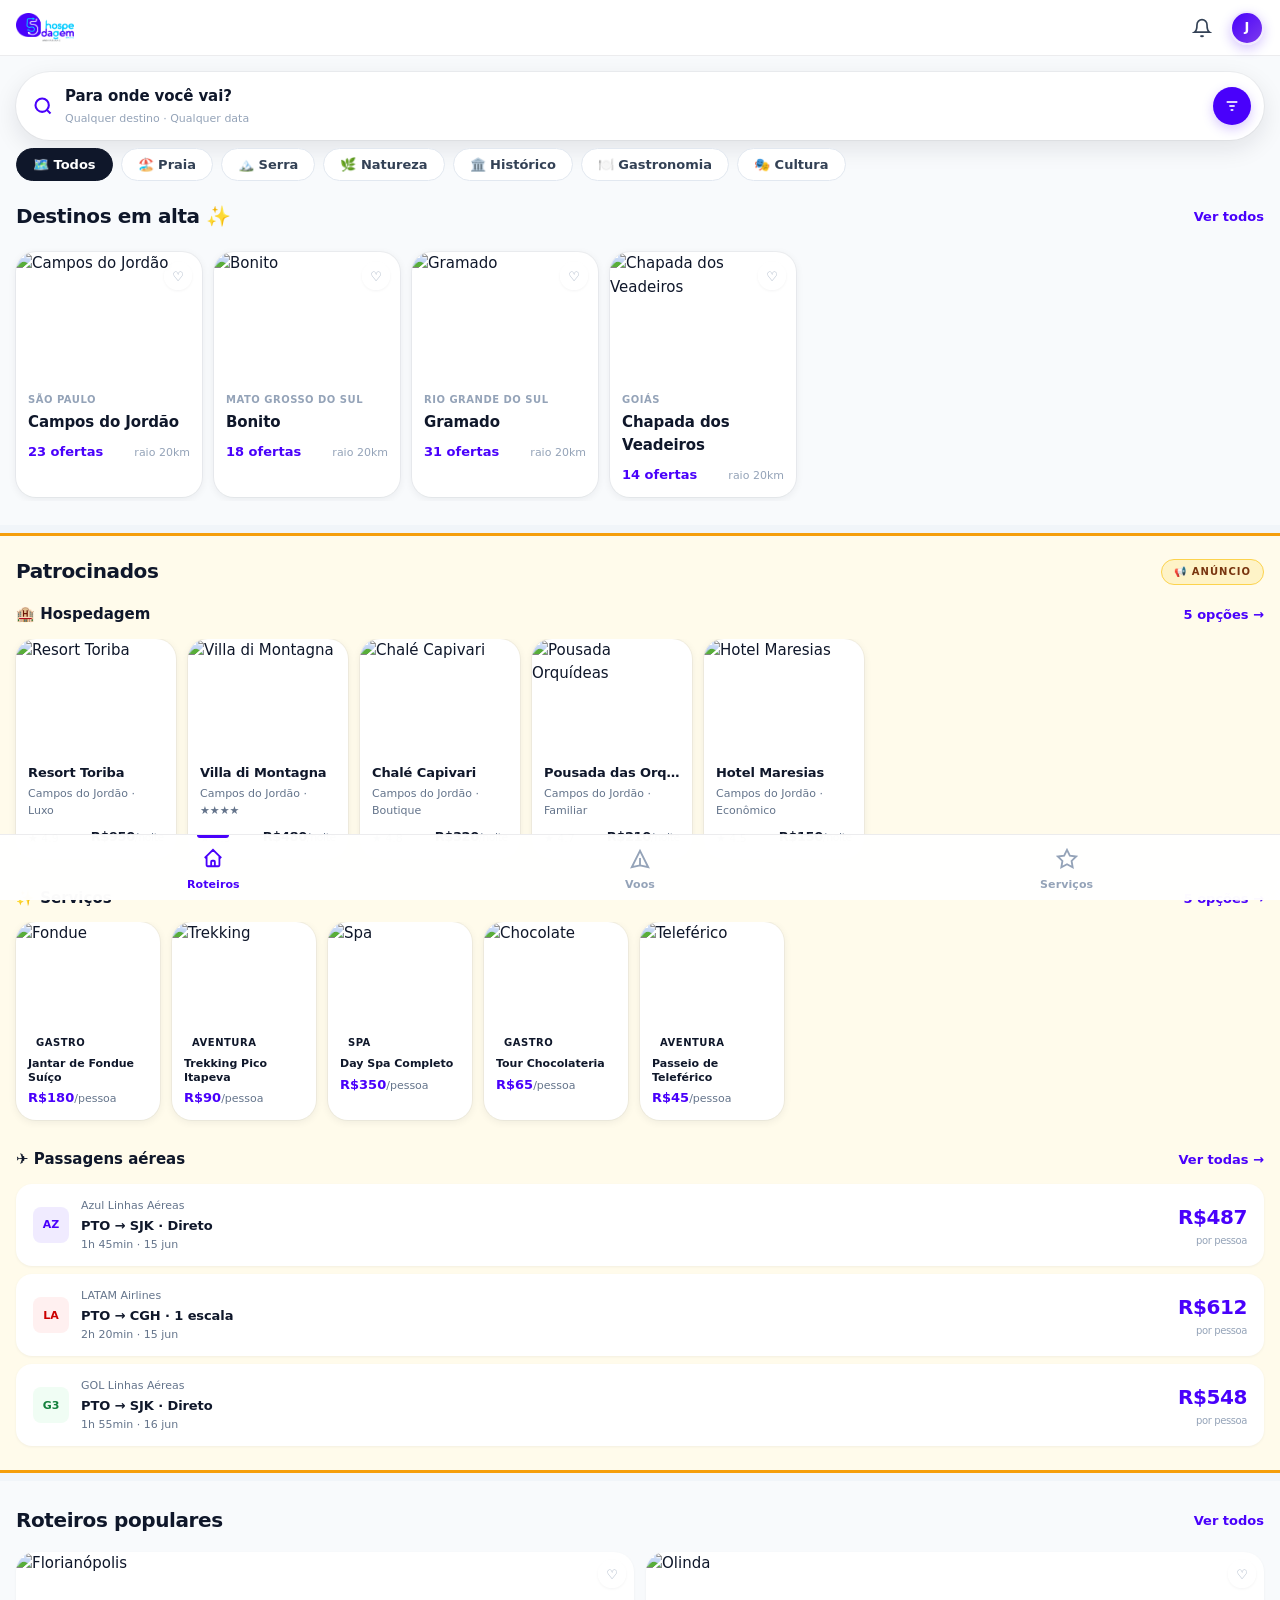
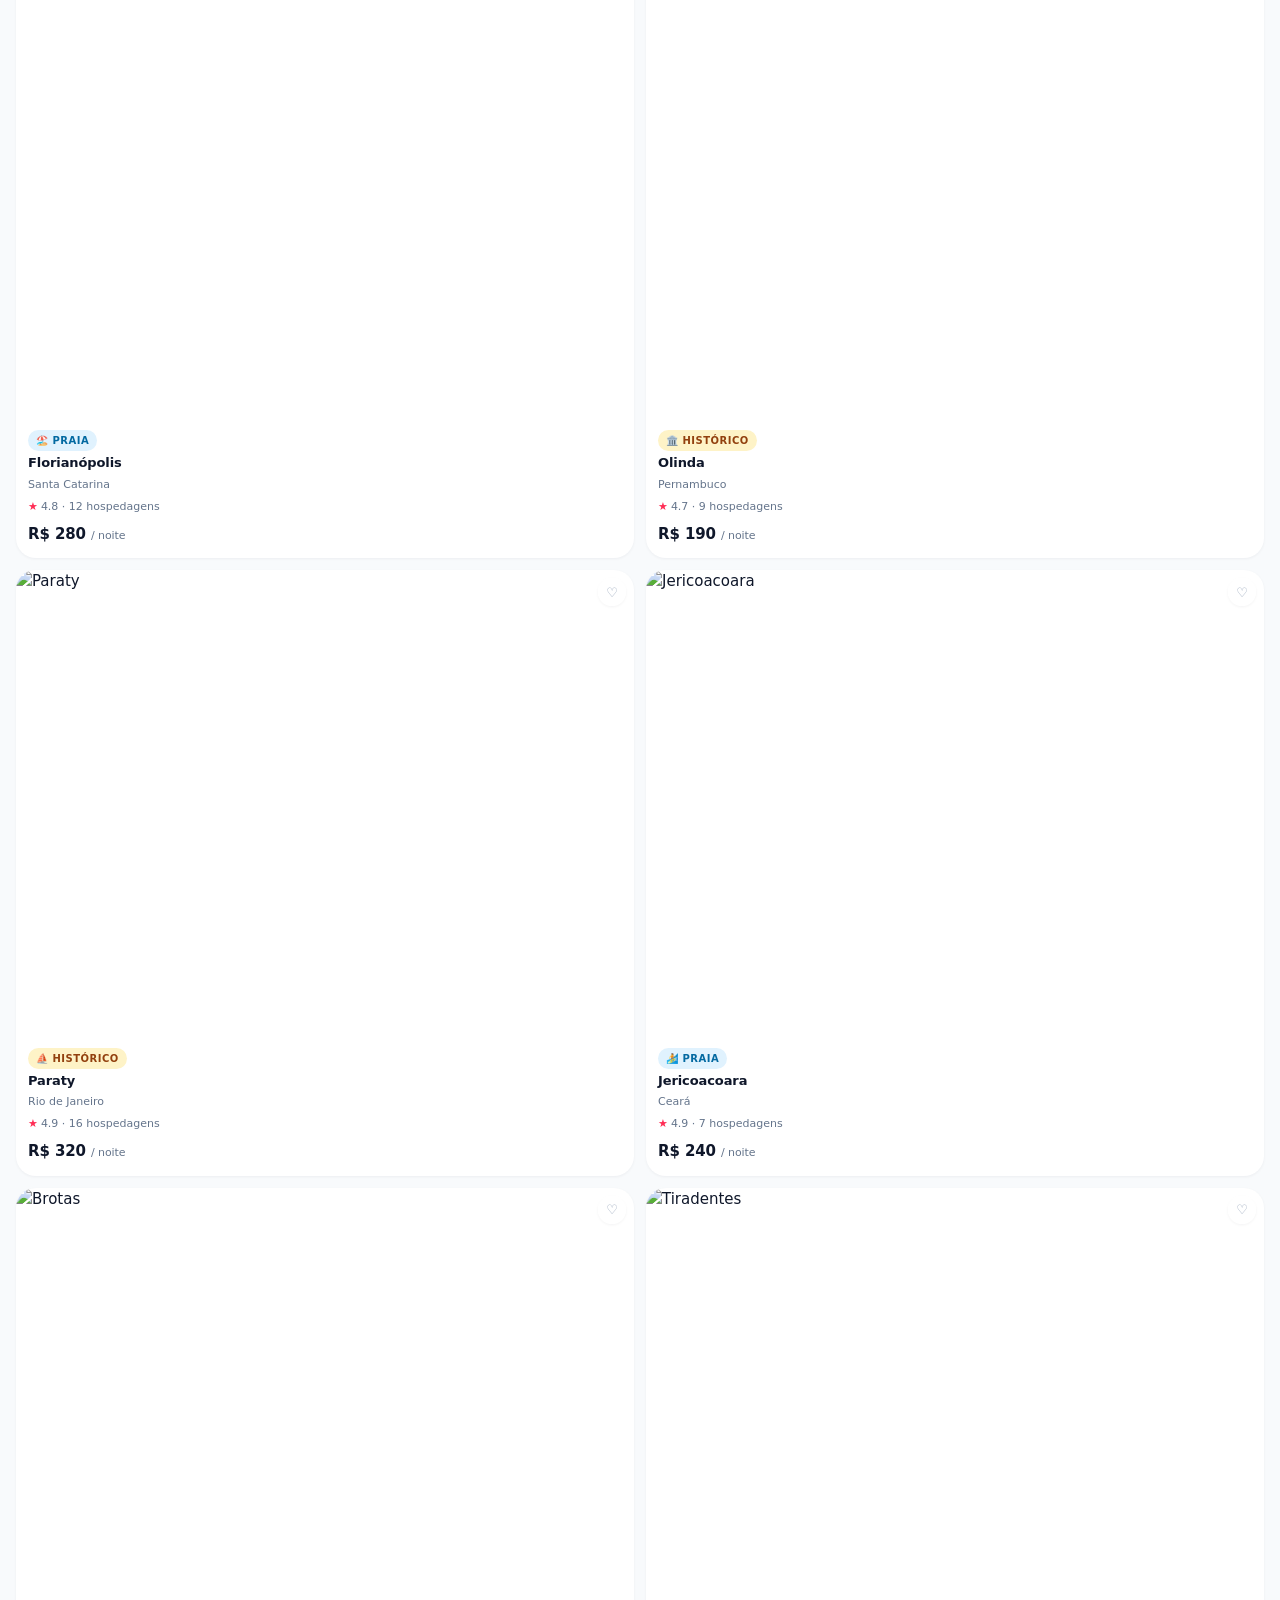
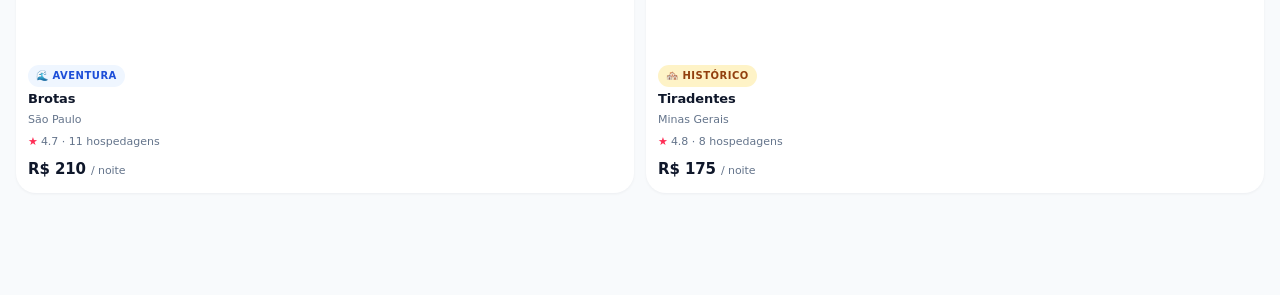
==== commit e7414a43: "Seção patrocinada com visual diferenciado - Renomeia "Em destaque" → "Patrocinados" - Fundo âmbar (#" ====
--- a/index.html
+++ b/index.html
@@ -130,11 +130,11 @@
 
   <div class="divider"></div>
 
-  <!-- Em destaque: patrocinados -->
-  <section class="section" style="padding-bottom:0;">
-    <div class="section-hd">
-      <span class="section-hd-title">⭐ Em destaque</span>
-      <span class="patrocinio-badge">Patrocinado</span>
+  <!-- Patrocinados -->
+  <section class="spon-section">
+    <div class="spon-section-hd">
+      <span class="spon-section-title">Patrocinados</span>
+      <span class="patrocinio-badge">Anúncio</span>
     </div>
 
     <!-- 🏨 Hospedagem -->
--- a/_styles.css
+++ b/_styles.css
@@ -1206,13 +1206,33 @@
 .mb24 { margin-bottom: var(--sp-6); }
 .gap8 { gap: var(--sp-2); }
 
-/* ── Patrocínio / Em Destaque ────────────────────────── */
+/* ── Seção Patrocinada ───────────────────────────────── */
+.spon-section {
+  background: #FFFBEB;
+  border-top: 3px solid #F59E0B;
+  border-bottom: 3px solid #F59E0B;
+  padding: var(--sp-5) 0 0;
+  position: relative;
+}
+.spon-section-hd {
+  display: flex; justify-content: space-between; align-items: center;
+  padding: 0 var(--page-px); margin-bottom: var(--sp-4);
+}
+.spon-section-title {
+  font-size: var(--fs-lg); font-weight: var(--fw-heavy);
+  letter-spacing: var(--ls-tight); color: var(--ink);
+  display: flex; align-items: center; gap: var(--sp-2);
+}
 .patrocinio-badge {
-  font-size: var(--fs-2xs); font-weight: var(--fw-bold);
-  color: var(--subtle); text-transform: uppercase;
-  letter-spacing: var(--ls-wider); background: var(--surface-3);
-  border: 1px solid var(--border); padding: 3px var(--sp-3);
-  border-radius: var(--r-full);
+  display: inline-flex; align-items: center; gap: 5px;
+  font-size: var(--fs-2xs); font-weight: var(--fw-heavy);
+  color: #78350F; text-transform: uppercase;
+  letter-spacing: var(--ls-wider);
+  background: #FEF3C7; border: 1.5px solid #FCD34D;
+  padding: 4px var(--sp-3); border-radius: var(--r-full);
+}
+.patrocinio-badge::before {
+  content: '📢'; font-size: 10px;
 }
 .spon-cat-hd {
   display: flex; justify-content: space-between; align-items: center;
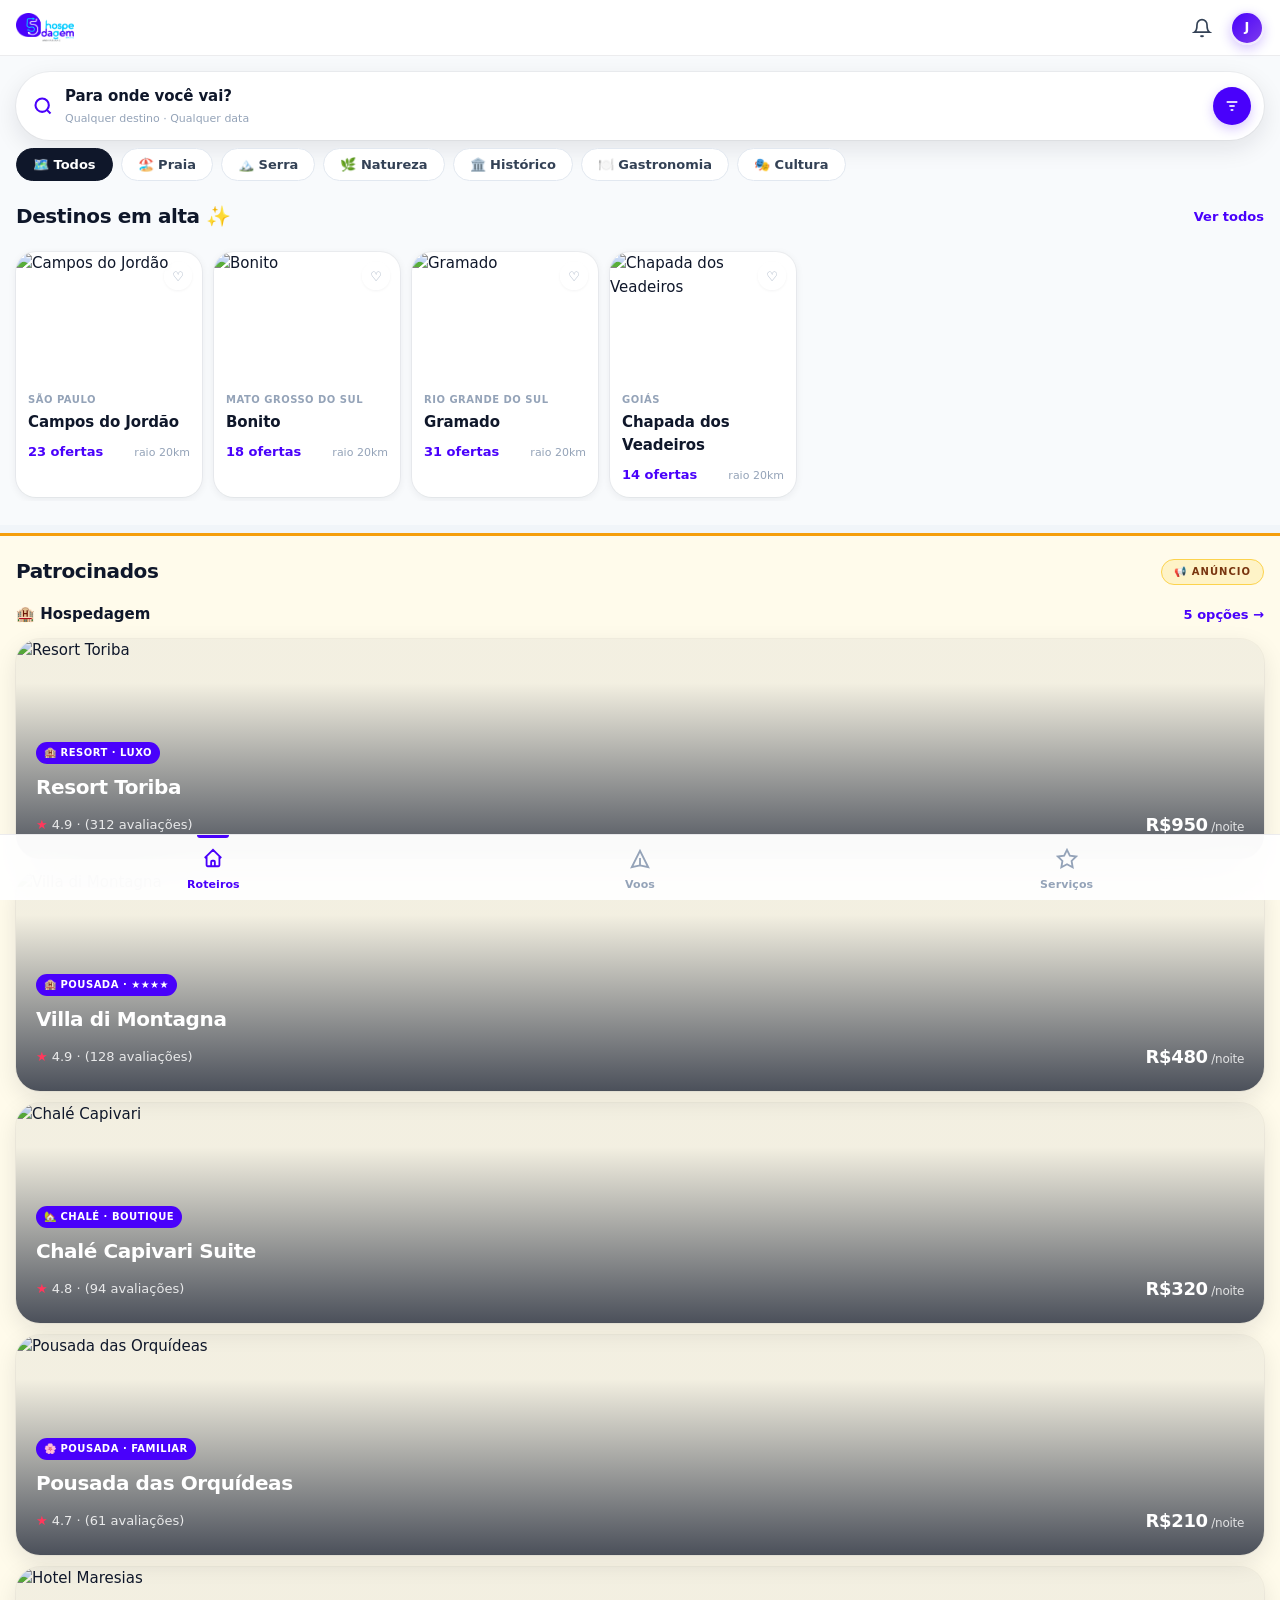
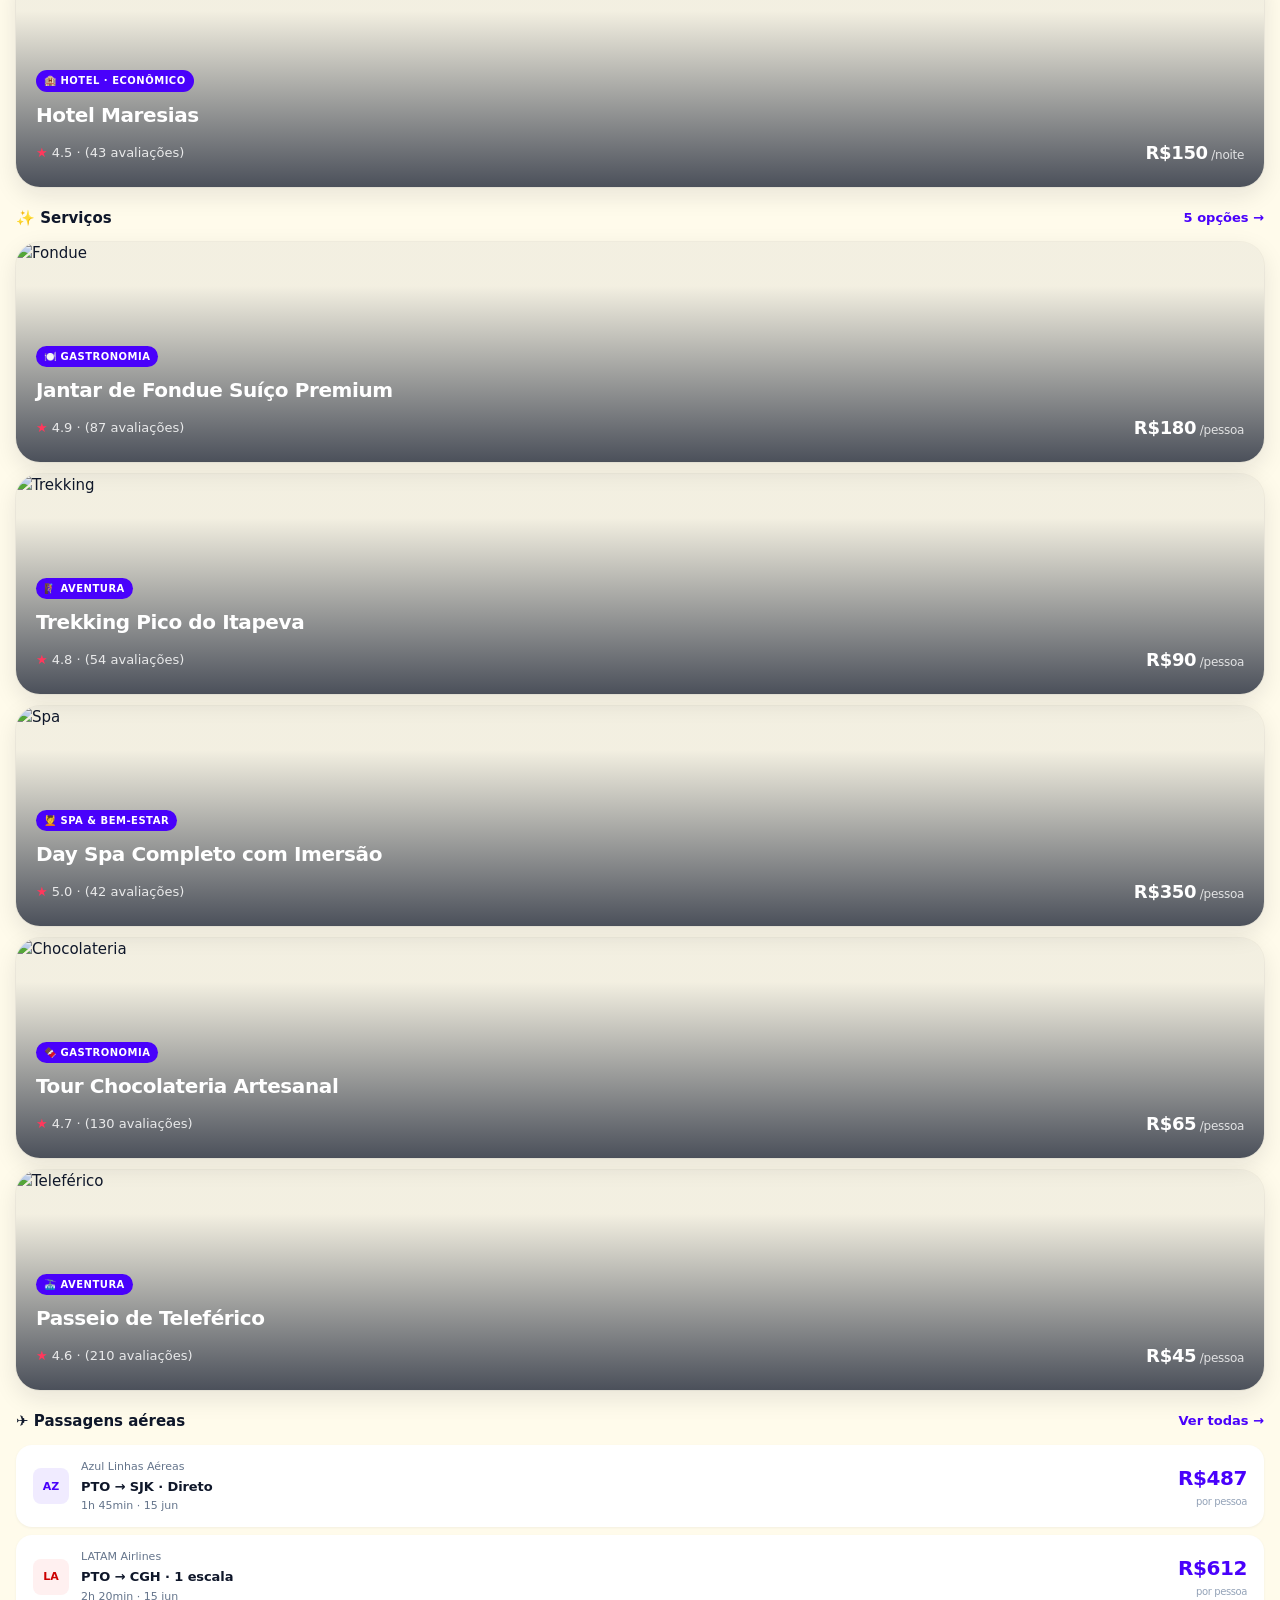
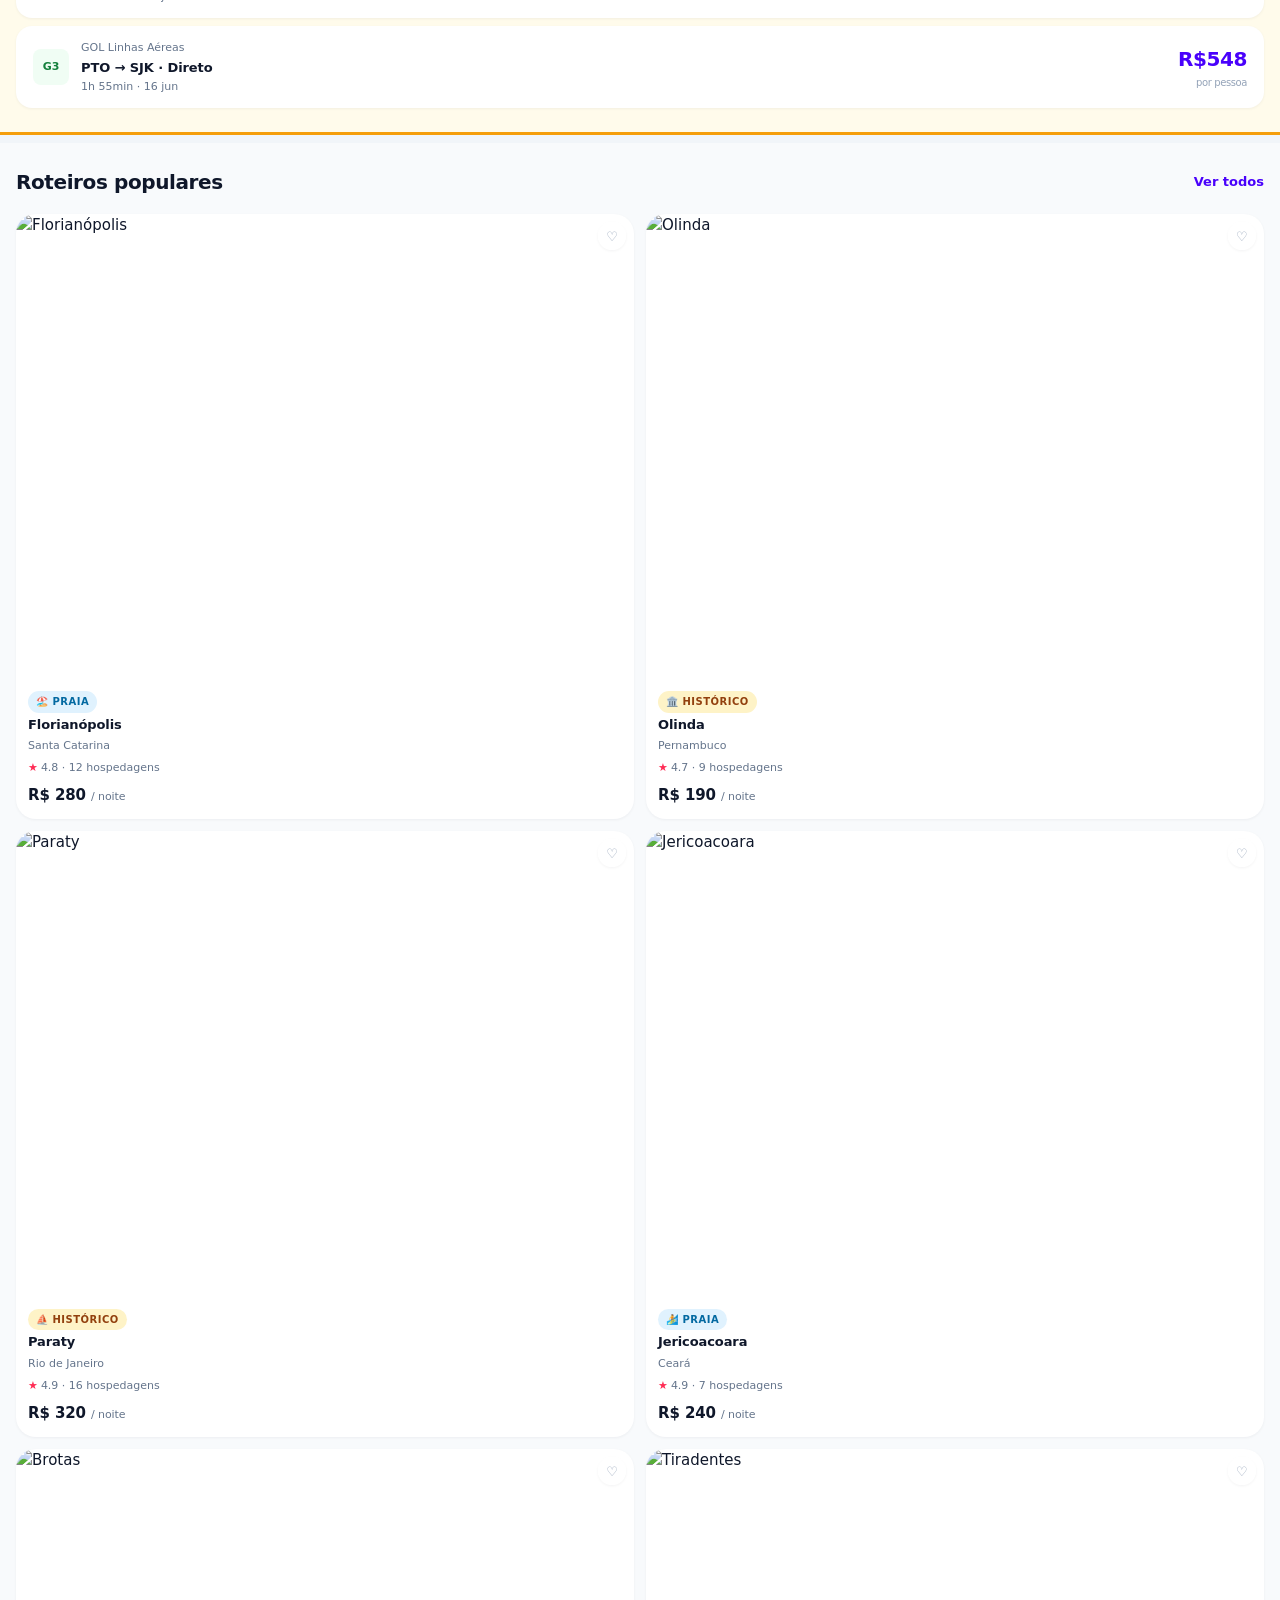
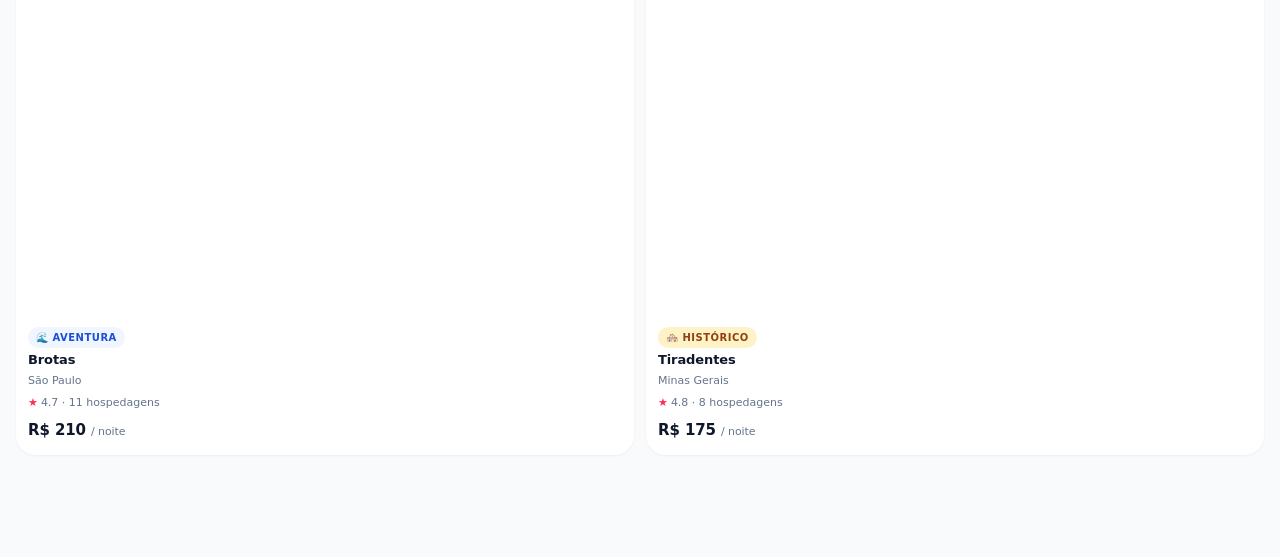
==== commit a7116192: "Cards patrocinados no formato featured-card com imagem + overlay Substitui horizontal scroll por car" ====
--- a/index.html
+++ b/index.html
@@ -142,68 +142,68 @@
       <span>🏨 Hospedagem</span>
       <a href="roteiro-detalhe.html">5 opções →</a>
     </div>
-    <div class="spon-strip">
-      <a href="roteiro-detalhe.html" style="display:contents">
-      <div class="spon-hosp">
-        <img src="https://picsum.photos/seed/spon-h1/320/220" alt="Resort Toriba">
-        <div class="spon-hosp-body">
-          <div class="spon-hosp-name">Resort Toriba</div>
-          <div class="spon-hosp-type">Campos do Jordão · Luxo</div>
-          <div class="spon-hosp-footer">
-            <div class="spon-hosp-rating">★ 4.9</div>
-            <div class="spon-hosp-price">R$950<span>/noite</span></div>
-          </div>
-        </div>
-      </div>
-      </a>
-      <a href="roteiro-detalhe.html" style="display:contents">
-      <div class="spon-hosp">
-        <img src="https://picsum.photos/seed/spon-h2/320/220" alt="Villa di Montagna">
-        <div class="spon-hosp-body">
-          <div class="spon-hosp-name">Villa di Montagna</div>
-          <div class="spon-hosp-type">Campos do Jordão · ★★★★</div>
-          <div class="spon-hosp-footer">
-            <div class="spon-hosp-rating">★ 4.9</div>
-            <div class="spon-hosp-price">R$480<span>/noite</span></div>
-          </div>
-        </div>
-      </div>
-      </a>
-      <a href="roteiro-detalhe.html" style="display:contents">
-      <div class="spon-hosp">
-        <img src="https://picsum.photos/seed/spon-h3/320/220" alt="Chalé Capivari">
-        <div class="spon-hosp-body">
-          <div class="spon-hosp-name">Chalé Capivari</div>
-          <div class="spon-hosp-type">Campos do Jordão · Boutique</div>
-          <div class="spon-hosp-footer">
-            <div class="spon-hosp-rating">★ 4.8</div>
-            <div class="spon-hosp-price">R$320<span>/noite</span></div>
-          </div>
-        </div>
-      </div>
-      </a>
-      <a href="roteiro-detalhe.html" style="display:contents">
-      <div class="spon-hosp">
-        <img src="https://picsum.photos/seed/spon-h4/320/220" alt="Pousada Orquídeas">
-        <div class="spon-hosp-body">
-          <div class="spon-hosp-name">Pousada das Orquídeas</div>
-          <div class="spon-hosp-type">Campos do Jordão · Familiar</div>
-          <div class="spon-hosp-footer">
-            <div class="spon-hosp-rating">★ 4.7</div>
-            <div class="spon-hosp-price">R$210<span>/noite</span></div>
-          </div>
-        </div>
-      </div>
-      </a>
-      <a href="roteiro-detalhe.html" style="display:contents">
-      <div class="spon-hosp">
-        <img src="https://picsum.photos/seed/spon-h5/320/220" alt="Hotel Maresias">
-        <div class="spon-hosp-body">
-          <div class="spon-hosp-name">Hotel Maresias</div>
-          <div class="spon-hosp-type">Campos do Jordão · Econômico</div>
-          <div class="spon-hosp-footer">
-            <div class="spon-hosp-rating">★ 4.5</div>
-            <div class="spon-hosp-price">R$150<span>/noite</span></div>
+    <div style="display:flex;flex-direction:column;gap:var(--sp-3);margin-bottom:var(--sp-5);">
+      <a href="roteiro-detalhe.html">
+      <div class="featured-card">
+        <img src="https://picsum.photos/seed/spon-h1/800/400" alt="Resort Toriba">
+        <div class="featured-content">
+          <span class="featured-cat">🏨 Resort · Luxo</span>
+          <div class="featured-title">Resort Toriba</div>
+          <div class="featured-meta">
+            <div style="color:rgba(255,255,255,.85);font-size:13px;display:flex;align-items:center;gap:4px;"><span style="color:#FF385C;">★</span> 4.9 · (312 avaliações)</div>
+            <div style="color:#fff;font-size:18px;font-weight:900;letter-spacing:-.3px;">R$950<span style="font-weight:400;font-size:12px;opacity:.8;"> /noite</span></div>
+          </div>
+        </div>
+      </div>
+      </a>
+      <a href="roteiro-detalhe.html">
+      <div class="featured-card">
+        <img src="https://picsum.photos/seed/spon-h2/800/400" alt="Villa di Montagna">
+        <div class="featured-content">
+          <span class="featured-cat">🏨 Pousada · ★★★★</span>
+          <div class="featured-title">Villa di Montagna</div>
+          <div class="featured-meta">
+            <div style="color:rgba(255,255,255,.85);font-size:13px;display:flex;align-items:center;gap:4px;"><span style="color:#FF385C;">★</span> 4.9 · (128 avaliações)</div>
+            <div style="color:#fff;font-size:18px;font-weight:900;letter-spacing:-.3px;">R$480<span style="font-weight:400;font-size:12px;opacity:.8;"> /noite</span></div>
+          </div>
+        </div>
+      </div>
+      </a>
+      <a href="roteiro-detalhe.html">
+      <div class="featured-card">
+        <img src="https://picsum.photos/seed/spon-h3/800/400" alt="Chalé Capivari">
+        <div class="featured-content">
+          <span class="featured-cat">🏡 Chalé · Boutique</span>
+          <div class="featured-title">Chalé Capivari Suite</div>
+          <div class="featured-meta">
+            <div style="color:rgba(255,255,255,.85);font-size:13px;display:flex;align-items:center;gap:4px;"><span style="color:#FF385C;">★</span> 4.8 · (94 avaliações)</div>
+            <div style="color:#fff;font-size:18px;font-weight:900;letter-spacing:-.3px;">R$320<span style="font-weight:400;font-size:12px;opacity:.8;"> /noite</span></div>
+          </div>
+        </div>
+      </div>
+      </a>
+      <a href="roteiro-detalhe.html">
+      <div class="featured-card">
+        <img src="https://picsum.photos/seed/spon-h4/800/400" alt="Pousada das Orquídeas">
+        <div class="featured-content">
+          <span class="featured-cat">🌸 Pousada · Familiar</span>
+          <div class="featured-title">Pousada das Orquídeas</div>
+          <div class="featured-meta">
+            <div style="color:rgba(255,255,255,.85);font-size:13px;display:flex;align-items:center;gap:4px;"><span style="color:#FF385C;">★</span> 4.7 · (61 avaliações)</div>
+            <div style="color:#fff;font-size:18px;font-weight:900;letter-spacing:-.3px;">R$210<span style="font-weight:400;font-size:12px;opacity:.8;"> /noite</span></div>
+          </div>
+        </div>
+      </div>
+      </a>
+      <a href="roteiro-detalhe.html">
+      <div class="featured-card">
+        <img src="https://picsum.photos/seed/spon-h5/800/400" alt="Hotel Maresias">
+        <div class="featured-content">
+          <span class="featured-cat">🏨 Hotel · Econômico</span>
+          <div class="featured-title">Hotel Maresias</div>
+          <div class="featured-meta">
+            <div style="color:rgba(255,255,255,.85);font-size:13px;display:flex;align-items:center;gap:4px;"><span style="color:#FF385C;">★</span> 4.5 · (43 avaliações)</div>
+            <div style="color:#fff;font-size:18px;font-weight:900;letter-spacing:-.3px;">R$150<span style="font-weight:400;font-size:12px;opacity:.8;"> /noite</span></div>
           </div>
         </div>
       </div>
@@ -211,65 +211,80 @@
     </div>
 
     <!-- ✨ Serviços -->
-    <div class="spon-cat-hd" style="margin-top:var(--sp-5);">
+    <div class="spon-cat-hd">
       <span>✨ Serviços</span>
       <a href="servicos.html">5 opções →</a>
     </div>
-    <div class="spon-strip">
-      <a href="servico-detalhe.html" style="display:contents">
-      <div class="spon-srv">
-        <img src="https://picsum.photos/seed/spon-s1/300/200" alt="Fondue">
-        <div class="spon-srv-body">
-          <span class="spon-srv-cat gastro">Gastro</span>
-          <div class="spon-srv-name">Jantar de Fondue Suíço</div>
-          <div class="spon-srv-price">R$180<span>/pessoa</span></div>
-        </div>
-      </div>
-      </a>
-      <a href="servico-detalhe.html" style="display:contents">
-      <div class="spon-srv">
-        <img src="https://picsum.photos/seed/spon-s2/300/200" alt="Trekking">
-        <div class="spon-srv-body">
-          <span class="spon-srv-cat aventura">Aventura</span>
-          <div class="spon-srv-name">Trekking Pico Itapeva</div>
-          <div class="spon-srv-price">R$90<span>/pessoa</span></div>
-        </div>
-      </div>
-      </a>
-      <a href="servico-detalhe.html" style="display:contents">
-      <div class="spon-srv">
-        <img src="https://picsum.photos/seed/spon-s3/300/200" alt="Spa">
-        <div class="spon-srv-body">
-          <span class="spon-srv-cat spa">Spa</span>
-          <div class="spon-srv-name">Day Spa Completo</div>
-          <div class="spon-srv-price">R$350<span>/pessoa</span></div>
-        </div>
-      </div>
-      </a>
-      <a href="servico-detalhe.html" style="display:contents">
-      <div class="spon-srv">
-        <img src="https://picsum.photos/seed/spon-s4/300/200" alt="Chocolate">
-        <div class="spon-srv-body">
-          <span class="spon-srv-cat gastro">Gastro</span>
-          <div class="spon-srv-name">Tour Chocolateria</div>
-          <div class="spon-srv-price">R$65<span>/pessoa</span></div>
-        </div>
-      </div>
-      </a>
-      <a href="servico-detalhe.html" style="display:contents">
-      <div class="spon-srv">
-        <img src="https://picsum.photos/seed/spon-s5/300/200" alt="Teleférico">
-        <div class="spon-srv-body">
-          <span class="spon-srv-cat aventura">Aventura</span>
-          <div class="spon-srv-name">Passeio de Teleférico</div>
-          <div class="spon-srv-price">R$45<span>/pessoa</span></div>
+    <div style="display:flex;flex-direction:column;gap:var(--sp-3);margin-bottom:var(--sp-5);">
+      <a href="servico-detalhe.html">
+      <div class="featured-card">
+        <img src="https://picsum.photos/seed/fondue-featured/800/400" alt="Fondue">
+        <div class="featured-content">
+          <span class="featured-cat">🍽️ Gastronomia</span>
+          <div class="featured-title">Jantar de Fondue Suíço Premium</div>
+          <div class="featured-meta">
+            <div style="color:rgba(255,255,255,.85);font-size:13px;display:flex;align-items:center;gap:4px;"><span style="color:#FF385C;">★</span> 4.9 · (87 avaliações)</div>
+            <div style="color:#fff;font-size:18px;font-weight:900;letter-spacing:-.3px;">R$180<span style="font-weight:400;font-size:12px;opacity:.8;"> /pessoa</span></div>
+          </div>
+        </div>
+      </div>
+      </a>
+      <a href="servico-detalhe.html">
+      <div class="featured-card">
+        <img src="https://picsum.photos/seed/trekking-srv/800/400" alt="Trekking">
+        <div class="featured-content">
+          <span class="featured-cat">🧗 Aventura</span>
+          <div class="featured-title">Trekking Pico do Itapeva</div>
+          <div class="featured-meta">
+            <div style="color:rgba(255,255,255,.85);font-size:13px;display:flex;align-items:center;gap:4px;"><span style="color:#FF385C;">★</span> 4.8 · (54 avaliações)</div>
+            <div style="color:#fff;font-size:18px;font-weight:900;letter-spacing:-.3px;">R$90<span style="font-weight:400;font-size:12px;opacity:.8;"> /pessoa</span></div>
+          </div>
+        </div>
+      </div>
+      </a>
+      <a href="servico-detalhe.html">
+      <div class="featured-card">
+        <img src="https://picsum.photos/seed/spa-srv/800/400" alt="Spa">
+        <div class="featured-content">
+          <span class="featured-cat">💆 Spa & Bem-estar</span>
+          <div class="featured-title">Day Spa Completo com Imersão</div>
+          <div class="featured-meta">
+            <div style="color:rgba(255,255,255,.85);font-size:13px;display:flex;align-items:center;gap:4px;"><span style="color:#FF385C;">★</span> 5.0 · (42 avaliações)</div>
+            <div style="color:#fff;font-size:18px;font-weight:900;letter-spacing:-.3px;">R$350<span style="font-weight:400;font-size:12px;opacity:.8;"> /pessoa</span></div>
+          </div>
+        </div>
+      </div>
+      </a>
+      <a href="servico-detalhe.html">
+      <div class="featured-card">
+        <img src="https://picsum.photos/seed/chocolate-srv/800/400" alt="Chocolateria">
+        <div class="featured-content">
+          <span class="featured-cat">🍫 Gastronomia</span>
+          <div class="featured-title">Tour Chocolateria Artesanal</div>
+          <div class="featured-meta">
+            <div style="color:rgba(255,255,255,.85);font-size:13px;display:flex;align-items:center;gap:4px;"><span style="color:#FF385C;">★</span> 4.7 · (130 avaliações)</div>
+            <div style="color:#fff;font-size:18px;font-weight:900;letter-spacing:-.3px;">R$65<span style="font-weight:400;font-size:12px;opacity:.8;"> /pessoa</span></div>
+          </div>
+        </div>
+      </div>
+      </a>
+      <a href="servico-detalhe.html">
+      <div class="featured-card">
+        <img src="https://picsum.photos/seed/telefer-srv/800/400" alt="Teleférico">
+        <div class="featured-content">
+          <span class="featured-cat">🚠 Aventura</span>
+          <div class="featured-title">Passeio de Teleférico</div>
+          <div class="featured-meta">
+            <div style="color:rgba(255,255,255,.85);font-size:13px;display:flex;align-items:center;gap:4px;"><span style="color:#FF385C;">★</span> 4.6 · (210 avaliações)</div>
+            <div style="color:#fff;font-size:18px;font-weight:900;letter-spacing:-.3px;">R$45<span style="font-weight:400;font-size:12px;opacity:.8;"> /pessoa</span></div>
+          </div>
         </div>
       </div>
       </a>
     </div>
 
     <!-- ✈️ Passagens aéreas -->
-    <div class="spon-cat-hd" style="margin-top:var(--sp-5);">
+    <div class="spon-cat-hd">
       <span>✈️ Passagens aéreas</span>
       <a href="voos.html">Ver todas →</a>
     </div>
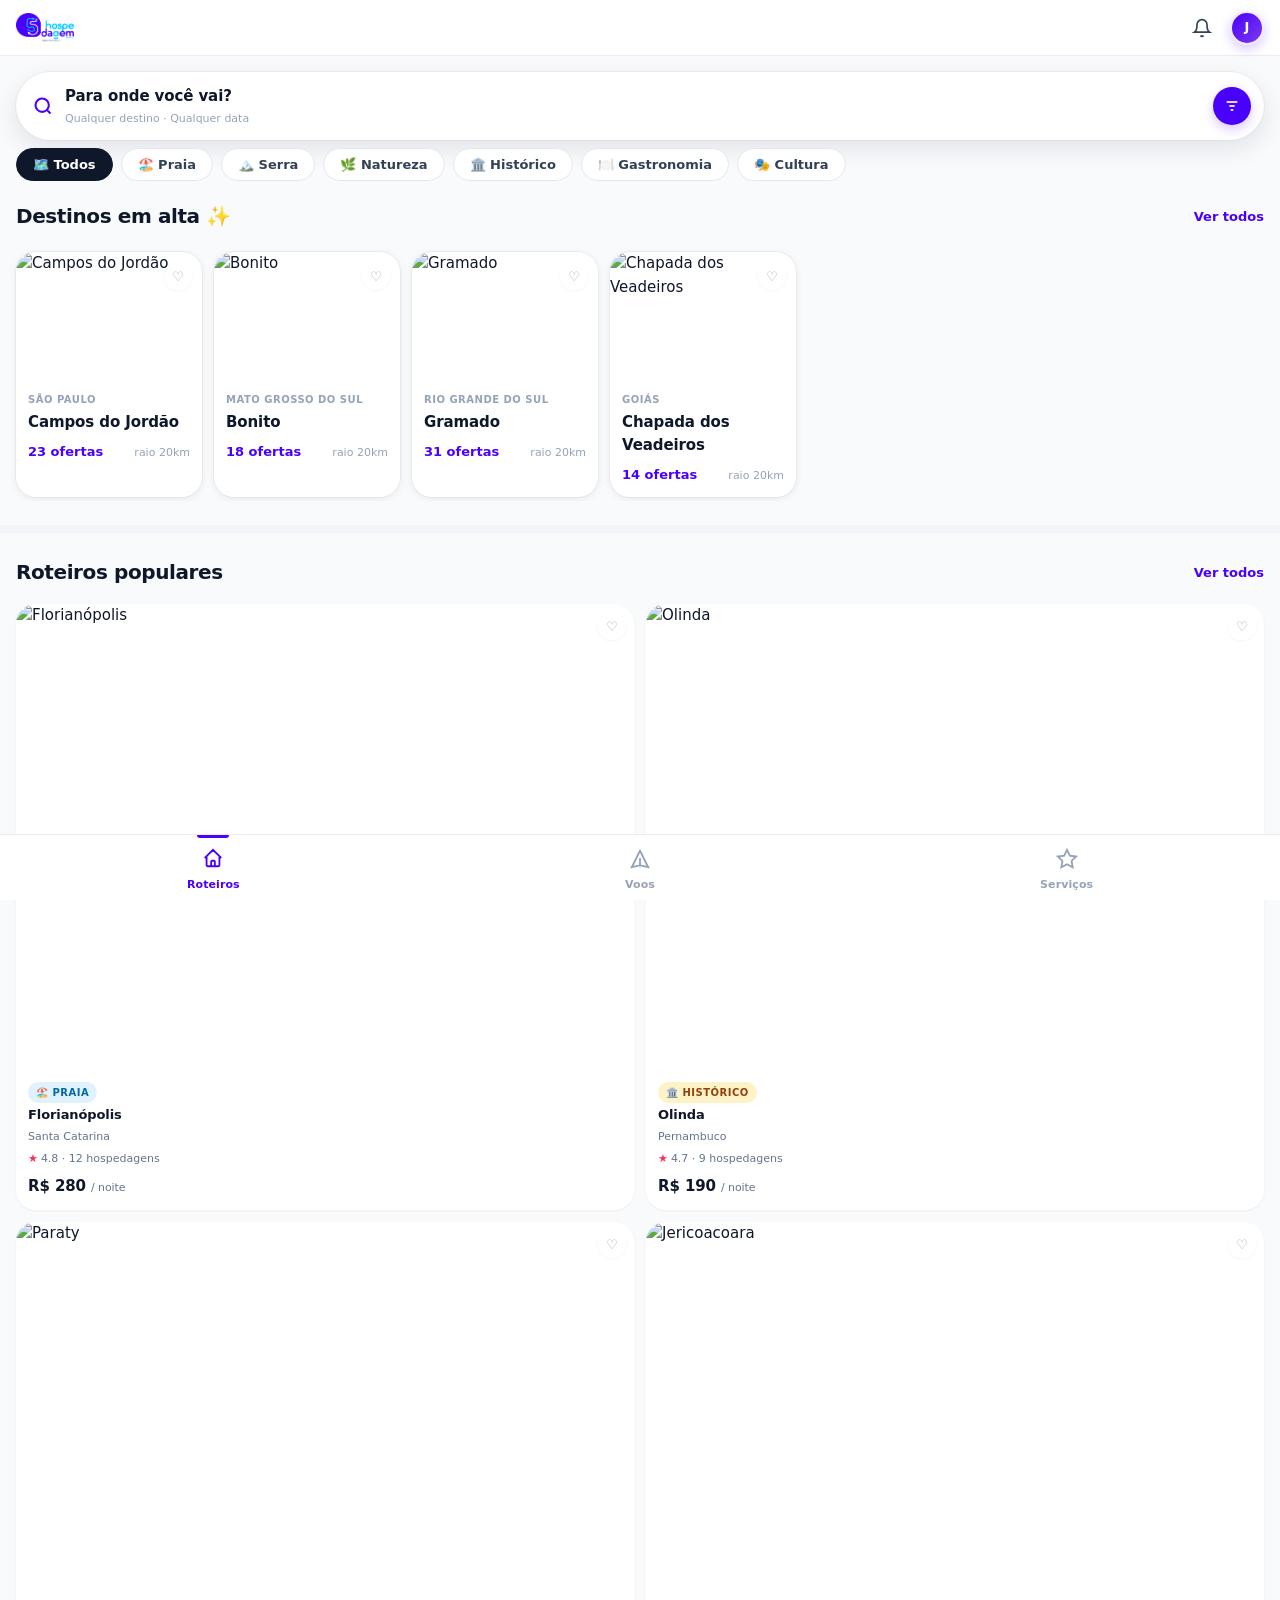
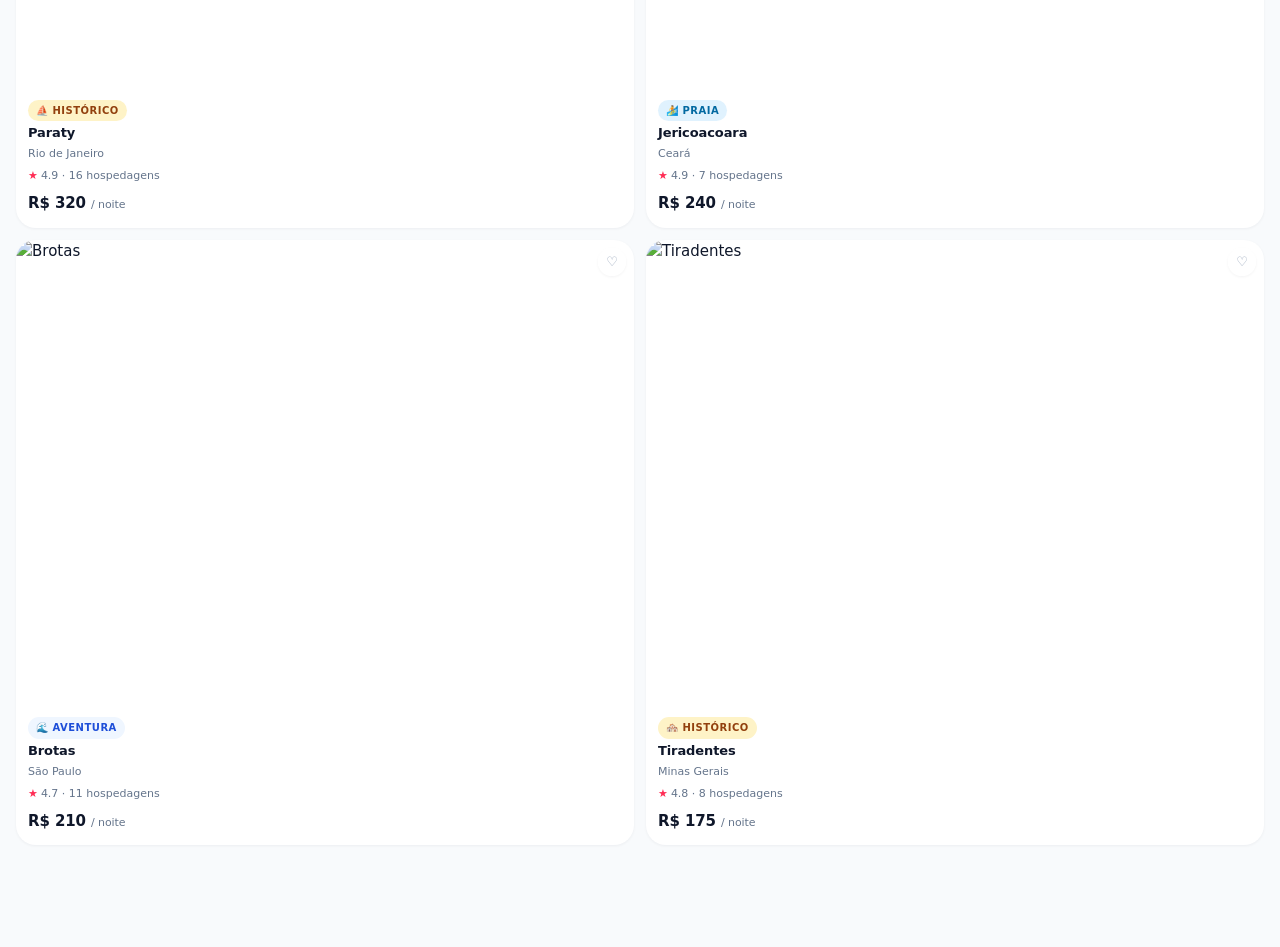
==== commit eda6e548: "Remove seção patrocinada da home Volta ao layout limpo: Destinos em alta + Roteiros populares, sem a" ====
--- a/index.html
+++ b/index.html
@@ -125,203 +125,6 @@
       </div>
       </a>
 
-    </div>
-  </section>
-
-  <div class="divider"></div>
-
-  <!-- Patrocinados -->
-  <section class="spon-section">
-    <div class="spon-section-hd">
-      <span class="spon-section-title">Patrocinados</span>
-      <span class="patrocinio-badge">Anúncio</span>
-    </div>
-
-    <!-- 🏨 Hospedagem -->
-    <div class="spon-cat-hd">
-      <span>🏨 Hospedagem</span>
-      <a href="roteiro-detalhe.html">5 opções →</a>
-    </div>
-    <div style="display:flex;flex-direction:column;gap:var(--sp-3);margin-bottom:var(--sp-5);">
-      <a href="roteiro-detalhe.html">
-      <div class="featured-card">
-        <img src="https://picsum.photos/seed/spon-h1/800/400" alt="Resort Toriba">
-        <div class="featured-content">
-          <span class="featured-cat">🏨 Resort · Luxo</span>
-          <div class="featured-title">Resort Toriba</div>
-          <div class="featured-meta">
-            <div style="color:rgba(255,255,255,.85);font-size:13px;display:flex;align-items:center;gap:4px;"><span style="color:#FF385C;">★</span> 4.9 · (312 avaliações)</div>
-            <div style="color:#fff;font-size:18px;font-weight:900;letter-spacing:-.3px;">R$950<span style="font-weight:400;font-size:12px;opacity:.8;"> /noite</span></div>
-          </div>
-        </div>
-      </div>
-      </a>
-      <a href="roteiro-detalhe.html">
-      <div class="featured-card">
-        <img src="https://picsum.photos/seed/spon-h2/800/400" alt="Villa di Montagna">
-        <div class="featured-content">
-          <span class="featured-cat">🏨 Pousada · ★★★★</span>
-          <div class="featured-title">Villa di Montagna</div>
-          <div class="featured-meta">
-            <div style="color:rgba(255,255,255,.85);font-size:13px;display:flex;align-items:center;gap:4px;"><span style="color:#FF385C;">★</span> 4.9 · (128 avaliações)</div>
-            <div style="color:#fff;font-size:18px;font-weight:900;letter-spacing:-.3px;">R$480<span style="font-weight:400;font-size:12px;opacity:.8;"> /noite</span></div>
-          </div>
-        </div>
-      </div>
-      </a>
-      <a href="roteiro-detalhe.html">
-      <div class="featured-card">
-        <img src="https://picsum.photos/seed/spon-h3/800/400" alt="Chalé Capivari">
-        <div class="featured-content">
-          <span class="featured-cat">🏡 Chalé · Boutique</span>
-          <div class="featured-title">Chalé Capivari Suite</div>
-          <div class="featured-meta">
-            <div style="color:rgba(255,255,255,.85);font-size:13px;display:flex;align-items:center;gap:4px;"><span style="color:#FF385C;">★</span> 4.8 · (94 avaliações)</div>
-            <div style="color:#fff;font-size:18px;font-weight:900;letter-spacing:-.3px;">R$320<span style="font-weight:400;font-size:12px;opacity:.8;"> /noite</span></div>
-          </div>
-        </div>
-      </div>
-      </a>
-      <a href="roteiro-detalhe.html">
-      <div class="featured-card">
-        <img src="https://picsum.photos/seed/spon-h4/800/400" alt="Pousada das Orquídeas">
-        <div class="featured-content">
-          <span class="featured-cat">🌸 Pousada · Familiar</span>
-          <div class="featured-title">Pousada das Orquídeas</div>
-          <div class="featured-meta">
-            <div style="color:rgba(255,255,255,.85);font-size:13px;display:flex;align-items:center;gap:4px;"><span style="color:#FF385C;">★</span> 4.7 · (61 avaliações)</div>
-            <div style="color:#fff;font-size:18px;font-weight:900;letter-spacing:-.3px;">R$210<span style="font-weight:400;font-size:12px;opacity:.8;"> /noite</span></div>
-          </div>
-        </div>
-      </div>
-      </a>
-      <a href="roteiro-detalhe.html">
-      <div class="featured-card">
-        <img src="https://picsum.photos/seed/spon-h5/800/400" alt="Hotel Maresias">
-        <div class="featured-content">
-          <span class="featured-cat">🏨 Hotel · Econômico</span>
-          <div class="featured-title">Hotel Maresias</div>
-          <div class="featured-meta">
-            <div style="color:rgba(255,255,255,.85);font-size:13px;display:flex;align-items:center;gap:4px;"><span style="color:#FF385C;">★</span> 4.5 · (43 avaliações)</div>
-            <div style="color:#fff;font-size:18px;font-weight:900;letter-spacing:-.3px;">R$150<span style="font-weight:400;font-size:12px;opacity:.8;"> /noite</span></div>
-          </div>
-        </div>
-      </div>
-      </a>
-    </div>
-
-    <!-- ✨ Serviços -->
-    <div class="spon-cat-hd">
-      <span>✨ Serviços</span>
-      <a href="servicos.html">5 opções →</a>
-    </div>
-    <div style="display:flex;flex-direction:column;gap:var(--sp-3);margin-bottom:var(--sp-5);">
-      <a href="servico-detalhe.html">
-      <div class="featured-card">
-        <img src="https://picsum.photos/seed/fondue-featured/800/400" alt="Fondue">
-        <div class="featured-content">
-          <span class="featured-cat">🍽️ Gastronomia</span>
-          <div class="featured-title">Jantar de Fondue Suíço Premium</div>
-          <div class="featured-meta">
-            <div style="color:rgba(255,255,255,.85);font-size:13px;display:flex;align-items:center;gap:4px;"><span style="color:#FF385C;">★</span> 4.9 · (87 avaliações)</div>
-            <div style="color:#fff;font-size:18px;font-weight:900;letter-spacing:-.3px;">R$180<span style="font-weight:400;font-size:12px;opacity:.8;"> /pessoa</span></div>
-          </div>
-        </div>
-      </div>
-      </a>
-      <a href="servico-detalhe.html">
-      <div class="featured-card">
-        <img src="https://picsum.photos/seed/trekking-srv/800/400" alt="Trekking">
-        <div class="featured-content">
-          <span class="featured-cat">🧗 Aventura</span>
-          <div class="featured-title">Trekking Pico do Itapeva</div>
-          <div class="featured-meta">
-            <div style="color:rgba(255,255,255,.85);font-size:13px;display:flex;align-items:center;gap:4px;"><span style="color:#FF385C;">★</span> 4.8 · (54 avaliações)</div>
-            <div style="color:#fff;font-size:18px;font-weight:900;letter-spacing:-.3px;">R$90<span style="font-weight:400;font-size:12px;opacity:.8;"> /pessoa</span></div>
-          </div>
-        </div>
-      </div>
-      </a>
-      <a href="servico-detalhe.html">
-      <div class="featured-card">
-        <img src="https://picsum.photos/seed/spa-srv/800/400" alt="Spa">
-        <div class="featured-content">
-          <span class="featured-cat">💆 Spa & Bem-estar</span>
-          <div class="featured-title">Day Spa Completo com Imersão</div>
-          <div class="featured-meta">
-            <div style="color:rgba(255,255,255,.85);font-size:13px;display:flex;align-items:center;gap:4px;"><span style="color:#FF385C;">★</span> 5.0 · (42 avaliações)</div>
-            <div style="color:#fff;font-size:18px;font-weight:900;letter-spacing:-.3px;">R$350<span style="font-weight:400;font-size:12px;opacity:.8;"> /pessoa</span></div>
-          </div>
-        </div>
-      </div>
-      </a>
-      <a href="servico-detalhe.html">
-      <div class="featured-card">
-        <img src="https://picsum.photos/seed/chocolate-srv/800/400" alt="Chocolateria">
-        <div class="featured-content">
-          <span class="featured-cat">🍫 Gastronomia</span>
-          <div class="featured-title">Tour Chocolateria Artesanal</div>
-          <div class="featured-meta">
-            <div style="color:rgba(255,255,255,.85);font-size:13px;display:flex;align-items:center;gap:4px;"><span style="color:#FF385C;">★</span> 4.7 · (130 avaliações)</div>
-            <div style="color:#fff;font-size:18px;font-weight:900;letter-spacing:-.3px;">R$65<span style="font-weight:400;font-size:12px;opacity:.8;"> /pessoa</span></div>
-          </div>
-        </div>
-      </div>
-      </a>
-      <a href="servico-detalhe.html">
-      <div class="featured-card">
-        <img src="https://picsum.photos/seed/telefer-srv/800/400" alt="Teleférico">
-        <div class="featured-content">
-          <span class="featured-cat">🚠 Aventura</span>
-          <div class="featured-title">Passeio de Teleférico</div>
-          <div class="featured-meta">
-            <div style="color:rgba(255,255,255,.85);font-size:13px;display:flex;align-items:center;gap:4px;"><span style="color:#FF385C;">★</span> 4.6 · (210 avaliações)</div>
-            <div style="color:#fff;font-size:18px;font-weight:900;letter-spacing:-.3px;">R$45<span style="font-weight:400;font-size:12px;opacity:.8;"> /pessoa</span></div>
-          </div>
-        </div>
-      </div>
-      </a>
-    </div>
-
-    <!-- ✈️ Passagens aéreas -->
-    <div class="spon-cat-hd">
-      <span>✈️ Passagens aéreas</span>
-      <a href="voos.html">Ver todas →</a>
-    </div>
-    <div style="display:flex;flex-direction:column;gap:var(--sp-2);padding:0 var(--page-px);padding-bottom:var(--sp-6);">
-      <a href="voos-resultados.html" style="display:contents">
-      <div class="spon-voo">
-        <div class="spon-voo-logo" style="background:var(--p-08);color:var(--p);">AZ</div>
-        <div class="spon-voo-info">
-          <div class="spon-voo-airline">Azul Linhas Aéreas</div>
-          <div class="spon-voo-route">PTO → SJK · Direto</div>
-          <div class="spon-voo-detail">1h 45min · 15 jun</div>
-        </div>
-        <div class="spon-voo-price">R$487<span class="spon-voo-per">por pessoa</span></div>
-      </div>
-      </a>
-      <a href="voos-resultados.html" style="display:contents">
-      <div class="spon-voo">
-        <div class="spon-voo-logo" style="background:#fff0f0;color:#c00;">LA</div>
-        <div class="spon-voo-info">
-          <div class="spon-voo-airline">LATAM Airlines</div>
-          <div class="spon-voo-route">PTO → CGH · 1 escala</div>
-          <div class="spon-voo-detail">2h 20min · 15 jun</div>
-        </div>
-        <div class="spon-voo-price">R$612<span class="spon-voo-per">por pessoa</span></div>
-      </div>
-      </a>
-      <a href="voos-resultados.html" style="display:contents">
-      <div class="spon-voo">
-        <div class="spon-voo-logo" style="background:#f0fdf4;color:#15803d;">G3</div>
-        <div class="spon-voo-info">
-          <div class="spon-voo-airline">GOL Linhas Aéreas</div>
-          <div class="spon-voo-route">PTO → SJK · Direto</div>
-          <div class="spon-voo-detail">1h 55min · 16 jun</div>
-        </div>
-        <div class="spon-voo-price">R$548<span class="spon-voo-per">por pessoa</span></div>
-      </div>
-      </a>
     </div>
   </section>
 
